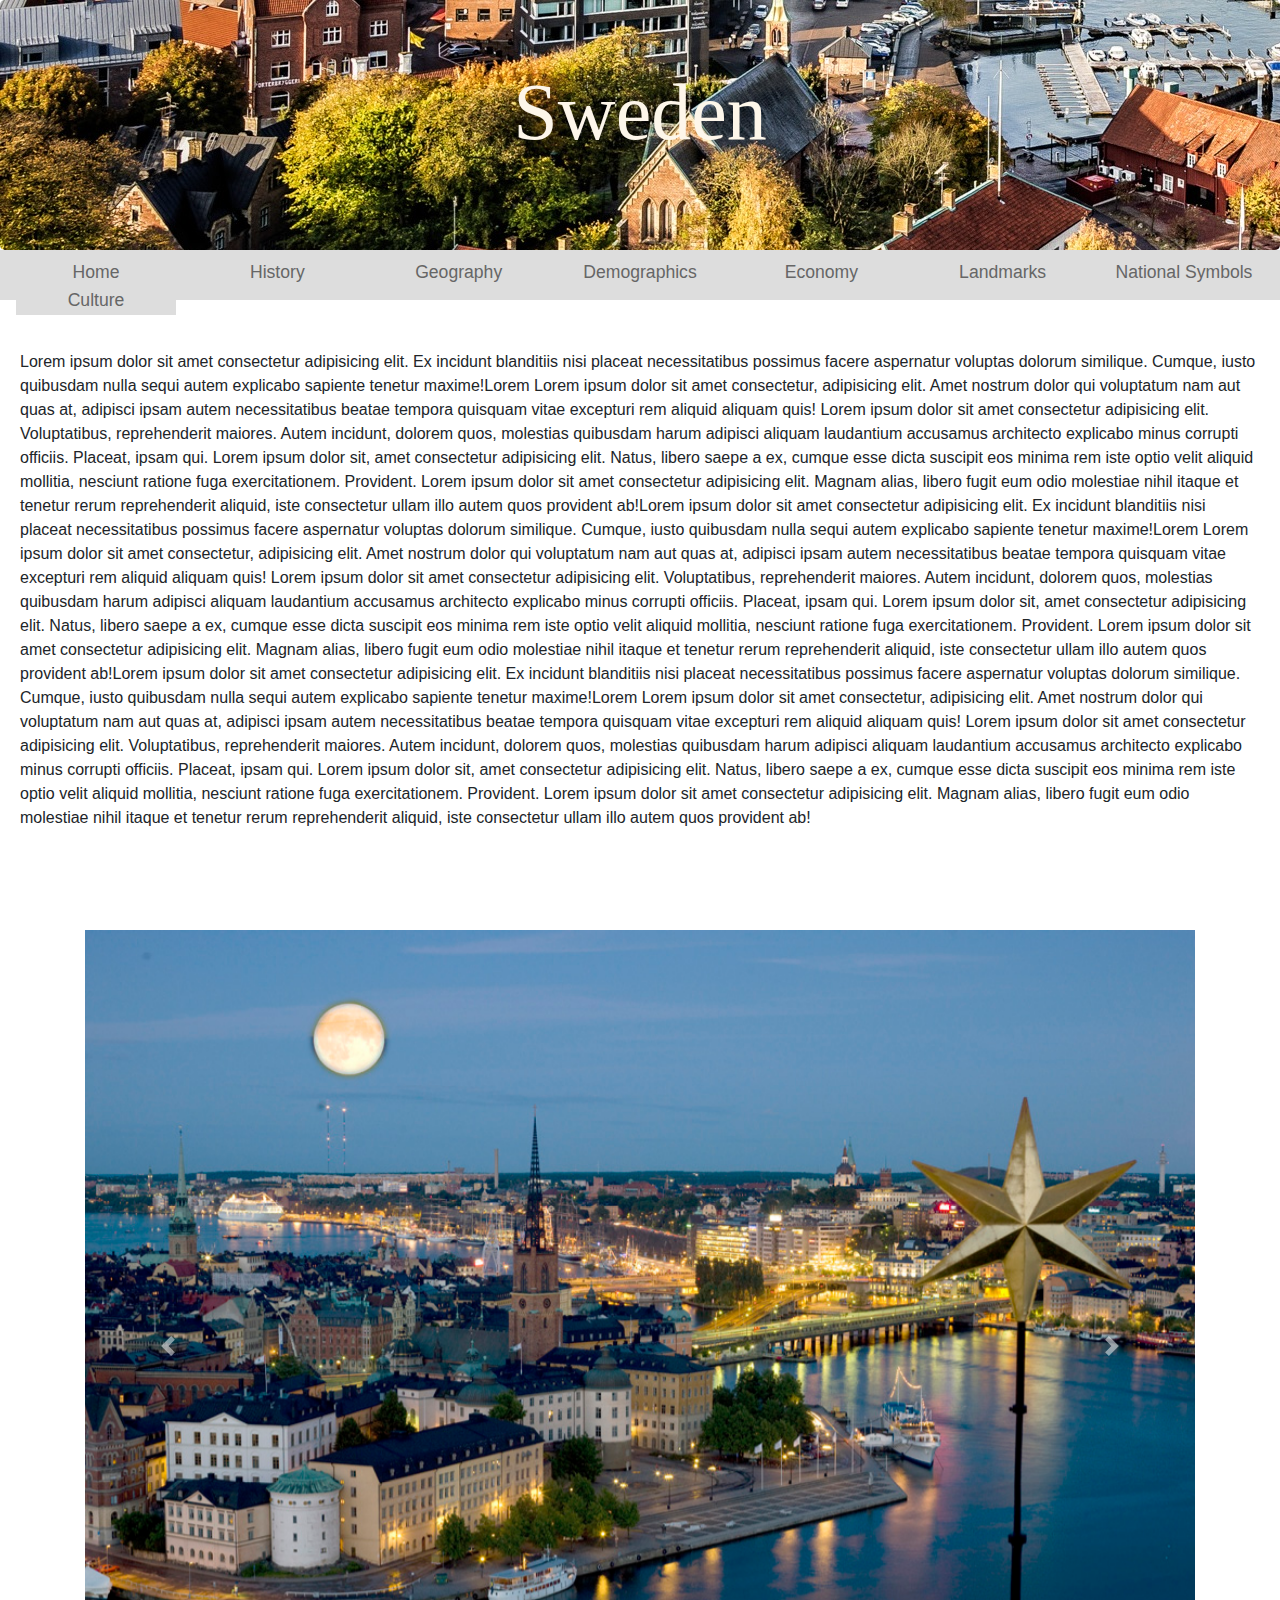
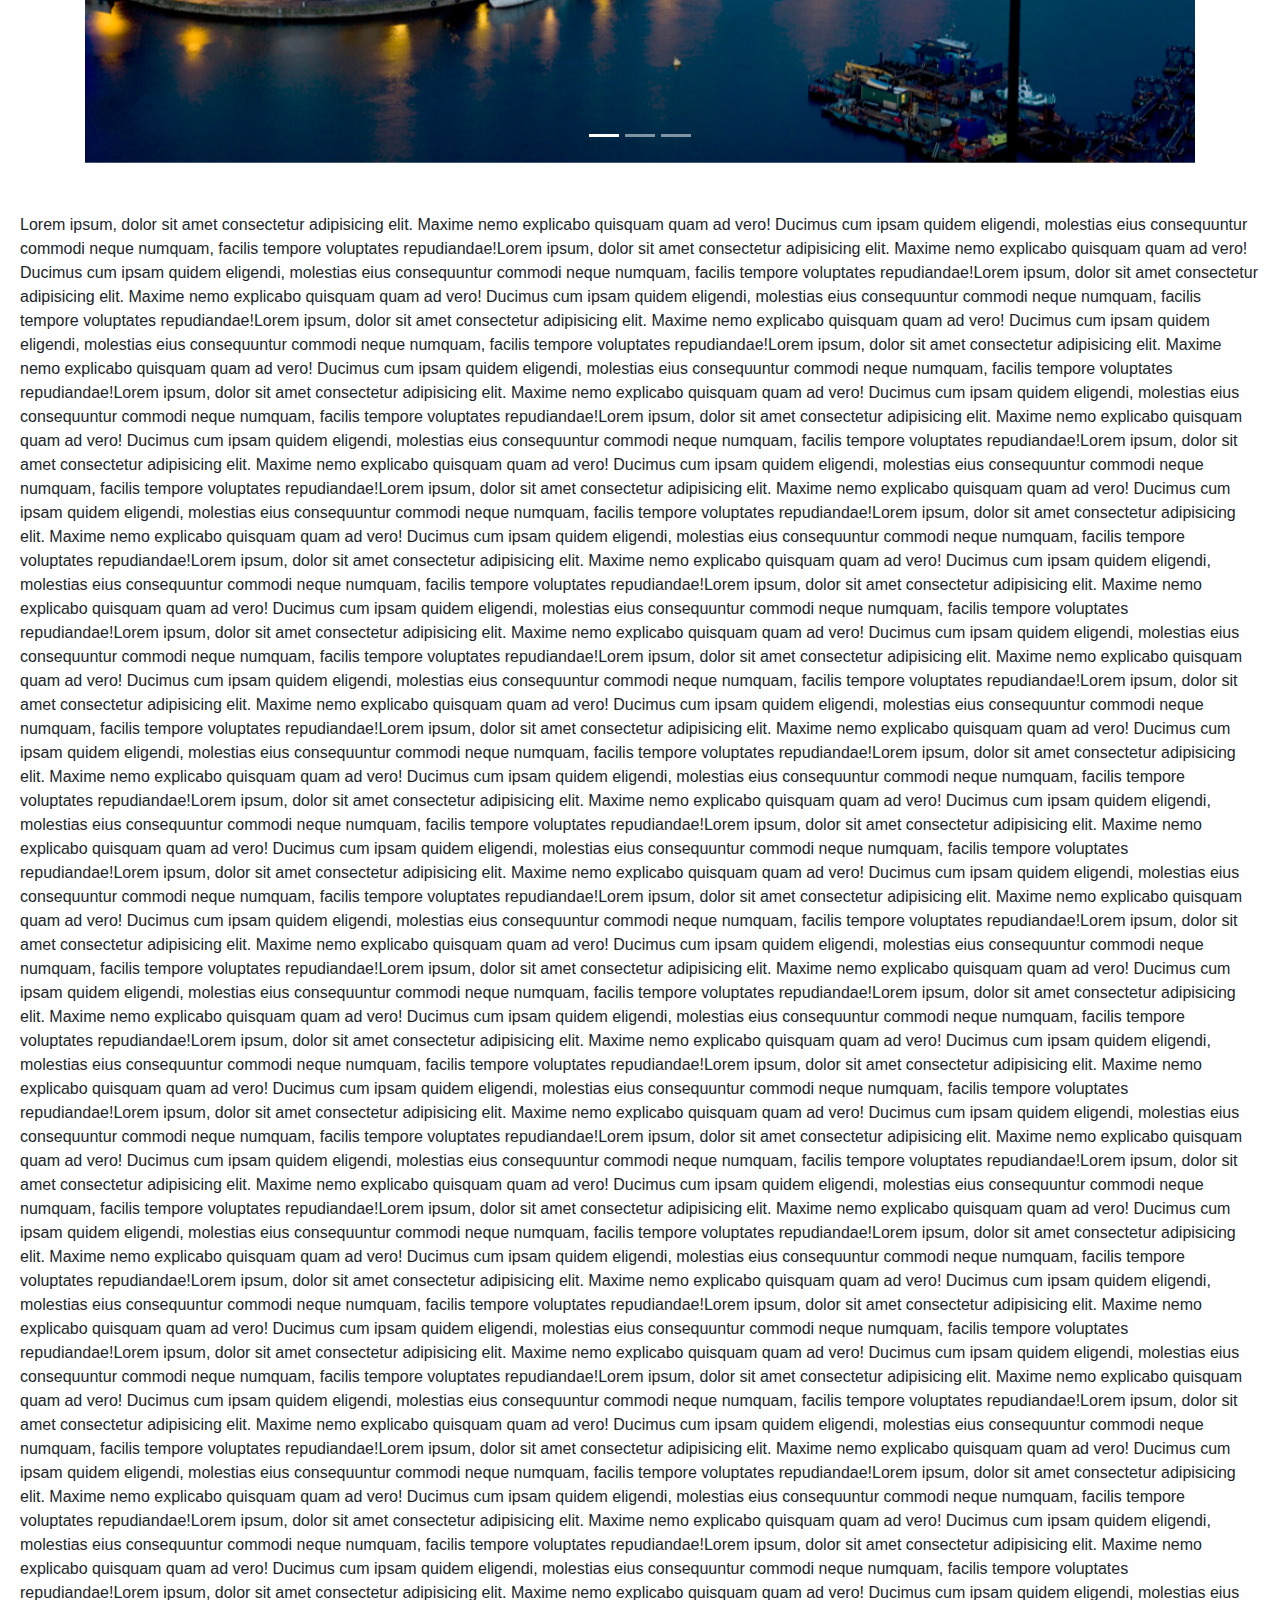
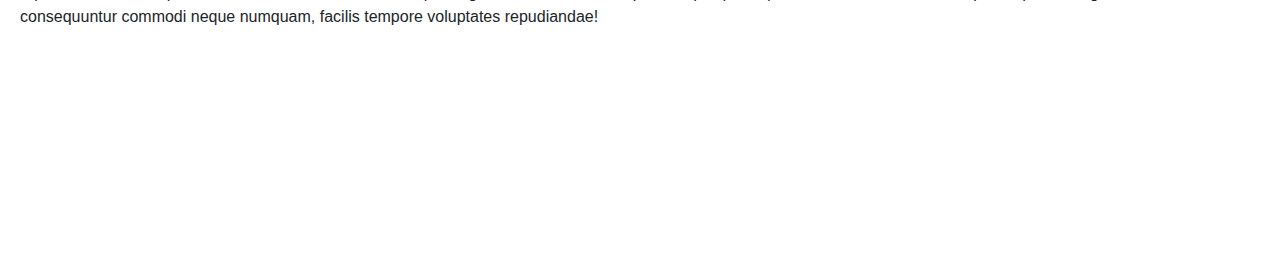
==== FinalProj/index.html @ 7529d602 "Add files via upload" ====
<!DOCTYPE html>
<html>

<head>
    <meta charset="utf-8">
    <title>Sweden - Moore & McCaughan</title>
    <meta name="viewport" content="width=device-width, initial-scale=1">
    <link rel="stylesheet" href="https://maxcdn.bootstrapcdn.com/bootstrap/4.2.1/css/bootstrap.min.css">
    <script src="https://ajax.googleapis.com/ajax/libs/jquery/3.3.1/jquery.min.js"></script>
    <script src="https://cdnjs.cloudflare.com/ajax/libs/popper.js/1.14.6/umd/popper.min.js"></script>
    <script src="https://maxcdn.bootstrapcdn.com/bootstrap/4.2.1/js/bootstrap.min.js"></script>
    <link rel="stylesheet" href="style.css">
</head>

<body>
    <!-- Header -->
    <div class="jumbotron text-center header">
        <h1>Sweden</h1>
    </div>
    <!-- Navbar -->
    <div class="navbar">
        <div class="dropdown">
            <a href="index.html">
                <button class="dropbtn">Home</button></a>
        </div>
        <div class="dropdown">
            <a href="history.html"><button class="dropbtn">History</button></a>
            <div class="dropdownItems">
                <a href="#">History1</a>
                <a href="#">History2</a>
                <a href="#">History3</a>
                <a href="#">History4</a>
            </div>
        </div>
        <div class="dropdown">
            <a href="geography.html"><button class="dropbtn">Geography</button></a>
            <div class="dropdownItems">
                <a href="#">Geography1</a>
                <a href="#">Geography2</a>
                <a href="#">Geography3</a>
                <a href="#">Geography4</a>
            </div>
        </div>
        <div class="dropdown">
            <a href="demographics.html"><button class="dropbtn">Demographics</button></a>
            <div class="dropdownItems">
                <a href="#">Demographics1</a>
                <a href="#">Demographics2</a>
                <a href="#">Demographics3</a>
                <a href="#">Demographics4</a>
            </div>
        </div>
        <div class="dropdown">
            <a href="economy.html"><button class="dropbtn">Economy</button></a>
            <div class="dropdownItems">
                <a href="#">Economy1</a>
                <a href="#">Economy2</a>
                <a href="#">Economy3</a>
                <a href="#">Economy4</a>
            </div>
        </div>
        <div class="dropdown">
            <a href="landmarks.html"><button class="dropbtn">Landmarks</button></a>
            <div class="dropdownItems">
                <a href="#">Landmarks1</a>
                <a href="#">Landmarks2</a>
                <a href="#">Landmarks3</a>
                <a href="#">Landmarks4</a>
            </div>
        </div>
        <div class="dropdown">
            <a href="natsymbols.html"><button class="dropbtn">National Symbols</button></a>
            <div class="dropdownItems">
                <a href="#">National Symbols1</a>
                <a href="#">National Symbols2</a>
                <a href="#">National Symbols3</a>
                <a href="#">National Symbols4</a>
            </div>
        </div>
        <div class="dropdown">
            <a href="culture.html"><button class="dropbtn">Culture</button></a>
            <div class="dropdownItems">
                <a href="#">Culture1</a>
                <a href="#">Culture2</a>
                <a href="#">Culture3</a>
                <a href="#">Culture4</a>
            </div>
        </div>
    </div>

<p>Lorem ipsum dolor sit amet consectetur adipisicing elit. Ex incidunt blanditiis nisi placeat necessitatibus possimus facere aspernatur voluptas dolorum similique. Cumque, iusto quibusdam nulla sequi autem explicabo sapiente tenetur maxime!Lorem Lorem ipsum dolor sit amet consectetur, adipisicing elit. Amet nostrum dolor qui voluptatum nam aut quas at, adipisci ipsam autem necessitatibus beatae tempora quisquam vitae excepturi rem aliquid aliquam quis! Lorem ipsum dolor sit amet consectetur adipisicing elit. Voluptatibus, reprehenderit maiores. Autem incidunt, dolorem quos, molestias quibusdam harum adipisci aliquam laudantium accusamus architecto explicabo minus corrupti officiis. Placeat, ipsam qui. Lorem ipsum dolor sit, amet consectetur adipisicing elit. Natus, libero saepe a ex, cumque esse dicta suscipit eos minima rem iste optio velit aliquid mollitia, nesciunt ratione fuga exercitationem. Provident. Lorem ipsum dolor sit amet consectetur adipisicing elit. Magnam alias, libero fugit eum odio molestiae nihil itaque et tenetur rerum reprehenderit aliquid, iste consectetur ullam illo autem quos provident ab!Lorem ipsum dolor sit amet consectetur adipisicing elit. Ex incidunt blanditiis nisi placeat necessitatibus possimus facere aspernatur voluptas dolorum similique. Cumque, iusto quibusdam nulla sequi autem explicabo sapiente tenetur maxime!Lorem Lorem ipsum dolor sit amet consectetur, adipisicing elit. Amet nostrum dolor qui voluptatum nam aut quas at, adipisci ipsam autem necessitatibus beatae tempora quisquam vitae excepturi rem aliquid aliquam quis! Lorem ipsum dolor sit amet consectetur adipisicing elit. Voluptatibus, reprehenderit maiores. Autem incidunt, dolorem quos, molestias quibusdam harum adipisci aliquam laudantium accusamus architecto explicabo minus corrupti officiis. Placeat, ipsam qui. Lorem ipsum dolor sit, amet consectetur adipisicing elit. Natus, libero saepe a ex, cumque esse dicta suscipit eos minima rem iste optio velit aliquid mollitia, nesciunt ratione fuga exercitationem. Provident. Lorem ipsum dolor sit amet consectetur adipisicing elit. Magnam alias, libero fugit eum odio molestiae nihil itaque et tenetur rerum reprehenderit aliquid, iste consectetur ullam illo autem quos provident ab!Lorem ipsum dolor sit amet consectetur adipisicing elit. Ex incidunt blanditiis nisi placeat necessitatibus possimus facere aspernatur voluptas dolorum similique. Cumque, iusto quibusdam nulla sequi autem explicabo sapiente tenetur maxime!Lorem Lorem ipsum dolor sit amet consectetur, adipisicing elit. Amet nostrum dolor qui voluptatum nam aut quas at, adipisci ipsam autem necessitatibus beatae tempora quisquam vitae excepturi rem aliquid aliquam quis! Lorem ipsum dolor sit amet consectetur adipisicing elit. Voluptatibus, reprehenderit maiores. Autem incidunt, dolorem quos, molestias quibusdam harum adipisci aliquam laudantium accusamus architecto explicabo minus corrupti officiis. Placeat, ipsam qui. Lorem ipsum dolor sit, amet consectetur adipisicing elit. Natus, libero saepe a ex, cumque esse dicta suscipit eos minima rem iste optio velit aliquid mollitia, nesciunt ratione fuga exercitationem. Provident. Lorem ipsum dolor sit amet consectetur adipisicing elit. Magnam alias, libero fugit eum odio molestiae nihil itaque et tenetur rerum reprehenderit aliquid, iste consectetur ullam illo autem quos provident ab!</p>

    <div class="container mt-3">

        <div id="myCarousel" class="carousel slide" data-ride="carousel">

            <!-- Indicators -->
            <ul class="carousel-indicators">
                <li data-target="#myCarousel" data-slide-to="0" class="active"></li>
                <li data-target="#myCarousel" data-slide-to="1"></li>
                <li data-target="#myCarousel" data-slide-to="2"></li>
            </ul>

            <!-- The slideshow -->
            <div class="carousel-inner">
                <div class="carousel-item active">
                    <img src="Images/Sweden1.jpg" alt="Los Angeles" width="1100" height="500">
                </div>
                <div class="carousel-item">
                    <img src="Images/Sweden2.jpg" alt="Chicago" width="1100" height="500">
                </div>
                <div class="carousel-item">
                    <img src="Images/stockholm-night-view-Sweden.jpg" alt="New York" width="1100" height="500">
                </div>
            </div>

            <!-- Left and right controls -->
            <a class="carousel-control-prev" href="#myCarousel" data-slide="prev">
                <span class="carousel-control-prev-icon"></span>
            </a>
            <a class="carousel-control-next" href="#myCarousel" data-slide="next">
                <span class="carousel-control-next-icon"></span>
            </a>
        </div>

    </div>
    <p>Lorem ipsum, dolor sit amet consectetur adipisicing elit. Maxime nemo explicabo quisquam quam ad
        vero! Ducimus
        cum ipsam quidem eligendi, molestias eius consequuntur commodi neque numquam, facilis tempore
        voluptates
        repudiandae!Lorem ipsum, dolor sit amet consectetur adipisicing elit. Maxime nemo explicabo
        quisquam quam ad
        vero! Ducimus cum ipsam quidem eligendi, molestias eius consequuntur commodi neque numquam,
        facilis tempore
        voluptates repudiandae!Lorem ipsum, dolor sit amet consectetur adipisicing elit. Maxime nemo
        explicabo quisquam
        quam ad vero! Ducimus cum ipsam quidem eligendi, molestias eius consequuntur commodi neque
        numquam, facilis
        tempore voluptates repudiandae!Lorem ipsum, dolor sit amet consectetur adipisicing elit. Maxime
        nemo explicabo
        quisquam quam ad vero! Ducimus cum ipsam quidem eligendi, molestias eius consequuntur commodi
        neque numquam,
        facilis tempore voluptates repudiandae!Lorem ipsum, dolor sit amet consectetur adipisicing
        elit. Maxime nemo
        explicabo quisquam quam ad vero! Ducimus cum ipsam quidem eligendi, molestias eius consequuntur
        commodi neque
        numquam, facilis tempore voluptates repudiandae!Lorem ipsum, dolor sit amet consectetur
        adipisicing elit.
        Maxime nemo explicabo quisquam quam ad vero! Ducimus cum ipsam quidem eligendi, molestias eius
        consequuntur
        commodi neque numquam, facilis tempore voluptates repudiandae!Lorem ipsum, dolor sit amet
        consectetur
        adipisicing elit. Maxime nemo explicabo quisquam quam ad vero! Ducimus cum ipsam quidem
        eligendi, molestias
        eius consequuntur commodi neque numquam, facilis tempore voluptates repudiandae!Lorem ipsum,
        dolor sit amet
        consectetur adipisicing elit. Maxime nemo explicabo quisquam quam ad vero! Ducimus cum ipsam
        quidem eligendi,
        molestias eius consequuntur commodi neque numquam, facilis tempore voluptates repudiandae!Lorem
        ipsum, dolor
        sit amet consectetur adipisicing elit. Maxime nemo explicabo quisquam quam ad vero! Ducimus cum
        ipsam quidem
        eligendi, molestias eius consequuntur commodi neque numquam, facilis tempore voluptates
        repudiandae!Lorem
        ipsum, dolor sit amet consectetur adipisicing elit. Maxime nemo explicabo quisquam quam ad
        vero! Ducimus cum
        ipsam quidem eligendi, molestias eius consequuntur commodi neque numquam, facilis tempore
        voluptates
        repudiandae!Lorem ipsum, dolor sit amet consectetur adipisicing elit. Maxime nemo explicabo
        quisquam quam ad
        vero! Ducimus cum ipsam quidem eligendi, molestias eius consequuntur commodi neque numquam,
        facilis tempore
        voluptates repudiandae!Lorem ipsum, dolor sit amet consectetur adipisicing elit. Maxime nemo
        explicabo quisquam
        quam ad vero! Ducimus cum ipsam quidem eligendi, molestias eius consequuntur commodi neque
        numquam, facilis
        tempore voluptates repudiandae!Lorem ipsum, dolor sit amet consectetur adipisicing elit. Maxime
        nemo explicabo
        quisquam quam ad vero! Ducimus cum ipsam quidem eligendi, molestias eius consequuntur commodi
        neque numquam,
        facilis tempore voluptates repudiandae!Lorem ipsum, dolor sit amet consectetur adipisicing
        elit. Maxime nemo
        explicabo quisquam quam ad vero! Ducimus cum ipsam quidem eligendi, molestias eius consequuntur
        commodi neque
        numquam, facilis tempore voluptates repudiandae!Lorem ipsum, dolor sit amet consectetur
        adipisicing elit.
        Maxime nemo explicabo quisquam quam ad vero! Ducimus cum ipsam quidem eligendi, molestias eius
        consequuntur
        commodi neque numquam, facilis tempore voluptates repudiandae!Lorem ipsum, dolor sit amet
        consectetur
        adipisicing elit. Maxime nemo explicabo quisquam quam ad vero! Ducimus cum ipsam quidem
        eligendi, molestias
        eius consequuntur commodi neque numquam, facilis tempore voluptates repudiandae!Lorem ipsum,
        dolor sit amet
        consectetur adipisicing elit. Maxime nemo explicabo quisquam quam ad vero! Ducimus cum ipsam
        quidem eligendi,
        molestias eius consequuntur commodi neque numquam, facilis tempore voluptates repudiandae!Lorem
        ipsum, dolor
        sit amet consectetur adipisicing elit. Maxime nemo explicabo quisquam quam ad vero! Ducimus cum
        ipsam quidem
        eligendi, molestias eius consequuntur commodi neque numquam, facilis tempore voluptates
        repudiandae!Lorem
        ipsum, dolor sit amet consectetur adipisicing elit. Maxime nemo explicabo quisquam quam ad
        vero! Ducimus cum
        ipsam quidem eligendi, molestias eius consequuntur commodi neque numquam, facilis tempore
        voluptates
        repudiandae!Lorem ipsum, dolor sit amet consectetur adipisicing elit. Maxime nemo explicabo
        quisquam quam ad
        vero! Ducimus cum ipsam quidem eligendi, molestias eius consequuntur commodi neque numquam,
        facilis tempore
        voluptates repudiandae!Lorem ipsum, dolor sit amet consectetur adipisicing elit. Maxime nemo
        explicabo quisquam
        quam ad vero! Ducimus cum ipsam quidem eligendi, molestias eius consequuntur commodi neque
        numquam, facilis
        tempore voluptates repudiandae!Lorem ipsum, dolor sit amet consectetur adipisicing elit. Maxime
        nemo explicabo
        quisquam quam ad vero! Ducimus cum ipsam quidem eligendi, molestias eius consequuntur commodi
        neque numquam,
        facilis tempore voluptates repudiandae!Lorem ipsum, dolor sit amet consectetur adipisicing
        elit. Maxime nemo
        explicabo quisquam quam ad vero! Ducimus cum ipsam quidem eligendi, molestias eius consequuntur
        commodi neque
        numquam, facilis tempore voluptates repudiandae!Lorem ipsum, dolor sit amet consectetur
        adipisicing elit.
        Maxime nemo explicabo quisquam quam ad vero! Ducimus cum ipsam quidem eligendi, molestias eius
        consequuntur
        commodi neque numquam, facilis tempore voluptates repudiandae!Lorem ipsum, dolor sit amet
        consectetur
        adipisicing elit. Maxime nemo explicabo quisquam quam ad vero! Ducimus cum ipsam quidem
        eligendi, molestias
        eius consequuntur commodi neque numquam, facilis tempore voluptates repudiandae!Lorem ipsum,
        dolor sit amet
        consectetur adipisicing elit. Maxime nemo explicabo quisquam quam ad vero! Ducimus cum ipsam
        quidem eligendi,
        molestias eius consequuntur commodi neque numquam, facilis tempore voluptates repudiandae!Lorem
        ipsum, dolor
        sit amet consectetur adipisicing elit. Maxime nemo explicabo quisquam quam ad vero! Ducimus cum
        ipsam quidem
        eligendi, molestias eius consequuntur commodi neque numquam, facilis tempore voluptates
        repudiandae!Lorem
        ipsum, dolor sit amet consectetur adipisicing elit. Maxime nemo explicabo quisquam quam ad
        vero! Ducimus cum
        ipsam quidem eligendi, molestias eius consequuntur commodi neque numquam, facilis tempore
        voluptates
        repudiandae!Lorem ipsum, dolor sit amet consectetur adipisicing elit. Maxime nemo explicabo
        quisquam quam ad
        vero! Ducimus cum ipsam quidem eligendi, molestias eius consequuntur commodi neque numquam,
        facilis tempore
        voluptates repudiandae!Lorem ipsum, dolor sit amet consectetur adipisicing elit. Maxime nemo
        explicabo quisquam
        quam ad vero! Ducimus cum ipsam quidem eligendi, molestias eius consequuntur commodi neque
        numquam, facilis
        tempore voluptates repudiandae!Lorem ipsum, dolor sit amet consectetur adipisicing elit. Maxime
        nemo explicabo
        quisquam quam ad vero! Ducimus cum ipsam quidem eligendi, molestias eius consequuntur commodi
        neque numquam,
        facilis tempore voluptates repudiandae!Lorem ipsum, dolor sit amet consectetur adipisicing
        elit. Maxime nemo
        explicabo quisquam quam ad vero! Ducimus cum ipsam quidem eligendi, molestias eius consequuntur
        commodi neque
        numquam, facilis tempore voluptates repudiandae!Lorem ipsum, dolor sit amet consectetur
        adipisicing elit.
        Maxime nemo explicabo quisquam quam ad vero! Ducimus cum ipsam quidem eligendi, molestias eius
        consequuntur
        commodi neque numquam, facilis tempore voluptates repudiandae!Lorem ipsum, dolor sit amet
        consectetur
        adipisicing elit. Maxime nemo explicabo quisquam quam ad vero! Ducimus cum ipsam quidem
        eligendi, molestias
        eius consequuntur commodi neque numquam, facilis tempore voluptates repudiandae!Lorem ipsum,
        dolor sit amet
        consectetur adipisicing elit. Maxime nemo explicabo quisquam quam ad vero! Ducimus cum ipsam
        quidem eligendi,
        molestias eius consequuntur commodi neque numquam, facilis tempore voluptates repudiandae!Lorem
        ipsum, dolor
        sit amet consectetur adipisicing elit. Maxime nemo explicabo quisquam quam ad vero! Ducimus cum
        ipsam quidem
        eligendi, molestias eius consequuntur commodi neque numquam, facilis tempore voluptates
        repudiandae!Lorem
        ipsum, dolor sit amet consectetur adipisicing elit. Maxime nemo explicabo quisquam quam ad
        vero! Ducimus cum
        ipsam quidem eligendi, molestias eius consequuntur commodi neque numquam, facilis tempore
        voluptates
        repudiandae!Lorem ipsum, dolor sit amet consectetur adipisicing elit. Maxime nemo explicabo
        quisquam quam ad
        vero! Ducimus cum ipsam quidem eligendi, molestias eius consequuntur commodi neque numquam,
        facilis tempore
        voluptates repudiandae!Lorem ipsum, dolor sit amet consectetur adipisicing elit. Maxime nemo
        explicabo quisquam
        quam ad vero! Ducimus cum ipsam quidem eligendi, molestias eius consequuntur commodi neque
        numquam, facilis
        tempore voluptates repudiandae!Lorem ipsum, dolor sit amet consectetur adipisicing elit. Maxime
        nemo explicabo
        quisquam quam ad vero! Ducimus cum ipsam quidem eligendi, molestias eius consequuntur commodi
        neque numquam,
        facilis tempore voluptates repudiandae!Lorem ipsum, dolor sit amet consectetur adipisicing
        elit. Maxime nemo
        explicabo quisquam quam ad vero! Ducimus cum ipsam quidem eligendi, molestias eius consequuntur
        commodi neque
        numquam, facilis tempore voluptates repudiandae!</p>
</body>

</html>
---- FinalProj/style.css ----
/* Global */
body,
html {
    margin: 0;
    padding-bottom: 100px;
}

/* Header */
.header {
    width: 100%;
    height: 250px;
    background-image: url("Images/Sweden-headercrop2.jpg");
}

.jumbotron {
    margin: 0;
}

h1 {
    margin: 0;
    color: #fdf6ea;
    font-size: 5em;
    font-family: Cambria, Cochin, Georgia, Times, 'Times New Roman', serif;
}

/* Navbar */
.dropbtn {
    background-color: #ddd;
    color: #666;
    font-size: 1.1em;
    border: none;
    cursor: pointer;
    width: 160px;
}

.dropdown {
    position: relative;
    float: left;
}

.dropdownItems {
    display: none;
    position: absolute;
    background-color: #ddd;
    min-width: 160px;
    padding-top: 12px;
}

.dropdownItems a {
    color: #666;
    padding: 12px 16px;
    text-decoration: none;
    display: block;
}

.dropdownItems a:hover {
    background-color: #57bbfd;
    color: #e7e7e7;
}

.dropdown:hover .dropdownItems {
    display: block;
}

.dropdown:hover .dropbtn {
    background-color: #ddd;
}

.navbar {
    background-color: #ddd;
    width: 100%;
    height: 50px;
    position: sticky;
    top: 0;
    margin-top: 0px;
}

/* Carousel */
.carousel-inner img {
    width: 100%;
    height: auto;
}

.carousel {
    margin-top: 100px;
}

/* Content */
p {
    margin: 50px 20px 50px 20px;
}
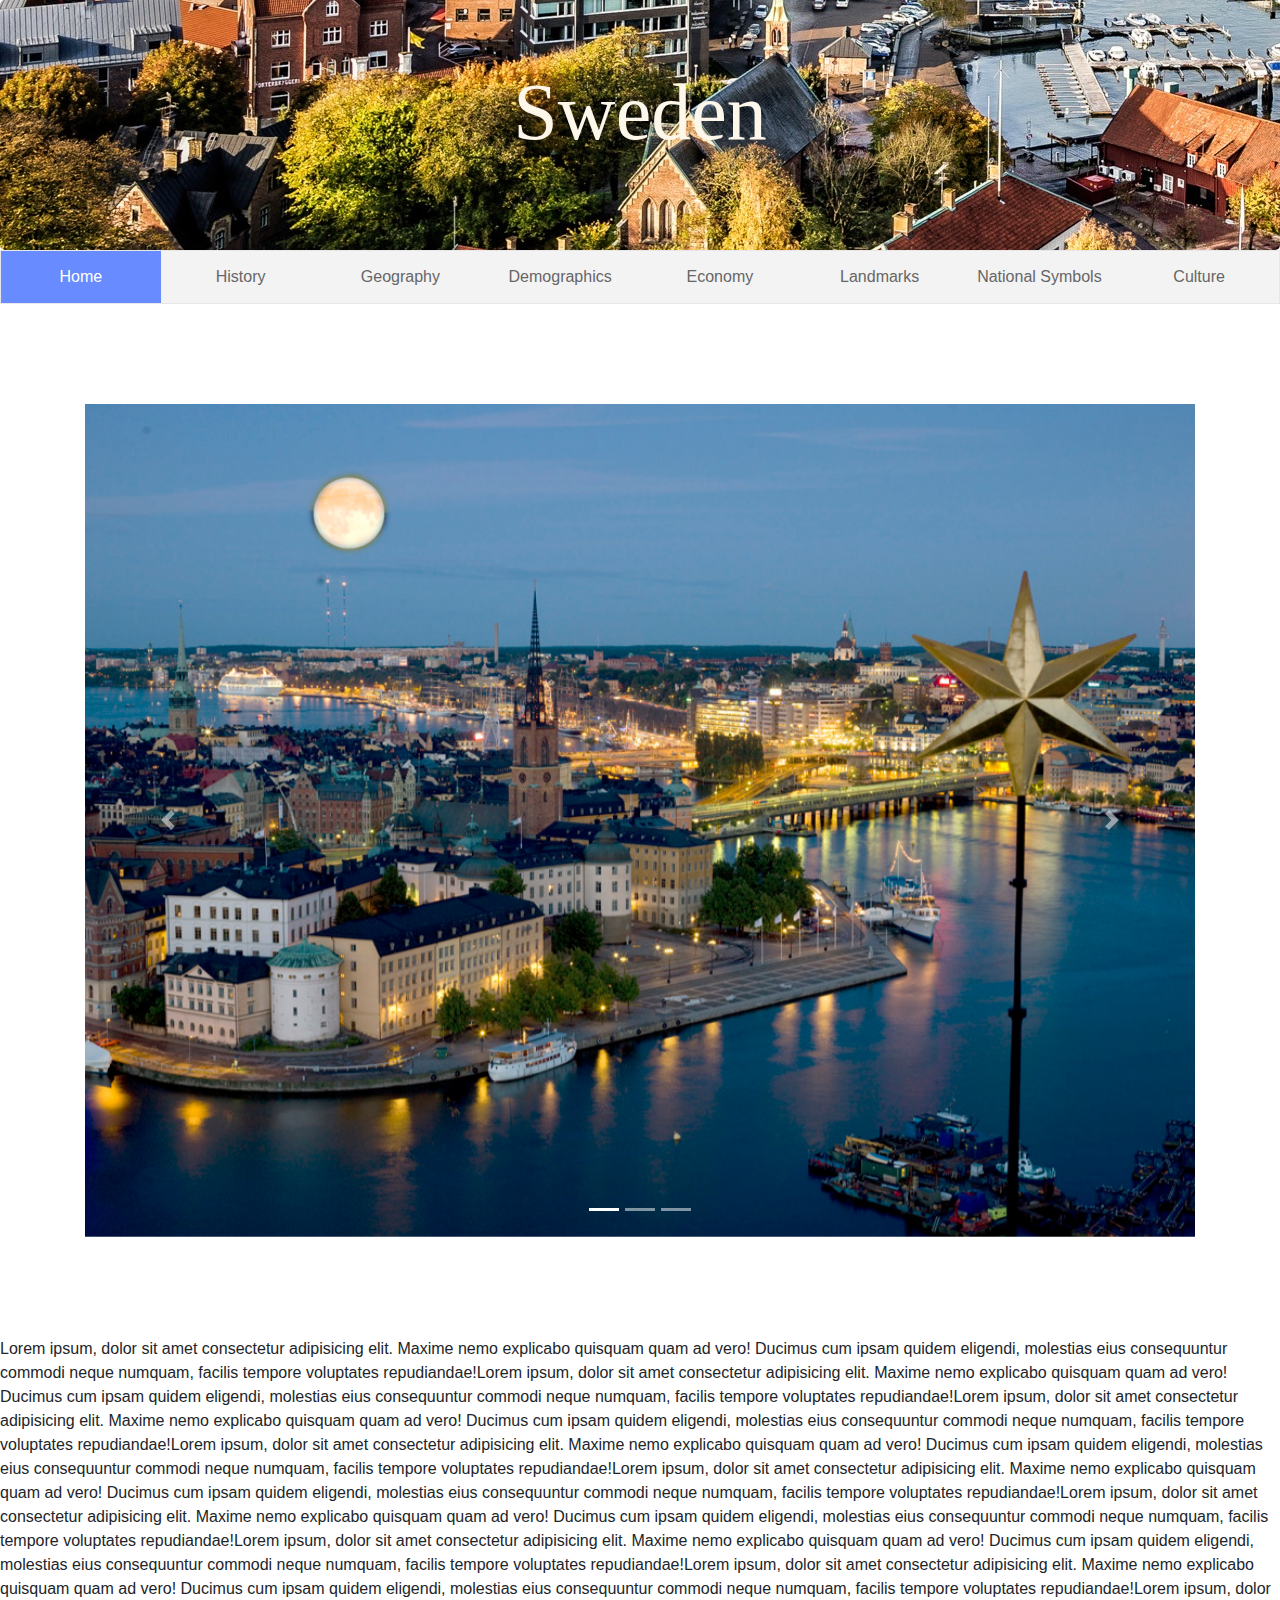
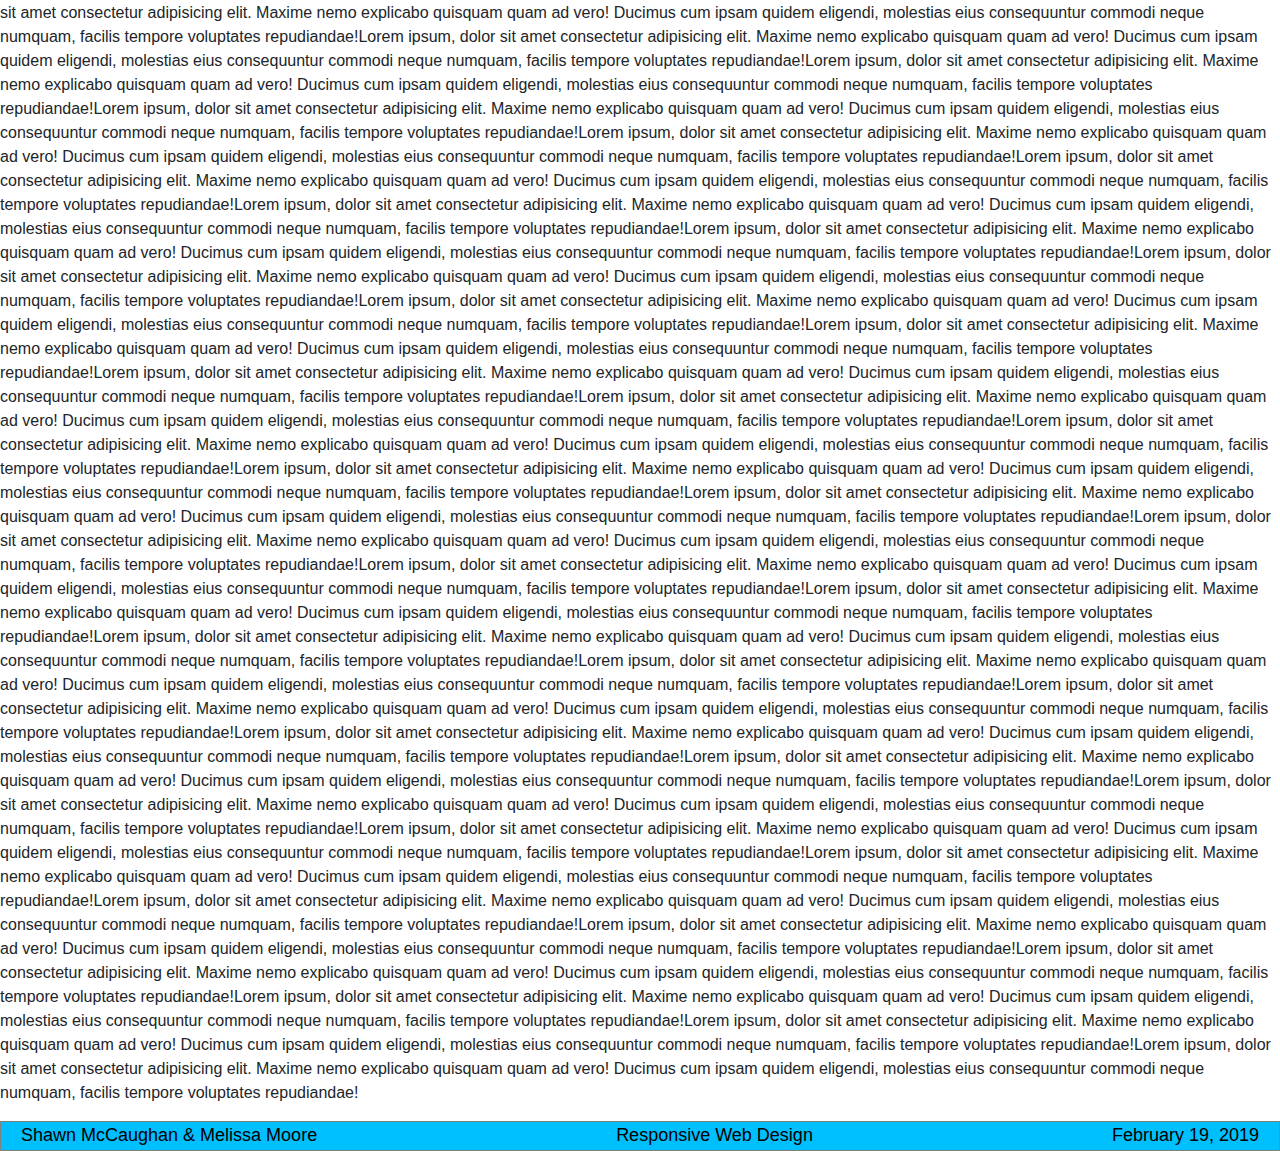
==== commit 0dd309a0: "Added footer" ====
--- a/FinalProj/index.html
+++ b/FinalProj/index.html
@@ -2,301 +2,74 @@
 <html>
 
 <head>
-    <meta charset="utf-8">
-    <title>Sweden - Moore & McCaughan</title>
-    <meta name="viewport" content="width=device-width, initial-scale=1">
-    <link rel="stylesheet" href="https://maxcdn.bootstrapcdn.com/bootstrap/4.2.1/css/bootstrap.min.css">
-    <script src="https://ajax.googleapis.com/ajax/libs/jquery/3.3.1/jquery.min.js"></script>
-    <script src="https://cdnjs.cloudflare.com/ajax/libs/popper.js/1.14.6/umd/popper.min.js"></script>
-    <script src="https://maxcdn.bootstrapcdn.com/bootstrap/4.2.1/js/bootstrap.min.js"></script>
-    <link rel="stylesheet" href="style.css">
+	<meta charset="utf-8">
+	<title>Sweden - Moore &amp; McCaughan</title>
+	<meta name="viewport" content="width=device-width, initial-scale=1">
+	<link rel="stylesheet" href="https://maxcdn.bootstrapcdn.com/bootstrap/4.2.1/css/bootstrap.min.css">
+	<script src="https://ajax.googleapis.com/ajax/libs/jquery/3.3.1/jquery.min.js"></script>
+	<script src="https://cdnjs.cloudflare.com/ajax/libs/popper.js/1.14.6/umd/popper.min.js"></script>
+	<script src="https://maxcdn.bootstrapcdn.com/bootstrap/4.2.1/js/bootstrap.min.js"></script>
+	<link rel="stylesheet" href="style.css">
 </head>
 
 <body>
-    <!-- Header -->
-    <div class="jumbotron text-center header">
-        <h1>Sweden</h1>
-    </div>
-    <!-- Navbar -->
-    <div class="navbar">
-        <div class="dropdown">
-            <a href="index.html">
-                <button class="dropbtn">Home</button></a>
-        </div>
-        <div class="dropdown">
-            <a href="history.html"><button class="dropbtn">History</button></a>
-            <div class="dropdownItems">
-                <a href="#">History1</a>
-                <a href="#">History2</a>
-                <a href="#">History3</a>
-                <a href="#">History4</a>
-            </div>
-        </div>
-        <div class="dropdown">
-            <a href="geography.html"><button class="dropbtn">Geography</button></a>
-            <div class="dropdownItems">
-                <a href="#">Geography1</a>
-                <a href="#">Geography2</a>
-                <a href="#">Geography3</a>
-                <a href="#">Geography4</a>
-            </div>
-        </div>
-        <div class="dropdown">
-            <a href="demographics.html"><button class="dropbtn">Demographics</button></a>
-            <div class="dropdownItems">
-                <a href="#">Demographics1</a>
-                <a href="#">Demographics2</a>
-                <a href="#">Demographics3</a>
-                <a href="#">Demographics4</a>
-            </div>
-        </div>
-        <div class="dropdown">
-            <a href="economy.html"><button class="dropbtn">Economy</button></a>
-            <div class="dropdownItems">
-                <a href="#">Economy1</a>
-                <a href="#">Economy2</a>
-                <a href="#">Economy3</a>
-                <a href="#">Economy4</a>
-            </div>
-        </div>
-        <div class="dropdown">
-            <a href="landmarks.html"><button class="dropbtn">Landmarks</button></a>
-            <div class="dropdownItems">
-                <a href="#">Landmarks1</a>
-                <a href="#">Landmarks2</a>
-                <a href="#">Landmarks3</a>
-                <a href="#">Landmarks4</a>
-            </div>
-        </div>
-        <div class="dropdown">
-            <a href="natsymbols.html"><button class="dropbtn">National Symbols</button></a>
-            <div class="dropdownItems">
-                <a href="#">National Symbols1</a>
-                <a href="#">National Symbols2</a>
-                <a href="#">National Symbols3</a>
-                <a href="#">National Symbols4</a>
-            </div>
-        </div>
-        <div class="dropdown">
-            <a href="culture.html"><button class="dropbtn">Culture</button></a>
-            <div class="dropdownItems">
-                <a href="#">Culture1</a>
-                <a href="#">Culture2</a>
-                <a href="#">Culture3</a>
-                <a href="#">Culture4</a>
-            </div>
-        </div>
-    </div>
+	<div class="jumbotron text-center header">
+		<h1>Sweden</h1>
+	</div>
+	<ul class="ul">
+		<div id="navbar">
+			<li class="li"><a href="#home" class="active">Home</a></li>
+			<li class="li"><a href="#history">History</a></li>
+			<li class="li"><a href="#geography">Geography</a></li>
+			<li class="li"><a href="#demographics">Demographics</a></li>
+			<li class="li"><a href="#economy">Economy</a></li>
+			<li class="li"><a href="#landmarks">Landmarks</a></li>
+			<li class="li"><a href="#natsymbols">National Symbols</a></li>
+			<li class="li"><a href="#culture">Culture</a></li>
+		</div>
+	</ul>
 
-<p>Lorem ipsum dolor sit amet consectetur adipisicing elit. Ex incidunt blanditiis nisi placeat necessitatibus possimus facere aspernatur voluptas dolorum similique. Cumque, iusto quibusdam nulla sequi autem explicabo sapiente tenetur maxime!Lorem Lorem ipsum dolor sit amet consectetur, adipisicing elit. Amet nostrum dolor qui voluptatum nam aut quas at, adipisci ipsam autem necessitatibus beatae tempora quisquam vitae excepturi rem aliquid aliquam quis! Lorem ipsum dolor sit amet consectetur adipisicing elit. Voluptatibus, reprehenderit maiores. Autem incidunt, dolorem quos, molestias quibusdam harum adipisci aliquam laudantium accusamus architecto explicabo minus corrupti officiis. Placeat, ipsam qui. Lorem ipsum dolor sit, amet consectetur adipisicing elit. Natus, libero saepe a ex, cumque esse dicta suscipit eos minima rem iste optio velit aliquid mollitia, nesciunt ratione fuga exercitationem. Provident. Lorem ipsum dolor sit amet consectetur adipisicing elit. Magnam alias, libero fugit eum odio molestiae nihil itaque et tenetur rerum reprehenderit aliquid, iste consectetur ullam illo autem quos provident ab!Lorem ipsum dolor sit amet consectetur adipisicing elit. Ex incidunt blanditiis nisi placeat necessitatibus possimus facere aspernatur voluptas dolorum similique. Cumque, iusto quibusdam nulla sequi autem explicabo sapiente tenetur maxime!Lorem Lorem ipsum dolor sit amet consectetur, adipisicing elit. Amet nostrum dolor qui voluptatum nam aut quas at, adipisci ipsam autem necessitatibus beatae tempora quisquam vitae excepturi rem aliquid aliquam quis! Lorem ipsum dolor sit amet consectetur adipisicing elit. Voluptatibus, reprehenderit maiores. Autem incidunt, dolorem quos, molestias quibusdam harum adipisci aliquam laudantium accusamus architecto explicabo minus corrupti officiis. Placeat, ipsam qui. Lorem ipsum dolor sit, amet consectetur adipisicing elit. Natus, libero saepe a ex, cumque esse dicta suscipit eos minima rem iste optio velit aliquid mollitia, nesciunt ratione fuga exercitationem. Provident. Lorem ipsum dolor sit amet consectetur adipisicing elit. Magnam alias, libero fugit eum odio molestiae nihil itaque et tenetur rerum reprehenderit aliquid, iste consectetur ullam illo autem quos provident ab!Lorem ipsum dolor sit amet consectetur adipisicing elit. Ex incidunt blanditiis nisi placeat necessitatibus possimus facere aspernatur voluptas dolorum similique. Cumque, iusto quibusdam nulla sequi autem explicabo sapiente tenetur maxime!Lorem Lorem ipsum dolor sit amet consectetur, adipisicing elit. Amet nostrum dolor qui voluptatum nam aut quas at, adipisci ipsam autem necessitatibus beatae tempora quisquam vitae excepturi rem aliquid aliquam quis! Lorem ipsum dolor sit amet consectetur adipisicing elit. Voluptatibus, reprehenderit maiores. Autem incidunt, dolorem quos, molestias quibusdam harum adipisci aliquam laudantium accusamus architecto explicabo minus corrupti officiis. Placeat, ipsam qui. Lorem ipsum dolor sit, amet consectetur adipisicing elit. Natus, libero saepe a ex, cumque esse dicta suscipit eos minima rem iste optio velit aliquid mollitia, nesciunt ratione fuga exercitationem. Provident. Lorem ipsum dolor sit amet consectetur adipisicing elit. Magnam alias, libero fugit eum odio molestiae nihil itaque et tenetur rerum reprehenderit aliquid, iste consectetur ullam illo autem quos provident ab!</p>
+	<div class="container mt-3">
 
-    <div class="container mt-3">
+		<div id="myCarousel" class="carousel slide" data-ride="carousel">
 
-        <div id="myCarousel" class="carousel slide" data-ride="carousel">
+			<!-- Indicators -->
+			<ul class="carousel-indicators">
+				<li data-target="#myCarousel" data-slide-to="0" class="active"></li>
+				<li data-target="#myCarousel" data-slide-to="1"></li>
+				<li data-target="#myCarousel" data-slide-to="2"></li>
+			</ul>
 
-            <!-- Indicators -->
-            <ul class="carousel-indicators">
-                <li data-target="#myCarousel" data-slide-to="0" class="active"></li>
-                <li data-target="#myCarousel" data-slide-to="1"></li>
-                <li data-target="#myCarousel" data-slide-to="2"></li>
-            </ul>
+			<!-- The slideshow -->
+			<div class="carousel-inner">
+				<div class="carousel-item active">
+					<img src="Images/Sweden1.jpg" alt="Los Angeles" width="1100" height="500">
+				</div>
+				<div class="carousel-item">
+					<img src="Images/Sweden2.jpg" alt="Chicago" width="1100" height="500">
+				</div>
+				<div class="carousel-item">
+					<img src="Images/stockholm-night-view-Sweden.jpg" alt="New York" width="1100" height="500">
+				</div>
+			</div>
 
-            <!-- The slideshow -->
-            <div class="carousel-inner">
-                <div class="carousel-item active">
-                    <img src="Images/Sweden1.jpg" alt="Los Angeles" width="1100" height="500">
-                </div>
-                <div class="carousel-item">
-                    <img src="Images/Sweden2.jpg" alt="Chicago" width="1100" height="500">
-                </div>
-                <div class="carousel-item">
-                    <img src="Images/stockholm-night-view-Sweden.jpg" alt="New York" width="1100" height="500">
-                </div>
-            </div>
+			<!-- Left and right controls -->
+			<a class="carousel-control-prev" href="#myCarousel" data-slide="prev">
+				<span class="carousel-control-prev-icon"></span>
+			</a>
+			<a class="carousel-control-next" href="#myCarousel" data-slide="next">
+				<span class="carousel-control-next-icon"></span>
+			</a>
+		</div>
 
-            <!-- Left and right controls -->
-            <a class="carousel-control-prev" href="#myCarousel" data-slide="prev">
-                <span class="carousel-control-prev-icon"></span>
-            </a>
-            <a class="carousel-control-next" href="#myCarousel" data-slide="next">
-                <span class="carousel-control-next-icon"></span>
-            </a>
-        </div>
+	</div>
+	<p>Lorem ipsum, dolor sit amet consectetur adipisicing elit. Maxime nemo explicabo quisquam quam ad vero! Ducimus cum ipsam quidem eligendi, molestias eius consequuntur commodi neque numquam, facilis tempore voluptates repudiandae!Lorem ipsum, dolor sit amet consectetur adipisicing elit. Maxime nemo explicabo quisquam quam ad vero! Ducimus cum ipsam quidem eligendi, molestias eius consequuntur commodi neque numquam, facilis tempore voluptates repudiandae!Lorem ipsum, dolor sit amet consectetur adipisicing elit. Maxime nemo explicabo quisquam quam ad vero! Ducimus cum ipsam quidem eligendi, molestias eius consequuntur commodi neque numquam, facilis tempore voluptates repudiandae!Lorem ipsum, dolor sit amet consectetur adipisicing elit. Maxime nemo explicabo quisquam quam ad vero! Ducimus cum ipsam quidem eligendi, molestias eius consequuntur commodi neque numquam, facilis tempore voluptates repudiandae!Lorem ipsum, dolor sit amet consectetur adipisicing elit. Maxime nemo explicabo quisquam quam ad vero! Ducimus cum ipsam quidem eligendi, molestias eius consequuntur commodi neque numquam, facilis tempore voluptates repudiandae!Lorem ipsum, dolor sit amet consectetur adipisicing elit. Maxime nemo explicabo quisquam quam ad vero! Ducimus cum ipsam quidem eligendi, molestias eius consequuntur commodi neque numquam, facilis tempore voluptates repudiandae!Lorem ipsum, dolor sit amet consectetur adipisicing elit. Maxime nemo explicabo quisquam quam ad vero! Ducimus cum ipsam quidem eligendi, molestias eius consequuntur commodi neque numquam, facilis tempore voluptates repudiandae!Lorem ipsum, dolor sit amet consectetur adipisicing elit. Maxime nemo explicabo quisquam quam ad vero! Ducimus cum ipsam quidem eligendi, molestias eius consequuntur commodi neque numquam, facilis tempore voluptates repudiandae!Lorem ipsum, dolor sit amet consectetur adipisicing elit. Maxime nemo explicabo quisquam quam ad vero! Ducimus cum ipsam quidem eligendi, molestias eius consequuntur commodi neque numquam, facilis tempore voluptates repudiandae!Lorem ipsum, dolor sit amet consectetur adipisicing elit. Maxime nemo explicabo quisquam quam ad vero! Ducimus cum ipsam quidem eligendi, molestias eius consequuntur commodi neque numquam, facilis tempore voluptates repudiandae!Lorem ipsum, dolor sit amet consectetur adipisicing elit. Maxime nemo explicabo quisquam quam ad vero! Ducimus cum ipsam quidem eligendi, molestias eius consequuntur commodi neque numquam, facilis tempore voluptates repudiandae!Lorem ipsum, dolor sit amet consectetur adipisicing elit. Maxime nemo explicabo quisquam quam ad vero! Ducimus cum ipsam quidem eligendi, molestias eius consequuntur commodi neque numquam, facilis tempore voluptates repudiandae!Lorem ipsum, dolor sit amet consectetur adipisicing elit. Maxime nemo explicabo quisquam quam ad vero! Ducimus cum ipsam quidem eligendi, molestias eius consequuntur commodi neque numquam, facilis tempore voluptates repudiandae!Lorem ipsum, dolor sit amet consectetur adipisicing elit. Maxime nemo explicabo quisquam quam ad vero! Ducimus cum ipsam quidem eligendi, molestias eius consequuntur commodi neque numquam, facilis tempore voluptates repudiandae!Lorem ipsum, dolor sit amet consectetur adipisicing elit. Maxime nemo explicabo quisquam quam ad vero! Ducimus cum ipsam quidem eligendi, molestias eius consequuntur commodi neque numquam, facilis tempore voluptates repudiandae!Lorem ipsum, dolor sit amet consectetur adipisicing elit. Maxime nemo explicabo quisquam quam ad vero! Ducimus cum ipsam quidem eligendi, molestias eius consequuntur commodi neque numquam, facilis tempore voluptates repudiandae!Lorem ipsum, dolor sit amet consectetur adipisicing elit. Maxime nemo explicabo quisquam quam ad vero! Ducimus cum ipsam quidem eligendi, molestias eius consequuntur commodi neque numquam, facilis tempore voluptates repudiandae!Lorem ipsum, dolor sit amet consectetur adipisicing elit. Maxime nemo explicabo quisquam quam ad vero! Ducimus cum ipsam quidem eligendi, molestias eius consequuntur commodi neque numquam, facilis tempore voluptates repudiandae!Lorem ipsum, dolor sit amet consectetur adipisicing elit. Maxime nemo explicabo quisquam quam ad vero! Ducimus cum ipsam quidem eligendi, molestias eius consequuntur commodi neque numquam, facilis tempore voluptates repudiandae!Lorem ipsum, dolor sit amet consectetur adipisicing elit. Maxime nemo explicabo quisquam quam ad vero! Ducimus cum ipsam quidem eligendi, molestias eius consequuntur commodi neque numquam, facilis tempore voluptates repudiandae!Lorem ipsum, dolor sit amet consectetur adipisicing elit. Maxime nemo explicabo quisquam quam ad vero! Ducimus cum ipsam quidem eligendi, molestias eius consequuntur commodi neque numquam, facilis tempore voluptates repudiandae!Lorem ipsum, dolor sit amet consectetur adipisicing elit. Maxime nemo explicabo quisquam quam ad vero! Ducimus cum ipsam quidem eligendi, molestias eius consequuntur commodi neque numquam, facilis tempore voluptates repudiandae!Lorem ipsum, dolor sit amet consectetur adipisicing elit. Maxime nemo explicabo quisquam quam ad vero! Ducimus cum ipsam quidem eligendi, molestias eius consequuntur commodi neque numquam, facilis tempore voluptates repudiandae!Lorem ipsum, dolor sit amet consectetur adipisicing elit. Maxime nemo explicabo quisquam quam ad vero! Ducimus cum ipsam quidem eligendi, molestias eius consequuntur commodi neque numquam, facilis tempore voluptates repudiandae!Lorem ipsum, dolor sit amet consectetur adipisicing elit. Maxime nemo explicabo quisquam quam ad vero! Ducimus cum ipsam quidem eligendi, molestias eius consequuntur commodi neque numquam, facilis tempore voluptates repudiandae!Lorem ipsum, dolor sit amet consectetur adipisicing elit. Maxime nemo explicabo quisquam quam ad vero! Ducimus cum ipsam quidem eligendi, molestias eius consequuntur commodi neque numquam, facilis tempore voluptates repudiandae!Lorem ipsum, dolor sit amet consectetur adipisicing elit. Maxime nemo explicabo quisquam quam ad vero! Ducimus cum ipsam quidem eligendi, molestias eius consequuntur commodi neque numquam, facilis tempore voluptates repudiandae!Lorem ipsum, dolor sit amet consectetur adipisicing elit. Maxime nemo explicabo quisquam quam ad vero! Ducimus cum ipsam quidem eligendi, molestias eius consequuntur commodi neque numquam, facilis tempore voluptates repudiandae!Lorem ipsum, dolor sit amet consectetur adipisicing elit. Maxime nemo explicabo quisquam quam ad vero! Ducimus cum ipsam quidem eligendi, molestias eius consequuntur commodi neque numquam, facilis tempore voluptates repudiandae!Lorem ipsum, dolor sit amet consectetur adipisicing elit. Maxime nemo explicabo quisquam quam ad vero! Ducimus cum ipsam quidem eligendi, molestias eius consequuntur commodi neque numquam, facilis tempore voluptates repudiandae!Lorem ipsum, dolor sit amet consectetur adipisicing elit. Maxime nemo explicabo quisquam quam ad vero! Ducimus cum ipsam quidem eligendi, molestias eius consequuntur commodi neque numquam, facilis tempore voluptates repudiandae!Lorem ipsum, dolor sit amet consectetur adipisicing elit. Maxime nemo explicabo quisquam quam ad vero! Ducimus cum ipsam quidem eligendi, molestias eius consequuntur commodi neque numquam, facilis tempore voluptates repudiandae!Lorem ipsum, dolor sit amet consectetur adipisicing elit. Maxime nemo explicabo quisquam quam ad vero! Ducimus cum ipsam quidem eligendi, molestias eius consequuntur commodi neque numquam, facilis tempore voluptates repudiandae!Lorem ipsum, dolor sit amet consectetur adipisicing elit. Maxime nemo explicabo quisquam quam ad vero! Ducimus cum ipsam quidem eligendi, molestias eius consequuntur commodi neque numquam, facilis tempore voluptates repudiandae!Lorem ipsum, dolor sit amet consectetur adipisicing elit. Maxime nemo explicabo quisquam quam ad vero! Ducimus cum ipsam quidem eligendi, molestias eius consequuntur commodi neque numquam, facilis tempore voluptates repudiandae!Lorem ipsum, dolor sit amet consectetur adipisicing elit. Maxime nemo explicabo quisquam quam ad vero! Ducimus cum ipsam quidem eligendi, molestias eius consequuntur commodi neque numquam, facilis tempore voluptates repudiandae!Lorem ipsum, dolor sit amet consectetur adipisicing elit. Maxime nemo explicabo quisquam quam ad vero! Ducimus cum ipsam quidem eligendi, molestias eius consequuntur commodi neque numquam, facilis tempore voluptates repudiandae!Lorem ipsum, dolor sit amet consectetur adipisicing elit. Maxime nemo explicabo quisquam quam ad vero! Ducimus cum ipsam quidem eligendi, molestias eius consequuntur commodi neque numquam, facilis tempore voluptates repudiandae!Lorem ipsum, dolor sit amet consectetur adipisicing elit. Maxime nemo explicabo quisquam quam ad vero! Ducimus cum ipsam quidem eligendi, molestias eius consequuntur commodi neque numquam, facilis tempore voluptates repudiandae!Lorem ipsum, dolor sit amet consectetur adipisicing elit. Maxime nemo explicabo quisquam quam ad vero! Ducimus cum ipsam quidem eligendi, molestias eius consequuntur commodi neque numquam, facilis tempore voluptates repudiandae!Lorem ipsum, dolor sit amet consectetur adipisicing elit. Maxime nemo explicabo quisquam quam ad vero! Ducimus cum ipsam quidem eligendi, molestias eius consequuntur commodi neque numquam, facilis tempore voluptates repudiandae!</p>
 
-    </div>
-    <p>Lorem ipsum, dolor sit amet consectetur adipisicing elit. Maxime nemo explicabo quisquam quam ad
-        vero! Ducimus
-        cum ipsam quidem eligendi, molestias eius consequuntur commodi neque numquam, facilis tempore
-        voluptates
-        repudiandae!Lorem ipsum, dolor sit amet consectetur adipisicing elit. Maxime nemo explicabo
-        quisquam quam ad
-        vero! Ducimus cum ipsam quidem eligendi, molestias eius consequuntur commodi neque numquam,
-        facilis tempore
-        voluptates repudiandae!Lorem ipsum, dolor sit amet consectetur adipisicing elit. Maxime nemo
-        explicabo quisquam
-        quam ad vero! Ducimus cum ipsam quidem eligendi, molestias eius consequuntur commodi neque
-        numquam, facilis
-        tempore voluptates repudiandae!Lorem ipsum, dolor sit amet consectetur adipisicing elit. Maxime
-        nemo explicabo
-        quisquam quam ad vero! Ducimus cum ipsam quidem eligendi, molestias eius consequuntur commodi
-        neque numquam,
-        facilis tempore voluptates repudiandae!Lorem ipsum, dolor sit amet consectetur adipisicing
-        elit. Maxime nemo
-        explicabo quisquam quam ad vero! Ducimus cum ipsam quidem eligendi, molestias eius consequuntur
-        commodi neque
-        numquam, facilis tempore voluptates repudiandae!Lorem ipsum, dolor sit amet consectetur
-        adipisicing elit.
-        Maxime nemo explicabo quisquam quam ad vero! Ducimus cum ipsam quidem eligendi, molestias eius
-        consequuntur
-        commodi neque numquam, facilis tempore voluptates repudiandae!Lorem ipsum, dolor sit amet
-        consectetur
-        adipisicing elit. Maxime nemo explicabo quisquam quam ad vero! Ducimus cum ipsam quidem
-        eligendi, molestias
-        eius consequuntur commodi neque numquam, facilis tempore voluptates repudiandae!Lorem ipsum,
-        dolor sit amet
-        consectetur adipisicing elit. Maxime nemo explicabo quisquam quam ad vero! Ducimus cum ipsam
-        quidem eligendi,
-        molestias eius consequuntur commodi neque numquam, facilis tempore voluptates repudiandae!Lorem
-        ipsum, dolor
-        sit amet consectetur adipisicing elit. Maxime nemo explicabo quisquam quam ad vero! Ducimus cum
-        ipsam quidem
-        eligendi, molestias eius consequuntur commodi neque numquam, facilis tempore voluptates
-        repudiandae!Lorem
-        ipsum, dolor sit amet consectetur adipisicing elit. Maxime nemo explicabo quisquam quam ad
-        vero! Ducimus cum
-        ipsam quidem eligendi, molestias eius consequuntur commodi neque numquam, facilis tempore
-        voluptates
-        repudiandae!Lorem ipsum, dolor sit amet consectetur adipisicing elit. Maxime nemo explicabo
-        quisquam quam ad
-        vero! Ducimus cum ipsam quidem eligendi, molestias eius consequuntur commodi neque numquam,
-        facilis tempore
-        voluptates repudiandae!Lorem ipsum, dolor sit amet consectetur adipisicing elit. Maxime nemo
-        explicabo quisquam
-        quam ad vero! Ducimus cum ipsam quidem eligendi, molestias eius consequuntur commodi neque
-        numquam, facilis
-        tempore voluptates repudiandae!Lorem ipsum, dolor sit amet consectetur adipisicing elit. Maxime
-        nemo explicabo
-        quisquam quam ad vero! Ducimus cum ipsam quidem eligendi, molestias eius consequuntur commodi
-        neque numquam,
-        facilis tempore voluptates repudiandae!Lorem ipsum, dolor sit amet consectetur adipisicing
-        elit. Maxime nemo
-        explicabo quisquam quam ad vero! Ducimus cum ipsam quidem eligendi, molestias eius consequuntur
-        commodi neque
-        numquam, facilis tempore voluptates repudiandae!Lorem ipsum, dolor sit amet consectetur
-        adipisicing elit.
-        Maxime nemo explicabo quisquam quam ad vero! Ducimus cum ipsam quidem eligendi, molestias eius
-        consequuntur
-        commodi neque numquam, facilis tempore voluptates repudiandae!Lorem ipsum, dolor sit amet
-        consectetur
-        adipisicing elit. Maxime nemo explicabo quisquam quam ad vero! Ducimus cum ipsam quidem
-        eligendi, molestias
-        eius consequuntur commodi neque numquam, facilis tempore voluptates repudiandae!Lorem ipsum,
-        dolor sit amet
-        consectetur adipisicing elit. Maxime nemo explicabo quisquam quam ad vero! Ducimus cum ipsam
-        quidem eligendi,
-        molestias eius consequuntur commodi neque numquam, facilis tempore voluptates repudiandae!Lorem
-        ipsum, dolor
-        sit amet consectetur adipisicing elit. Maxime nemo explicabo quisquam quam ad vero! Ducimus cum
-        ipsam quidem
-        eligendi, molestias eius consequuntur commodi neque numquam, facilis tempore voluptates
-        repudiandae!Lorem
-        ipsum, dolor sit amet consectetur adipisicing elit. Maxime nemo explicabo quisquam quam ad
-        vero! Ducimus cum
-        ipsam quidem eligendi, molestias eius consequuntur commodi neque numquam, facilis tempore
-        voluptates
-        repudiandae!Lorem ipsum, dolor sit amet consectetur adipisicing elit. Maxime nemo explicabo
-        quisquam quam ad
-        vero! Ducimus cum ipsam quidem eligendi, molestias eius consequuntur commodi neque numquam,
-        facilis tempore
-        voluptates repudiandae!Lorem ipsum, dolor sit amet consectetur adipisicing elit. Maxime nemo
-        explicabo quisquam
-        quam ad vero! Ducimus cum ipsam quidem eligendi, molestias eius consequuntur commodi neque
-        numquam, facilis
-        tempore voluptates repudiandae!Lorem ipsum, dolor sit amet consectetur adipisicing elit. Maxime
-        nemo explicabo
-        quisquam quam ad vero! Ducimus cum ipsam quidem eligendi, molestias eius consequuntur commodi
-        neque numquam,
-        facilis tempore voluptates repudiandae!Lorem ipsum, dolor sit amet consectetur adipisicing
-        elit. Maxime nemo
-        explicabo quisquam quam ad vero! Ducimus cum ipsam quidem eligendi, molestias eius consequuntur
-        commodi neque
-        numquam, facilis tempore voluptates repudiandae!Lorem ipsum, dolor sit amet consectetur
-        adipisicing elit.
-        Maxime nemo explicabo quisquam quam ad vero! Ducimus cum ipsam quidem eligendi, molestias eius
-        consequuntur
-        commodi neque numquam, facilis tempore voluptates repudiandae!Lorem ipsum, dolor sit amet
-        consectetur
-        adipisicing elit. Maxime nemo explicabo quisquam quam ad vero! Ducimus cum ipsam quidem
-        eligendi, molestias
-        eius consequuntur commodi neque numquam, facilis tempore voluptates repudiandae!Lorem ipsum,
-        dolor sit amet
-        consectetur adipisicing elit. Maxime nemo explicabo quisquam quam ad vero! Ducimus cum ipsam
-        quidem eligendi,
-        molestias eius consequuntur commodi neque numquam, facilis tempore voluptates repudiandae!Lorem
-        ipsum, dolor
-        sit amet consectetur adipisicing elit. Maxime nemo explicabo quisquam quam ad vero! Ducimus cum
-        ipsam quidem
-        eligendi, molestias eius consequuntur commodi neque numquam, facilis tempore voluptates
-        repudiandae!Lorem
-        ipsum, dolor sit amet consectetur adipisicing elit. Maxime nemo explicabo quisquam quam ad
-        vero! Ducimus cum
-        ipsam quidem eligendi, molestias eius consequuntur commodi neque numquam, facilis tempore
-        voluptates
-        repudiandae!Lorem ipsum, dolor sit amet consectetur adipisicing elit. Maxime nemo explicabo
-        quisquam quam ad
-        vero! Ducimus cum ipsam quidem eligendi, molestias eius consequuntur commodi neque numquam,
-        facilis tempore
-        voluptates repudiandae!Lorem ipsum, dolor sit amet consectetur adipisicing elit. Maxime nemo
-        explicabo quisquam
-        quam ad vero! Ducimus cum ipsam quidem eligendi, molestias eius consequuntur commodi neque
-        numquam, facilis
-        tempore voluptates repudiandae!Lorem ipsum, dolor sit amet consectetur adipisicing elit. Maxime
-        nemo explicabo
-        quisquam quam ad vero! Ducimus cum ipsam quidem eligendi, molestias eius consequuntur commodi
-        neque numquam,
-        facilis tempore voluptates repudiandae!Lorem ipsum, dolor sit amet consectetur adipisicing
-        elit. Maxime nemo
-        explicabo quisquam quam ad vero! Ducimus cum ipsam quidem eligendi, molestias eius consequuntur
-        commodi neque
-        numquam, facilis tempore voluptates repudiandae!Lorem ipsum, dolor sit amet consectetur
-        adipisicing elit.
-        Maxime nemo explicabo quisquam quam ad vero! Ducimus cum ipsam quidem eligendi, molestias eius
-        consequuntur
-        commodi neque numquam, facilis tempore voluptates repudiandae!Lorem ipsum, dolor sit amet
-        consectetur
-        adipisicing elit. Maxime nemo explicabo quisquam quam ad vero! Ducimus cum ipsam quidem
-        eligendi, molestias
-        eius consequuntur commodi neque numquam, facilis tempore voluptates repudiandae!Lorem ipsum,
-        dolor sit amet
-        consectetur adipisicing elit. Maxime nemo explicabo quisquam quam ad vero! Ducimus cum ipsam
-        quidem eligendi,
-        molestias eius consequuntur commodi neque numquam, facilis tempore voluptates repudiandae!Lorem
-        ipsum, dolor
-        sit amet consectetur adipisicing elit. Maxime nemo explicabo quisquam quam ad vero! Ducimus cum
-        ipsam quidem
-        eligendi, molestias eius consequuntur commodi neque numquam, facilis tempore voluptates
-        repudiandae!Lorem
-        ipsum, dolor sit amet consectetur adipisicing elit. Maxime nemo explicabo quisquam quam ad
-        vero! Ducimus cum
-        ipsam quidem eligendi, molestias eius consequuntur commodi neque numquam, facilis tempore
-        voluptates
-        repudiandae!Lorem ipsum, dolor sit amet consectetur adipisicing elit. Maxime nemo explicabo
-        quisquam quam ad
-        vero! Ducimus cum ipsam quidem eligendi, molestias eius consequuntur commodi neque numquam,
-        facilis tempore
-        voluptates repudiandae!Lorem ipsum, dolor sit amet consectetur adipisicing elit. Maxime nemo
-        explicabo quisquam
-        quam ad vero! Ducimus cum ipsam quidem eligendi, molestias eius consequuntur commodi neque
-        numquam, facilis
-        tempore voluptates repudiandae!Lorem ipsum, dolor sit amet consectetur adipisicing elit. Maxime
-        nemo explicabo
-        quisquam quam ad vero! Ducimus cum ipsam quidem eligendi, molestias eius consequuntur commodi
-        neque numquam,
-        facilis tempore voluptates repudiandae!Lorem ipsum, dolor sit amet consectetur adipisicing
-        elit. Maxime nemo
-        explicabo quisquam quam ad vero! Ducimus cum ipsam quidem eligendi, molestias eius consequuntur
-        commodi neque
-        numquam, facilis tempore voluptates repudiandae!</p>
+	<footer>
+		<div id="names">Shawn McCaughan &amp; Melissa Moore</div>
+		<div id="date">February 19, 2019</div>
+		<div id="course">Responsive Web Design</div>
+	</footer>
 </body>
 
-</html>+</html>
--- a/FinalProj/style.css
+++ b/FinalProj/style.css
@@ -1,6 +1,7 @@
 /* Global */
 body,
 html {
+	height: 100%;
     margin: 0;
     padding-bottom: 100px;
 }
@@ -24,58 +25,54 @@
 }
 
 /* Navbar */
-.dropbtn {
-    background-color: #ddd;
-    color: #666;
-    font-size: 1.1em;
-    border: none;
-    cursor: pointer;
-    width: 160px;
+#navbar {
+    padding: 0;
+    text-decoration: none;
 }
 
-.dropdown {
-    position: relative;
-    float: left;
+.ul {
+    margin-bottom: 100px;
+    list-style-type: none;
+    margin: 0;
+    padding: 0;
+    overflow: hidden;
+    border: 1px solid #e7e7e7;
+    background-color: #f3f3f3;
+    position: sticky;
+    top: 0;
 }
 
-.dropdownItems {
-    display: none;
-    position: absolute;
-    background-color: #ddd;
-    min-width: 160px;
-    padding-top: 12px;
+.li {
+    float: left;
+    width: 12.5%;
+    /*border-right: 1px solid rgb(153, 153, 153);
+    box-sizing: border-box;*/
 }
 
-.dropdownItems a {
+.li a {
+    display: block;
     color: #666;
-    padding: 12px 16px;
+    text-align: center;
+    padding: 14px 16px;
     text-decoration: none;
-    display: block;
 }
 
-.dropdownItems a:hover {
-    background-color: #57bbfd;
-    color: #e7e7e7;
+.li a:hover:not(.active) {
+    background-color: #ddd;
+    text-decoration: none;
+    color: #666;
 }
 
-.dropdown:hover .dropdownItems {
-    display: block;
+.li a.active {
+    color: white;
+    text-decoration: none;
+    /*background-color: #4c7aaf;*/
 }
 
-.dropdown:hover .dropbtn {
-    background-color: #ddd;
+.active {
+    background-color: #688bff
 }
 
-.navbar {
-    background-color: #ddd;
-    width: 100%;
-    height: 50px;
-    position: sticky;
-    top: 0;
-    margin-top: 0px;
-}
-
-/* Carousel */
 .carousel-inner img {
     width: 100%;
     height: auto;
@@ -83,9 +80,29 @@
 
 .carousel {
     margin-top: 100px;
+    margin-bottom: 100px;
 }
 
-/* Content */
-p {
-    margin: 50px 20px 50px 20px;
+footer {
+	border: solid thin gray;
+	background-color: deepskyblue;
+	width: 100%;
+	height: 30px;
+	color: black;
+	font-size: 18px;
+	box-sizing: border-box;
+}
+
+#names {
+	float: left;
+	margin-left: 20px
+}
+
+#course {
+	text-align: center;
+}
+
+#date {
+	float: right;
+	margin-right: 20px;
 }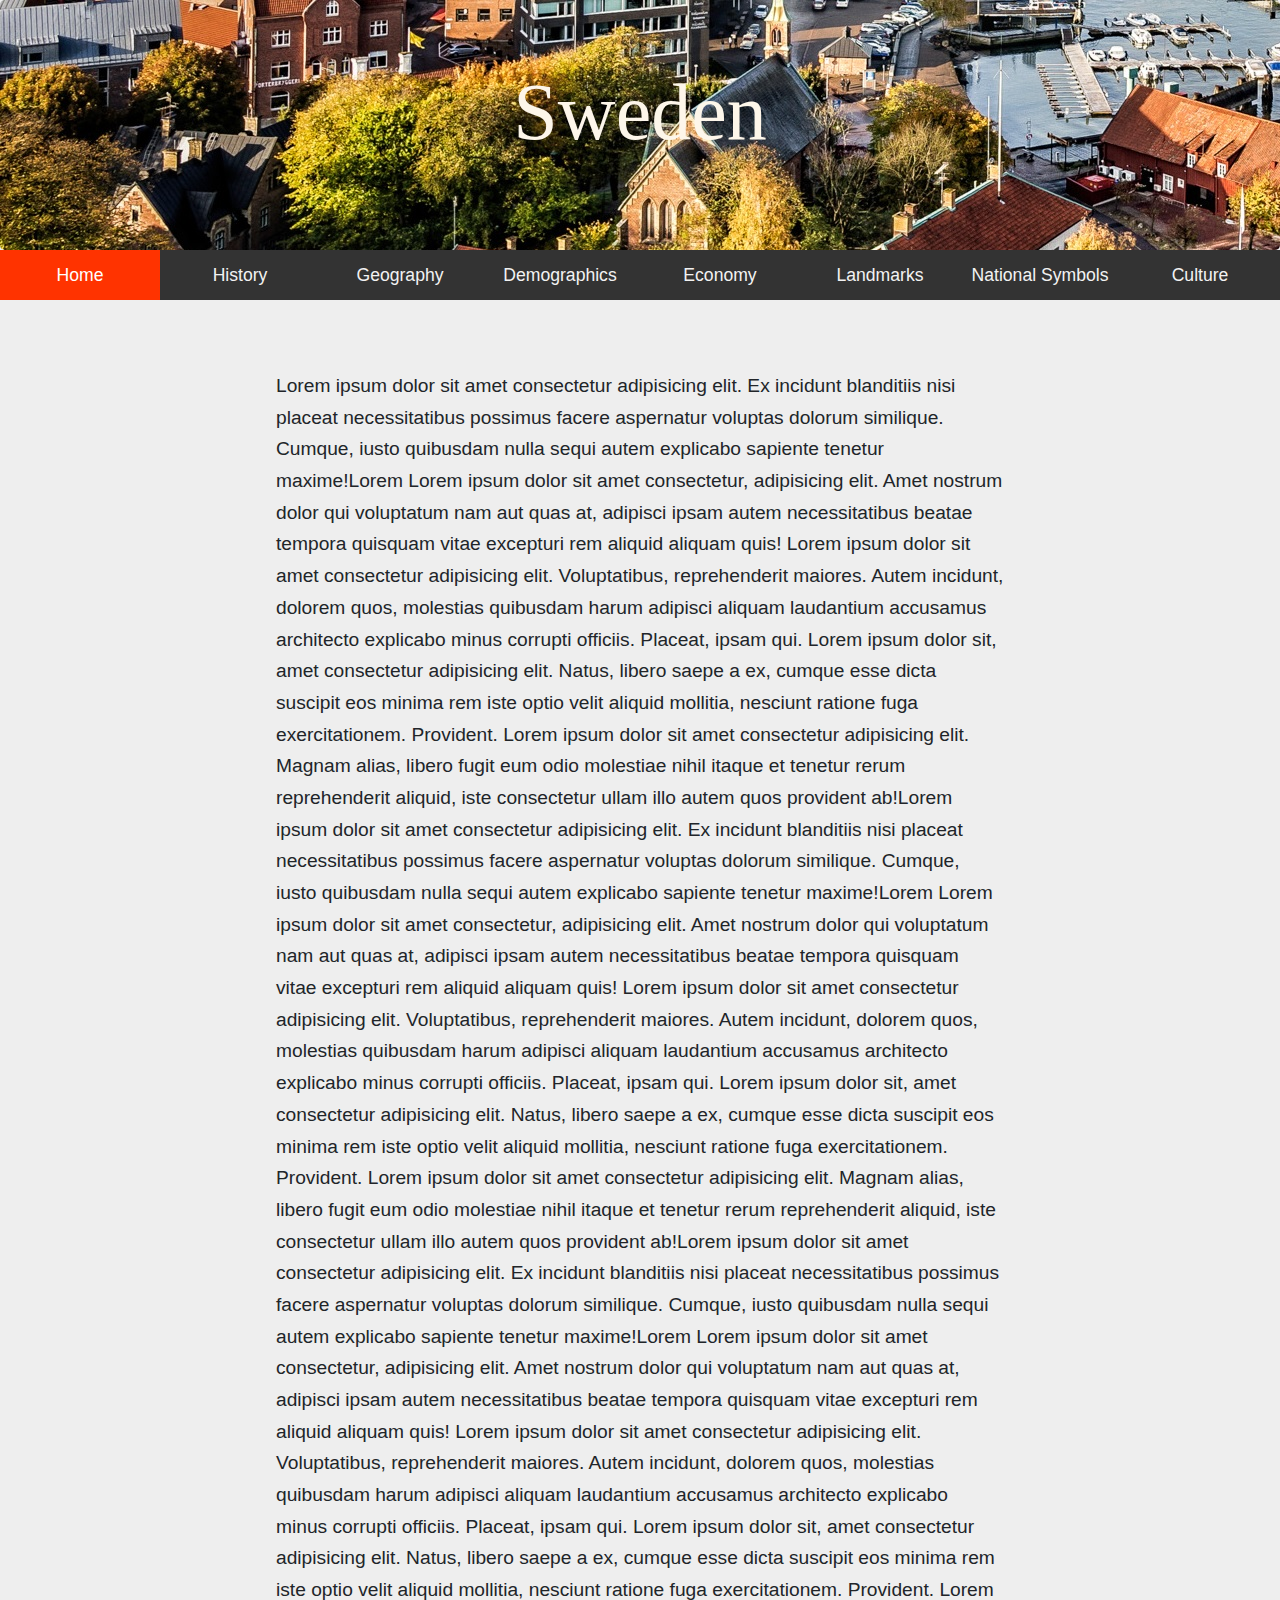
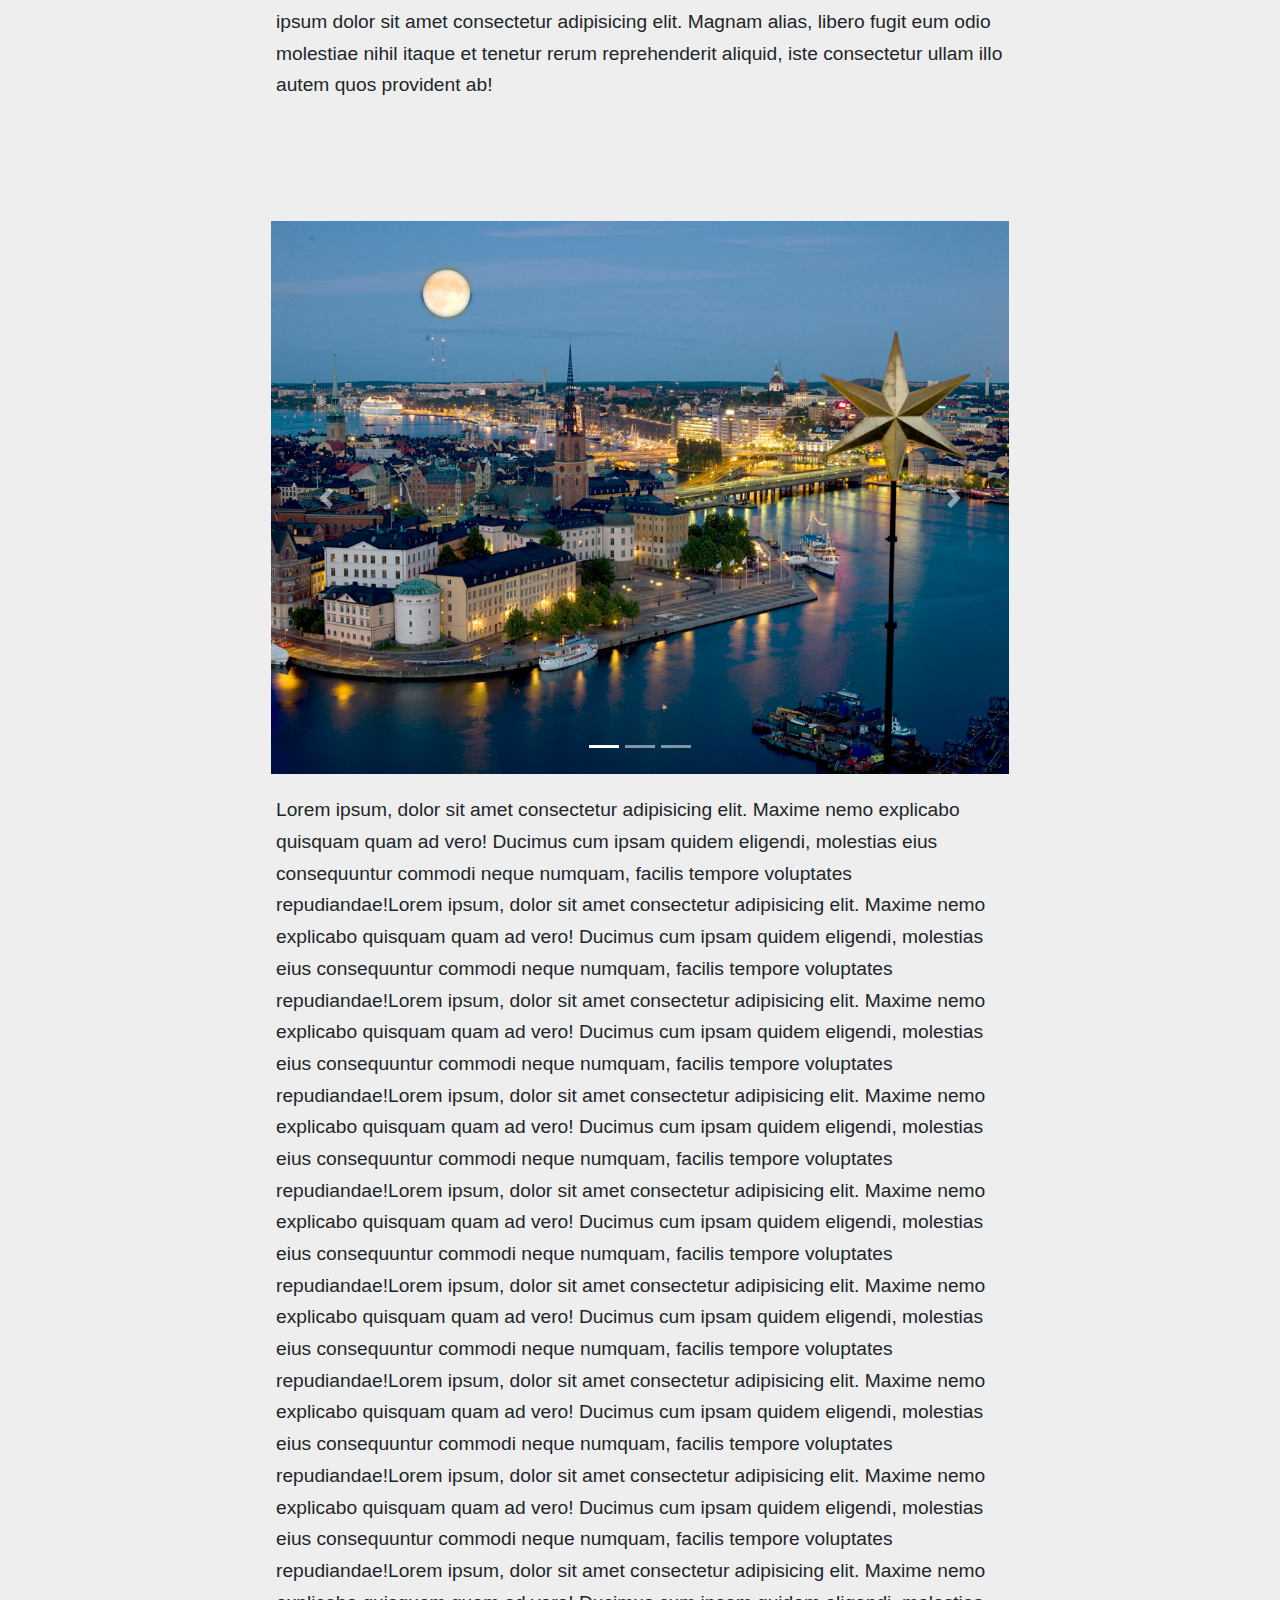
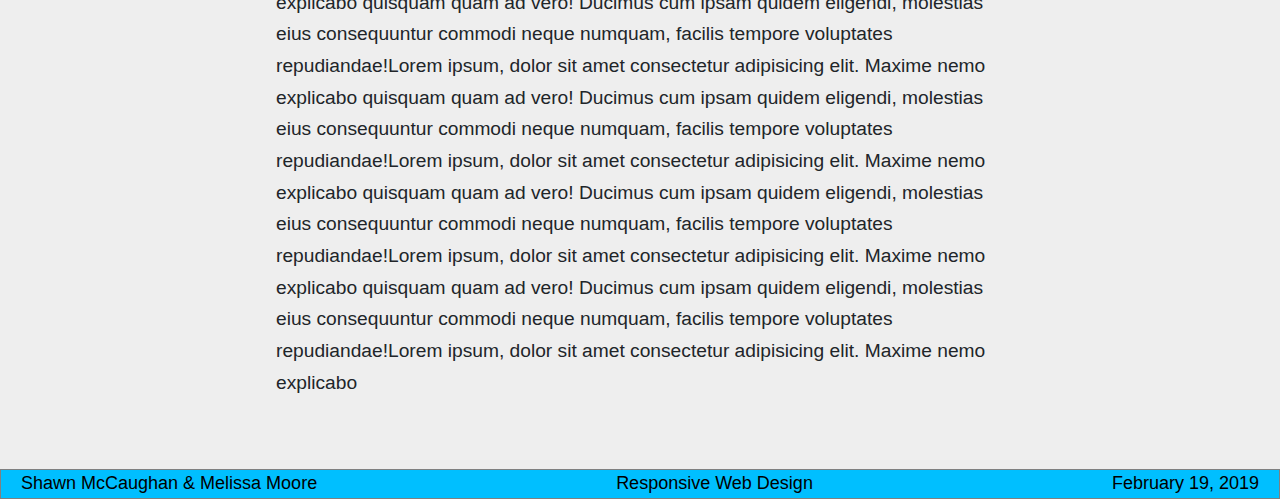
==== commit 82b89773: "Add files via upload" ====
--- a/FinalProj/index.html
+++ b/FinalProj/index.html
@@ -2,74 +2,271 @@
 <html>
 
 <head>
-	<meta charset="utf-8">
-	<title>Sweden - Moore &amp; McCaughan</title>
-	<meta name="viewport" content="width=device-width, initial-scale=1">
-	<link rel="stylesheet" href="https://maxcdn.bootstrapcdn.com/bootstrap/4.2.1/css/bootstrap.min.css">
-	<script src="https://ajax.googleapis.com/ajax/libs/jquery/3.3.1/jquery.min.js"></script>
-	<script src="https://cdnjs.cloudflare.com/ajax/libs/popper.js/1.14.6/umd/popper.min.js"></script>
-	<script src="https://maxcdn.bootstrapcdn.com/bootstrap/4.2.1/js/bootstrap.min.js"></script>
-	<link rel="stylesheet" href="style.css">
+    <meta charset="utf-8">
+    <title>Sweden - Moore & McCaughan</title>
+    <meta name="viewport" content="width=device-width, initial-scale=1">
+    <link rel="stylesheet" href="https://maxcdn.bootstrapcdn.com/bootstrap/4.2.1/css/bootstrap.min.css">
+    <script src="https://ajax.googleapis.com/ajax/libs/jquery/3.3.1/jquery.min.js"></script>
+    <script src="https://cdnjs.cloudflare.com/ajax/libs/popper.js/1.14.6/umd/popper.min.js"></script>
+    <script src="https://maxcdn.bootstrapcdn.com/bootstrap/4.2.1/js/bootstrap.min.js"></script>
+    <link rel="stylesheet" href="https://cdnjs.cloudflare.com/ajax/libs/font-awesome/4.7.0/css/font-awesome.min.css">
+    <link rel="stylesheet" href="style.css">
 </head>
 
 <body>
-	<div class="jumbotron text-center header">
-		<h1>Sweden</h1>
-	</div>
-	<ul class="ul">
-		<div id="navbar">
-			<li class="li"><a href="#home" class="active">Home</a></li>
-			<li class="li"><a href="#history">History</a></li>
-			<li class="li"><a href="#geography">Geography</a></li>
-			<li class="li"><a href="#demographics">Demographics</a></li>
-			<li class="li"><a href="#economy">Economy</a></li>
-			<li class="li"><a href="#landmarks">Landmarks</a></li>
-			<li class="li"><a href="#natsymbols">National Symbols</a></li>
-			<li class="li"><a href="#culture">Culture</a></li>
-		</div>
-	</ul>
-
-	<div class="container mt-3">
-
-		<div id="myCarousel" class="carousel slide" data-ride="carousel">
-
-			<!-- Indicators -->
-			<ul class="carousel-indicators">
-				<li data-target="#myCarousel" data-slide-to="0" class="active"></li>
-				<li data-target="#myCarousel" data-slide-to="1"></li>
-				<li data-target="#myCarousel" data-slide-to="2"></li>
-			</ul>
-
-			<!-- The slideshow -->
-			<div class="carousel-inner">
-				<div class="carousel-item active">
-					<img src="Images/Sweden1.jpg" alt="Los Angeles" width="1100" height="500">
-				</div>
-				<div class="carousel-item">
-					<img src="Images/Sweden2.jpg" alt="Chicago" width="1100" height="500">
-				</div>
-				<div class="carousel-item">
-					<img src="Images/stockholm-night-view-Sweden.jpg" alt="New York" width="1100" height="500">
-				</div>
-			</div>
-
-			<!-- Left and right controls -->
-			<a class="carousel-control-prev" href="#myCarousel" data-slide="prev">
-				<span class="carousel-control-prev-icon"></span>
-			</a>
-			<a class="carousel-control-next" href="#myCarousel" data-slide="next">
-				<span class="carousel-control-next-icon"></span>
-			</a>
-		</div>
-
-	</div>
-	<p>Lorem ipsum, dolor sit amet consectetur adipisicing elit. Maxime nemo explicabo quisquam quam ad vero! Ducimus cum ipsam quidem eligendi, molestias eius consequuntur commodi neque numquam, facilis tempore voluptates repudiandae!Lorem ipsum, dolor sit amet consectetur adipisicing elit. Maxime nemo explicabo quisquam quam ad vero! Ducimus cum ipsam quidem eligendi, molestias eius consequuntur commodi neque numquam, facilis tempore voluptates repudiandae!Lorem ipsum, dolor sit amet consectetur adipisicing elit. Maxime nemo explicabo quisquam quam ad vero! Ducimus cum ipsam quidem eligendi, molestias eius consequuntur commodi neque numquam, facilis tempore voluptates repudiandae!Lorem ipsum, dolor sit amet consectetur adipisicing elit. Maxime nemo explicabo quisquam quam ad vero! Ducimus cum ipsam quidem eligendi, molestias eius consequuntur commodi neque numquam, facilis tempore voluptates repudiandae!Lorem ipsum, dolor sit amet consectetur adipisicing elit. Maxime nemo explicabo quisquam quam ad vero! Ducimus cum ipsam quidem eligendi, molestias eius consequuntur commodi neque numquam, facilis tempore voluptates repudiandae!Lorem ipsum, dolor sit amet consectetur adipisicing elit. Maxime nemo explicabo quisquam quam ad vero! Ducimus cum ipsam quidem eligendi, molestias eius consequuntur commodi neque numquam, facilis tempore voluptates repudiandae!Lorem ipsum, dolor sit amet consectetur adipisicing elit. Maxime nemo explicabo quisquam quam ad vero! Ducimus cum ipsam quidem eligendi, molestias eius consequuntur commodi neque numquam, facilis tempore voluptates repudiandae!Lorem ipsum, dolor sit amet consectetur adipisicing elit. Maxime nemo explicabo quisquam quam ad vero! Ducimus cum ipsam quidem eligendi, molestias eius consequuntur commodi neque numquam, facilis tempore voluptates repudiandae!Lorem ipsum, dolor sit amet consectetur adipisicing elit. Maxime nemo explicabo quisquam quam ad vero! Ducimus cum ipsam quidem eligendi, molestias eius consequuntur commodi neque numquam, facilis tempore voluptates repudiandae!Lorem ipsum, dolor sit amet consectetur adipisicing elit. Maxime nemo explicabo quisquam quam ad vero! Ducimus cum ipsam quidem eligendi, molestias eius consequuntur commodi neque numquam, facilis tempore voluptates repudiandae!Lorem ipsum, dolor sit amet consectetur adipisicing elit. Maxime nemo explicabo quisquam quam ad vero! Ducimus cum ipsam quidem eligendi, molestias eius consequuntur commodi neque numquam, facilis tempore voluptates repudiandae!Lorem ipsum, dolor sit amet consectetur adipisicing elit. Maxime nemo explicabo quisquam quam ad vero! Ducimus cum ipsam quidem eligendi, molestias eius consequuntur commodi neque numquam, facilis tempore voluptates repudiandae!Lorem ipsum, dolor sit amet consectetur adipisicing elit. Maxime nemo explicabo quisquam quam ad vero! Ducimus cum ipsam quidem eligendi, molestias eius consequuntur commodi neque numquam, facilis tempore voluptates repudiandae!Lorem ipsum, dolor sit amet consectetur adipisicing elit. Maxime nemo explicabo quisquam quam ad vero! Ducimus cum ipsam quidem eligendi, molestias eius consequuntur commodi neque numquam, facilis tempore voluptates repudiandae!Lorem ipsum, dolor sit amet consectetur adipisicing elit. Maxime nemo explicabo quisquam quam ad vero! Ducimus cum ipsam quidem eligendi, molestias eius consequuntur commodi neque numquam, facilis tempore voluptates repudiandae!Lorem ipsum, dolor sit amet consectetur adipisicing elit. Maxime nemo explicabo quisquam quam ad vero! Ducimus cum ipsam quidem eligendi, molestias eius consequuntur commodi neque numquam, facilis tempore voluptates repudiandae!Lorem ipsum, dolor sit amet consectetur adipisicing elit. Maxime nemo explicabo quisquam quam ad vero! Ducimus cum ipsam quidem eligendi, molestias eius consequuntur commodi neque numquam, facilis tempore voluptates repudiandae!Lorem ipsum, dolor sit amet consectetur adipisicing elit. Maxime nemo explicabo quisquam quam ad vero! Ducimus cum ipsam quidem eligendi, molestias eius consequuntur commodi neque numquam, facilis tempore voluptates repudiandae!Lorem ipsum, dolor sit amet consectetur adipisicing elit. Maxime nemo explicabo quisquam quam ad vero! Ducimus cum ipsam quidem eligendi, molestias eius consequuntur commodi neque numquam, facilis tempore voluptates repudiandae!Lorem ipsum, dolor sit amet consectetur adipisicing elit. Maxime nemo explicabo quisquam quam ad vero! Ducimus cum ipsam quidem eligendi, molestias eius consequuntur commodi neque numquam, facilis tempore voluptates repudiandae!Lorem ipsum, dolor sit amet consectetur adipisicing elit. Maxime nemo explicabo quisquam quam ad vero! Ducimus cum ipsam quidem eligendi, molestias eius consequuntur commodi neque numquam, facilis tempore voluptates repudiandae!Lorem ipsum, dolor sit amet consectetur adipisicing elit. Maxime nemo explicabo quisquam quam ad vero! Ducimus cum ipsam quidem eligendi, molestias eius consequuntur commodi neque numquam, facilis tempore voluptates repudiandae!Lorem ipsum, dolor sit amet consectetur adipisicing elit. Maxime nemo explicabo quisquam quam ad vero! Ducimus cum ipsam quidem eligendi, molestias eius consequuntur commodi neque numquam, facilis tempore voluptates repudiandae!Lorem ipsum, dolor sit amet consectetur adipisicing elit. Maxime nemo explicabo quisquam quam ad vero! Ducimus cum ipsam quidem eligendi, molestias eius consequuntur commodi neque numquam, facilis tempore voluptates repudiandae!Lorem ipsum, dolor sit amet consectetur adipisicing elit. Maxime nemo explicabo quisquam quam ad vero! Ducimus cum ipsam quidem eligendi, molestias eius consequuntur commodi neque numquam, facilis tempore voluptates repudiandae!Lorem ipsum, dolor sit amet consectetur adipisicing elit. Maxime nemo explicabo quisquam quam ad vero! Ducimus cum ipsam quidem eligendi, molestias eius consequuntur commodi neque numquam, facilis tempore voluptates repudiandae!Lorem ipsum, dolor sit amet consectetur adipisicing elit. Maxime nemo explicabo quisquam quam ad vero! Ducimus cum ipsam quidem eligendi, molestias eius consequuntur commodi neque numquam, facilis tempore voluptates repudiandae!Lorem ipsum, dolor sit amet consectetur adipisicing elit. Maxime nemo explicabo quisquam quam ad vero! Ducimus cum ipsam quidem eligendi, molestias eius consequuntur commodi neque numquam, facilis tempore voluptates repudiandae!Lorem ipsum, dolor sit amet consectetur adipisicing elit. Maxime nemo explicabo quisquam quam ad vero! Ducimus cum ipsam quidem eligendi, molestias eius consequuntur commodi neque numquam, facilis tempore voluptates repudiandae!Lorem ipsum, dolor sit amet consectetur adipisicing elit. Maxime nemo explicabo quisquam quam ad vero! Ducimus cum ipsam quidem eligendi, molestias eius consequuntur commodi neque numquam, facilis tempore voluptates repudiandae!Lorem ipsum, dolor sit amet consectetur adipisicing elit. Maxime nemo explicabo quisquam quam ad vero! Ducimus cum ipsam quidem eligendi, molestias eius consequuntur commodi neque numquam, facilis tempore voluptates repudiandae!Lorem ipsum, dolor sit amet consectetur adipisicing elit. Maxime nemo explicabo quisquam quam ad vero! Ducimus cum ipsam quidem eligendi, molestias eius consequuntur commodi neque numquam, facilis tempore voluptates repudiandae!Lorem ipsum, dolor sit amet consectetur adipisicing elit. Maxime nemo explicabo quisquam quam ad vero! Ducimus cum ipsam quidem eligendi, molestias eius consequuntur commodi neque numquam, facilis tempore voluptates repudiandae!Lorem ipsum, dolor sit amet consectetur adipisicing elit. Maxime nemo explicabo quisquam quam ad vero! Ducimus cum ipsam quidem eligendi, molestias eius consequuntur commodi neque numquam, facilis tempore voluptates repudiandae!Lorem ipsum, dolor sit amet consectetur adipisicing elit. Maxime nemo explicabo quisquam quam ad vero! Ducimus cum ipsam quidem eligendi, molestias eius consequuntur commodi neque numquam, facilis tempore voluptates repudiandae!Lorem ipsum, dolor sit amet consectetur adipisicing elit. Maxime nemo explicabo quisquam quam ad vero! Ducimus cum ipsam quidem eligendi, molestias eius consequuntur commodi neque numquam, facilis tempore voluptates repudiandae!Lorem ipsum, dolor sit amet consectetur adipisicing elit. Maxime nemo explicabo quisquam quam ad vero! Ducimus cum ipsam quidem eligendi, molestias eius consequuntur commodi neque numquam, facilis tempore voluptates repudiandae!Lorem ipsum, dolor sit amet consectetur adipisicing elit. Maxime nemo explicabo quisquam quam ad vero! Ducimus cum ipsam quidem eligendi, molestias eius consequuntur commodi neque numquam, facilis tempore voluptates repudiandae!Lorem ipsum, dolor sit amet consectetur adipisicing elit. Maxime nemo explicabo quisquam quam ad vero! Ducimus cum ipsam quidem eligendi, molestias eius consequuntur commodi neque numquam, facilis tempore voluptates repudiandae!Lorem ipsum, dolor sit amet consectetur adipisicing elit. Maxime nemo explicabo quisquam quam ad vero! Ducimus cum ipsam quidem eligendi, molestias eius consequuntur commodi neque numquam, facilis tempore voluptates repudiandae!Lorem ipsum, dolor sit amet consectetur adipisicing elit. Maxime nemo explicabo quisquam quam ad vero! Ducimus cum ipsam quidem eligendi, molestias eius consequuntur commodi neque numquam, facilis tempore voluptates repudiandae!</p>
-
-	<footer>
-		<div id="names">Shawn McCaughan &amp; Melissa Moore</div>
-		<div id="date">February 19, 2019</div>
-		<div id="course">Responsive Web Design</div>
-	</footer>
+    <!-- Header -->
+    <div class="jumbotron text-center header">
+        <h1>Sweden</h1>
+    </div>
+    <!-- Navbar -->
+    <div class="navbar navbarDesktop">
+        <div class="dropdown">
+            <a href="index.html">
+                <button class="dropbtn active">Home</button></a>
+        </div>
+        <div class="dropdown">
+            <a href="Pages/history.html"><button class="dropbtn">History</button></a>
+            <div class="dropdownItems">
+                <a href="history.html#prehistory">Prehistory</a>
+                <a href="#">History2</a>
+                <a href="#">History3</a>
+                <a href="#">History4</a>
+            </div>
+        </div>
+        <div class="dropdown">
+            <a href="Pages/geography.html"><button class="dropbtn">Geography</button></a>
+            <div class="dropdownItems">
+                <a href="#">Geography1</a>
+                <a href="#">Geography2</a>
+                <a href="#">Geography3</a>
+                <a href="#">Geography4</a>
+            </div>
+        </div>
+        <div class="dropdown">
+            <a href="Pages/demographics.html"><button class="dropbtn">Demographics</button></a>
+            <div class="dropdownItems">
+                <a href="#">Demographics1</a>
+                <a href="#">Demographics2</a>
+                <a href="#">Demographics3</a>
+                <a href="#">Demographics4</a>
+            </div>
+        </div>
+        <div class="dropdown">
+            <a href="Pages/economy.html"><button class="dropbtn">Economy</button></a>
+            <div class="dropdownItems">
+                <a href="#">Economy1</a>
+                <a href="#">Economy2</a>
+                <a href="#">Economy3</a>
+                <a href="#">Economy4</a>
+            </div>
+        </div>
+        <div class="dropdown">
+            <a href="Pages/landmarks.html"><button class="dropbtn">Landmarks</button></a>
+            <div class="dropdownItems">
+                <a href="#">Landmarks1</a>
+                <a href="#">Landmarks2</a>
+                <a href="#">Landmarks3</a>
+                <a href="#">Landmarks4</a>
+            </div>
+        </div>
+        <div class="dropdown">
+            <a href="Pages/natsymbols.html"><button class="dropbtn">National Symbols</button></a>
+            <div class="dropdownItems">
+                <a href="#">National Symbols1</a>
+                <a href="#">National Symbols2</a>
+                <a href="#">National Symbols3</a>
+                <a href="#">National Symbols4</a>
+            </div>
+        </div>
+        <div class="dropdown">
+            <a href="Pages/culture.html"><button class="dropbtn">Culture</button></a>
+            <div class="dropdownItems">
+                <a href="#">Culture1</a>
+                <a href="#">Culture2</a>
+                <a href="#">Culture3</a>
+                <a href="#">Culture4</a>
+            </div>
+        </div>
+    </div>
+
+    <!-- Mobile navbar -->
+    <div class="topnav" id="myTopnav">
+        <a href="index.html" class="active">Home</a>
+        <a href="Pages/history.html">History</a>
+        <a href="Pages/geography.html">Geography</a>
+        <a href="Pages/demographics.html">Demographics</a>
+        <a href="Pages/economy.html">Economy</a>
+        <a href="Pages/landmarks.html">Landmarks</a>
+        <a href="Pages/natsymbols.html">National Symbols</a>
+        <a href="Pages/culture.html">Culture</a>
+        <a href="javascript:void(0);" class="icon" onclick="myFunction()">
+            <i class="fa fa-bars"></i>
+        </a>
+    </div>
+
+    <!-- Tablet navbar -->
+    <div id="sideMenu">
+        <div class="sideMenu-country-name"><a href="index.html">Home</a></div>
+        <div class="sideMenu-country-name"><a href="Pages/history.html">History</a></div>
+        <div class="sideMenu-country-name"><a href="Pages/geography.html">Geography</a></div>
+        <div class="sideMenu-country-name"><a href="Pages/demographic.html">Demographic</a></div>
+        <div class="sideMenu-country-name"><a href="Pages/economy.html">Economy</a></div>
+        <div class="sideMenu-country-name"><a href="Pages/landmarks.html">Landmarks</a></div>
+        <div class="sideMenu-country-name"><a href="Pages/natsymbols.html">National Symbol</a></div>
+        <div class="sideMenu-country-name"><a href="Pages/culture.html">Culture</a></div>
+    </div>
+
+    <div id="content">
+        <p>Lorem ipsum dolor sit amet consectetur adipisicing elit. Ex incidunt blanditiis nisi placeat necessitatibus
+            possimus facere aspernatur voluptas dolorum similique. Cumque, iusto quibusdam nulla sequi autem explicabo
+            sapiente tenetur maxime!Lorem Lorem ipsum dolor sit amet consectetur, adipisicing elit. Amet nostrum dolor
+            qui
+            voluptatum nam aut quas at, adipisci ipsam autem necessitatibus beatae tempora quisquam vitae excepturi rem
+            aliquid aliquam quis! Lorem ipsum dolor sit amet consectetur adipisicing elit. Voluptatibus, reprehenderit
+            maiores. Autem incidunt, dolorem quos, molestias quibusdam harum adipisci aliquam laudantium accusamus
+            architecto explicabo minus corrupti officiis. Placeat, ipsam qui. Lorem ipsum dolor sit, amet consectetur
+            adipisicing elit. Natus, libero saepe a ex, cumque esse dicta suscipit eos minima rem iste optio velit
+            aliquid
+            mollitia, nesciunt ratione fuga exercitationem. Provident. Lorem ipsum dolor sit amet consectetur
+            adipisicing
+            elit. Magnam alias, libero fugit eum odio molestiae nihil itaque et tenetur rerum reprehenderit aliquid,
+            iste
+            consectetur ullam illo autem quos provident ab!Lorem ipsum dolor sit amet consectetur adipisicing elit. Ex
+            incidunt blanditiis nisi placeat necessitatibus possimus facere aspernatur voluptas dolorum similique.
+            Cumque,
+            iusto quibusdam nulla sequi autem explicabo sapiente tenetur maxime!Lorem Lorem ipsum dolor sit amet
+            consectetur, adipisicing elit. Amet nostrum dolor qui voluptatum nam aut quas at, adipisci ipsam autem
+            necessitatibus beatae tempora quisquam vitae excepturi rem aliquid aliquam quis! Lorem ipsum dolor sit amet
+            consectetur adipisicing elit. Voluptatibus, reprehenderit maiores. Autem incidunt, dolorem quos, molestias
+            quibusdam harum adipisci aliquam laudantium accusamus architecto explicabo minus corrupti officiis.
+            Placeat,
+            ipsam qui. Lorem ipsum dolor sit, amet consectetur adipisicing elit. Natus, libero saepe a ex, cumque esse
+            dicta suscipit eos minima rem iste optio velit aliquid mollitia, nesciunt ratione fuga exercitationem.
+            Provident. Lorem ipsum dolor sit amet consectetur adipisicing elit. Magnam alias, libero fugit eum odio
+            molestiae nihil itaque et tenetur rerum reprehenderit aliquid, iste consectetur ullam illo autem quos
+            provident
+            ab!Lorem ipsum dolor sit amet consectetur adipisicing elit. Ex incidunt blanditiis nisi placeat
+            necessitatibus
+            possimus facere aspernatur voluptas dolorum similique. Cumque, iusto quibusdam nulla sequi autem explicabo
+            sapiente tenetur maxime!Lorem Lorem ipsum dolor sit amet consectetur, adipisicing elit. Amet nostrum dolor
+            qui
+            voluptatum nam aut quas at, adipisci ipsam autem necessitatibus beatae tempora quisquam vitae excepturi rem
+            aliquid aliquam quis! Lorem ipsum dolor sit amet consectetur adipisicing elit. Voluptatibus, reprehenderit
+            maiores. Autem incidunt, dolorem quos, molestias quibusdam harum adipisci aliquam laudantium accusamus
+            architecto explicabo minus corrupti officiis. Placeat, ipsam qui. Lorem ipsum dolor sit, amet consectetur
+            adipisicing elit. Natus, libero saepe a ex, cumque esse dicta suscipit eos minima rem iste optio velit
+            aliquid
+            mollitia, nesciunt ratione fuga exercitationem. Provident. Lorem ipsum dolor sit amet consectetur
+            adipisicing
+            elit. Magnam alias, libero fugit eum odio molestiae nihil itaque et tenetur rerum reprehenderit aliquid,
+            iste
+            consectetur ullam illo autem quos provident ab!</p>
+
+        <div class="container mt-3">
+
+            <div id="myCarousel" class="carousel slide" data-ride="carousel">
+
+                <!-- Indicators -->
+                <ul class="carousel-indicators">
+                    <li data-target="#myCarousel" data-slide-to="0" class="active"></li>
+                    <li data-target="#myCarousel" data-slide-to="1"></li>
+                    <li data-target="#myCarousel" data-slide-to="2"></li>
+                </ul>
+
+                <!-- The slideshow -->
+                <div class="carousel-inner">
+                    <div class="carousel-item active">
+                        <img src="Images/Sweden1.jpg" alt="Sweden" width="1100" height="500">
+                    </div>
+                    <div class="carousel-item">
+                        <img src="Images/Sweden2.jpg" alt="Sweden" width="1100" height="500">
+                    </div>
+                    <div class="carousel-item">
+                        <img src="Images/Sweden3.jpg" alt="Sweden" width="1100" height="500">
+                    </div>
+                </div>
+
+                <!-- Left and right controls -->
+                <a class="carousel-control-prev" href="#myCarousel" data-slide="prev">
+                    <span class="carousel-control-prev-icon"></span>
+                </a>
+                <a class="carousel-control-next" href="#myCarousel" data-slide="next">
+                    <span class="carousel-control-next-icon"></span>
+                </a>
+            </div>
+
+        </div>
+        <p>Lorem ipsum, dolor sit amet consectetur adipisicing elit. Maxime nemo explicabo quisquam quam ad
+            vero! Ducimus
+            cum ipsam quidem eligendi, molestias eius consequuntur commodi neque numquam, facilis tempore
+            voluptates
+            repudiandae!Lorem ipsum, dolor sit amet consectetur adipisicing elit. Maxime nemo explicabo
+            quisquam quam ad
+            vero! Ducimus cum ipsam quidem eligendi, molestias eius consequuntur commodi neque numquam,
+            facilis tempore
+            voluptates repudiandae!Lorem ipsum, dolor sit amet consectetur adipisicing elit. Maxime nemo
+            explicabo quisquam
+            quam ad vero! Ducimus cum ipsam quidem eligendi, molestias eius consequuntur commodi neque
+            numquam, facilis
+            tempore voluptates repudiandae!Lorem ipsum, dolor sit amet consectetur adipisicing elit. Maxime
+            nemo explicabo
+            quisquam quam ad vero! Ducimus cum ipsam quidem eligendi, molestias eius consequuntur commodi
+            neque numquam,
+            facilis tempore voluptates repudiandae!Lorem ipsum, dolor sit amet consectetur adipisicing
+            elit. Maxime nemo
+            explicabo quisquam quam ad vero! Ducimus cum ipsam quidem eligendi, molestias eius consequuntur
+            commodi neque
+            numquam, facilis tempore voluptates repudiandae!Lorem ipsum, dolor sit amet consectetur
+            adipisicing elit.
+            Maxime nemo explicabo quisquam quam ad vero! Ducimus cum ipsam quidem eligendi, molestias eius
+            consequuntur
+            commodi neque numquam, facilis tempore voluptates repudiandae!Lorem ipsum, dolor sit amet
+            consectetur
+            adipisicing elit. Maxime nemo explicabo quisquam quam ad vero! Ducimus cum ipsam quidem
+            eligendi, molestias
+            eius consequuntur commodi neque numquam, facilis tempore voluptates repudiandae!Lorem ipsum,
+            dolor sit amet
+            consectetur adipisicing elit. Maxime nemo explicabo quisquam quam ad vero! Ducimus cum ipsam
+            quidem eligendi,
+            molestias eius consequuntur commodi neque numquam, facilis tempore voluptates repudiandae!Lorem
+            ipsum, dolor
+            sit amet consectetur adipisicing elit. Maxime nemo explicabo quisquam quam ad vero! Ducimus cum
+            ipsam quidem
+            eligendi, molestias eius consequuntur commodi neque numquam, facilis tempore voluptates
+            repudiandae!Lorem
+            ipsum, dolor sit amet consectetur adipisicing elit. Maxime nemo explicabo quisquam quam ad
+            vero! Ducimus cum
+            ipsam quidem eligendi, molestias eius consequuntur commodi neque numquam, facilis tempore
+            voluptates
+            repudiandae!Lorem ipsum, dolor sit amet consectetur adipisicing elit. Maxime nemo explicabo
+            quisquam quam ad
+            vero! Ducimus cum ipsam quidem eligendi, molestias eius consequuntur commodi neque numquam,
+            facilis tempore
+            voluptates repudiandae!Lorem ipsum, dolor sit amet consectetur adipisicing elit. Maxime nemo
+            explicabo quisquam
+            quam ad vero! Ducimus cum ipsam quidem eligendi, molestias eius consequuntur commodi neque
+            numquam, facilis
+            tempore voluptates repudiandae!Lorem ipsum, dolor sit amet consectetur adipisicing elit. Maxime
+            nemo explicabo</p>
+    </div>
+
+    <!-- Footer -->
+    <footer>
+        <div id="names">Shawn McCaughan &amp; Melissa Moore</div>
+        <div id="date">February 19, 2019</div>
+        <div id="course">Responsive Web Design</div>
+    </footer>
+
+    <script>
+        function myFunction() {
+            var x = document.getElementById("myTopnav");
+            if (x.className === "topnav") {
+                x.className += " responsive";
+            } else {
+                x.className = "topnav";
+            }
+        }
+    </script>
 </body>
 
-</html>
+</html>--- a/FinalProj/style.css
+++ b/FinalProj/style.css
@@ -1,9 +1,10 @@
 /* Global */
 body,
 html {
-	height: 100%;
+    height: 100%;
     margin: 0;
     padding-bottom: 100px;
+    background-color: #eeeeee;
 }
 
 /* Header */
@@ -24,85 +25,230 @@
     font-family: Cambria, Cochin, Georgia, Times, 'Times New Roman', serif;
 }
 
-/* Navbar */
-#navbar {
-    padding: 0;
-    text-decoration: none;
-}
-
-.ul {
-    margin-bottom: 100px;
-    list-style-type: none;
-    margin: 0;
-    padding: 0;
-    overflow: hidden;
-    border: 1px solid #e7e7e7;
-    background-color: #f3f3f3;
-    position: sticky;
-    top: 0;
-}
-
-.li {
+/* Footer */
+footer {
+    position: initial;
+    bottom: 0;
+    border: solid thin gray;
+    background-color: deepskyblue;
+    width: 100%;
+    height: 30px;
+    color: black;
+    font-size: 18px;
+    box-sizing: border-box;
+}
+
+#names {
     float: left;
-    width: 12.5%;
-    /*border-right: 1px solid rgb(153, 153, 153);
-    box-sizing: border-box;*/
-}
-
-.li a {
-    display: block;
-    color: #666;
+    margin-left: 20px
+}
+
+#course {
     text-align: center;
-    padding: 14px 16px;
-    text-decoration: none;
-}
-
-.li a:hover:not(.active) {
-    background-color: #ddd;
-    text-decoration: none;
-    color: #666;
-}
-
-.li a.active {
-    color: white;
-    text-decoration: none;
-    /*background-color: #4c7aaf;*/
-}
-
-.active {
-    background-color: #688bff
-}
-
-.carousel-inner img {
-    width: 100%;
-    height: auto;
-}
-
-.carousel {
-    margin-top: 100px;
-    margin-bottom: 100px;
-}
-
-footer {
-	border: solid thin gray;
-	background-color: deepskyblue;
-	width: 100%;
-	height: 30px;
-	color: black;
-	font-size: 18px;
-	box-sizing: border-box;
-}
-
-#names {
-	float: left;
-	margin-left: 20px
-}
-
-#course {
-	text-align: center;
 }
 
 #date {
-	float: right;
-	margin-right: 20px;
+    float: right;
+    margin-right: 20px;
+}
+
+/* Spans */
+.startFont {
+    font-size: 1.5em;
+    font-weight: bold;
+}
+
+/* Desktop */
+@media screen and (min-width: 1200px) {
+
+    /* Navbar */
+    .topnav,
+    #sideMenu {
+        display: none;
+    }
+
+    .dropbtn {
+        background-color: #333;
+        color: #f2f2f2;
+        font-size: 1.1em;
+        border: none;
+        cursor: pointer;
+        width: 160px;
+        height: 50px;
+    }
+
+    .dropdown {
+        position: relative;
+        float: left;
+    }
+
+    .dropdownItems {
+        display: none;
+        position: absolute;
+        background-color: #333;
+        min-width: 160px;
+        padding-top: 12px;
+    }
+
+    .dropdownItems a {
+        color: #f2f2f2;
+        padding: 12px 16px;
+        text-decoration: none;
+        display: block;
+    }
+
+    .dropdownItems a:hover {
+        background-color: #ff6d48;
+        color: #333;
+    }
+
+    .dropdown:hover .dropdownItems {
+        display: block;
+    }
+
+    .dropdown:hover .dropbtn {
+        background-color: #333;
+    }
+
+    .navbarDesktop {
+        background-color: #333;
+        width: 100%;
+        height: 50px;
+        position: sticky;
+        top: 0;
+        margin-top: 0px;
+        padding: 0;
+    }
+
+    .active {
+        background-color: #ff3300;
+        color: white;
+    }
+
+    /* Carousel */
+    .carousel-inner img {
+        width: 100%;
+        height: auto;
+    }
+
+    .carousel {
+        margin-top: 100px;
+    }
+
+    /* Content */
+    #content {
+        margin: 50px 20% 50px 20%;
+        line-height: 165%;
+        font-size: 1.2em;
+    }
+
+    p {
+        padding: 20px;
+    }
+}
+
+/* Tablet */
+@media screen and (min-width: 600px) and (max-width:1200px) {
+
+    .navbarDesktop,
+    .topnav {
+        display: none;
+    }
+
+    #sideMenu {
+        list-style-type: none;
+        font-size: 1.5em;
+        margin: 0;
+        padding: 0;
+        width: 150px;
+        height: 100%;
+        position: absolute;
+        display: block;
+        text-decoration: none;
+        clear: both;
+        text-align: center;
+        cursor: default;
+        color: #333;
+    }
+
+    .sideMenu-country-name:hover {
+        background-color: #ff6d48;
+    }
+
+    .sideMenu-country-name {
+        padding: 5px;
+        border-bottom: 1px black solid;
+        border-right: 1px black solid;
+    }
+
+    #content {
+        margin-left: 175px;
+    }
+}
+
+/* Mobile */
+@media screen and (max-width: 600px) {
+
+    .navbarDesktop,
+    #sideMenu {
+        display: none;
+    }
+
+    .topnav a:not(:first-child) {
+        display: none;
+    }
+
+    .topnav a.icon {
+        float: right;
+        display: block;
+    }
+
+    .topnav.responsive {
+        position: relative;
+    }
+
+    .topnav.responsive .icon {
+        position: absolute;
+        right: 0;
+        top: 0;
+    }
+
+    .topnav.responsive a {
+        float: none;
+        display: block;
+        text-align: left;
+    }
+
+    .topnav {
+        overflow: hidden;
+        background-color: #333;
+    }
+
+    #myTopnav {
+        position: sticky;
+    }
+
+    .topnav a {
+        float: left;
+        display: block;
+        color: #f2f2f2;
+        text-align: center;
+        padding: 14px 16px;
+        text-decoration: none;
+        font-size: 17px;
+    }
+
+    .topnav a:hover {
+        background-color: #ff6d48;
+        color: black;
+    }
+
+    .active {
+        background-color: #ff3300;
+        color: white;
+    }
+
+    .topnav .icon {
+        display: none;
+    }
 }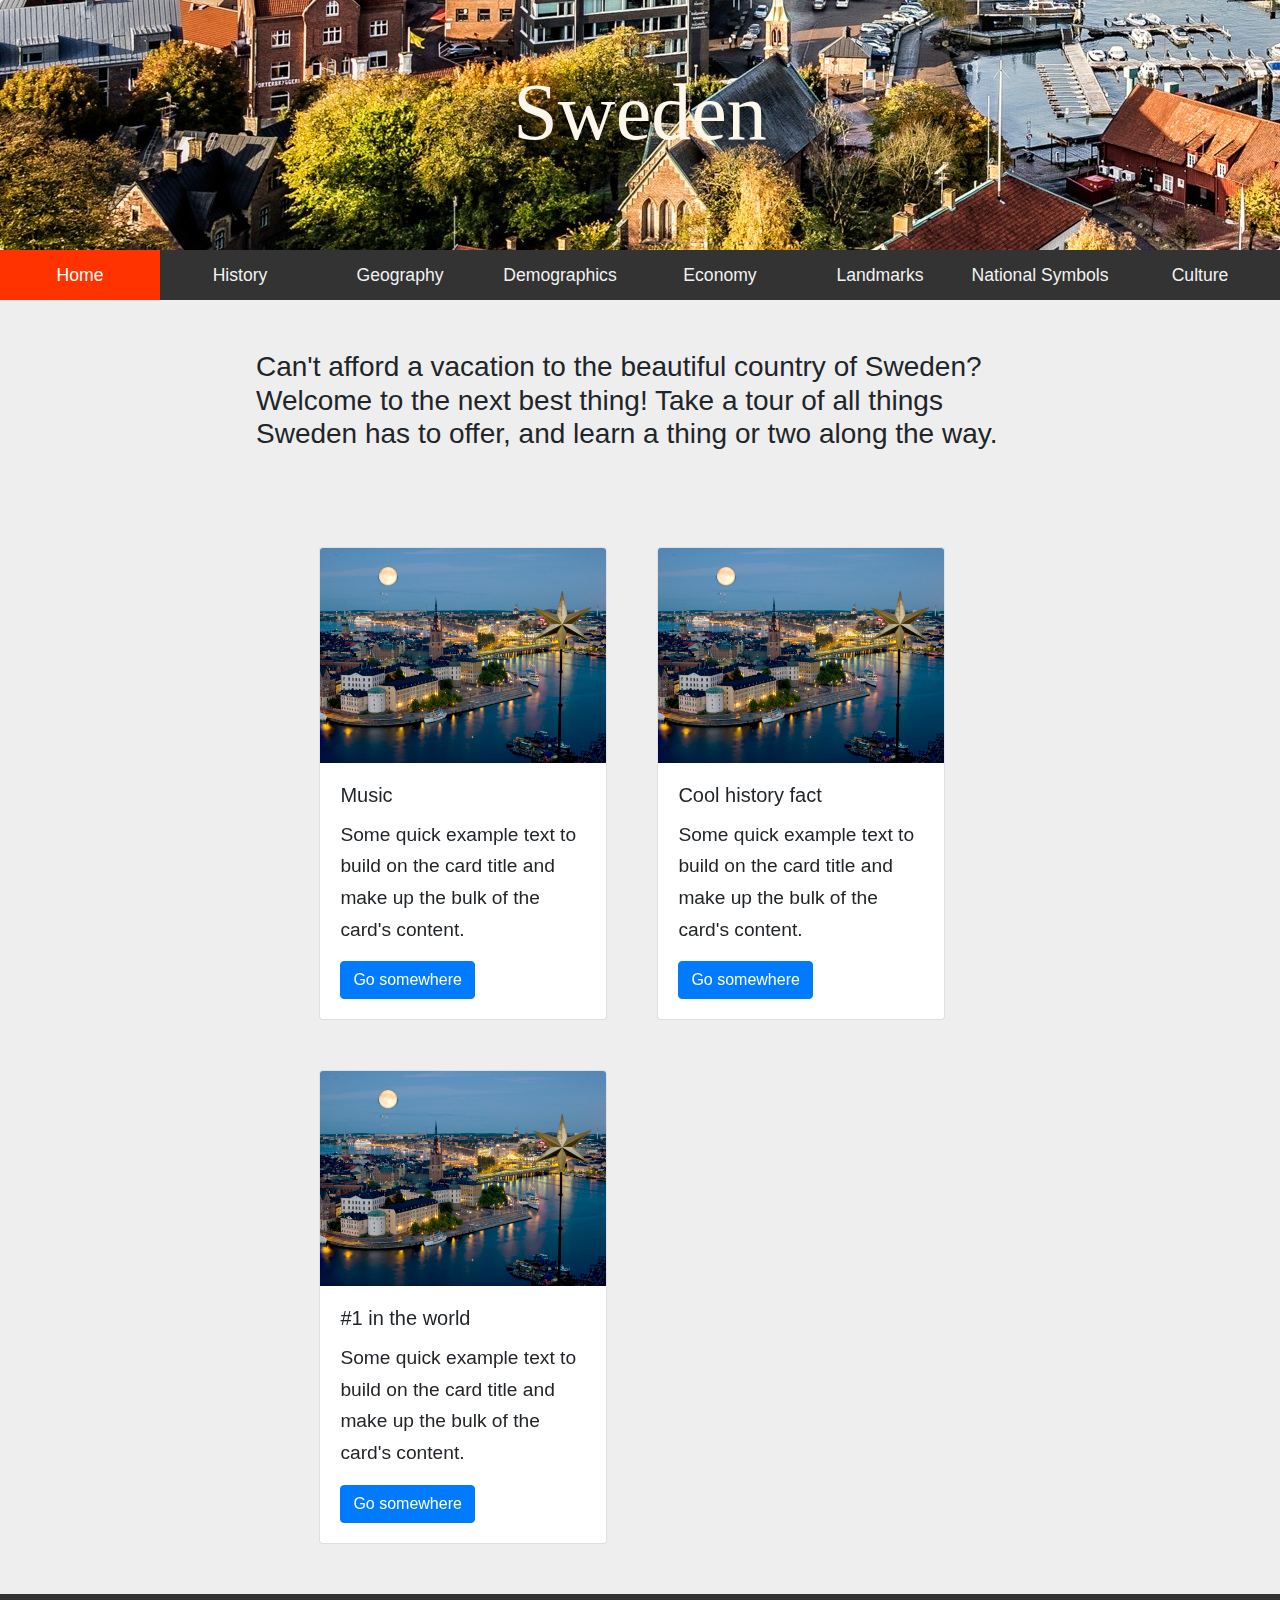
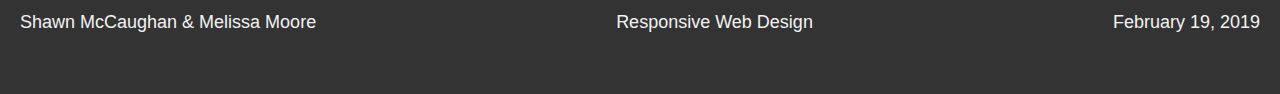
==== commit 59f3c1a4: "Add files via upload" ====
--- a/FinalProj/index.html
+++ b/FinalProj/index.html
@@ -27,10 +27,10 @@
         <div class="dropdown">
             <a href="Pages/history.html"><button class="dropbtn">History</button></a>
             <div class="dropdownItems">
-                <a href="history.html#prehistory">Prehistory</a>
-                <a href="#">History2</a>
-                <a href="#">History3</a>
-                <a href="#">History4</a>
+                <a href="Pages/history.html#prehistory">Prehistory</a>
+                <a href="Pages/history.html#viking">The Vikings</a>
+                <a href="Pages/history.html#worldwar">WWI & WWII</a>
+                <a href="Pages/history.html#recent">Recent History</a>
             </div>
         </div>
         <div class="dropdown">
@@ -106,74 +106,61 @@
 
     <!-- Tablet navbar -->
     <div id="sideMenu">
-        <div class="sideMenu-country-name"><a href="index.html">Home</a></div>
-        <div class="sideMenu-country-name"><a href="Pages/history.html">History</a></div>
-        <div class="sideMenu-country-name"><a href="Pages/geography.html">Geography</a></div>
-        <div class="sideMenu-country-name"><a href="Pages/demographic.html">Demographic</a></div>
-        <div class="sideMenu-country-name"><a href="Pages/economy.html">Economy</a></div>
-        <div class="sideMenu-country-name"><a href="Pages/landmarks.html">Landmarks</a></div>
-        <div class="sideMenu-country-name"><a href="Pages/natsymbols.html">National Symbol</a></div>
-        <div class="sideMenu-country-name"><a href="Pages/culture.html">Culture</a></div>
-    </div>
-
+        <div class="sideMenuPage active"><a href="index.html">Home</a></div>
+        <div class="sideMenuPage"><a href="Pages/history.html">History</a></div>
+        <div class="sideMenuPage"><a href="Pages/geography.html">Geography</a></div>
+        <div class="sideMenuPage"><a href="Pages/demographic.html">Demographic</a></div>
+        <div class="sideMenuPage"><a href="Pages/economy.html">Economy</a></div>
+        <div class="sideMenuPage"><a href="Pages/landmarks.html">Landmarks</a></div>
+        <div class="sideMenuPage"><a href="Pages/natsymbols.html">National Symbol</a></div>
+        <div class="sideMenuPage"><a href="Pages/culture.html">Culture</a></div>
+    </div>
+
+    <!-- Content -->
     <div id="content">
-        <p>Lorem ipsum dolor sit amet consectetur adipisicing elit. Ex incidunt blanditiis nisi placeat necessitatibus
-            possimus facere aspernatur voluptas dolorum similique. Cumque, iusto quibusdam nulla sequi autem explicabo
-            sapiente tenetur maxime!Lorem Lorem ipsum dolor sit amet consectetur, adipisicing elit. Amet nostrum dolor
-            qui
-            voluptatum nam aut quas at, adipisci ipsam autem necessitatibus beatae tempora quisquam vitae excepturi rem
-            aliquid aliquam quis! Lorem ipsum dolor sit amet consectetur adipisicing elit. Voluptatibus, reprehenderit
-            maiores. Autem incidunt, dolorem quos, molestias quibusdam harum adipisci aliquam laudantium accusamus
-            architecto explicabo minus corrupti officiis. Placeat, ipsam qui. Lorem ipsum dolor sit, amet consectetur
-            adipisicing elit. Natus, libero saepe a ex, cumque esse dicta suscipit eos minima rem iste optio velit
-            aliquid
-            mollitia, nesciunt ratione fuga exercitationem. Provident. Lorem ipsum dolor sit amet consectetur
-            adipisicing
-            elit. Magnam alias, libero fugit eum odio molestiae nihil itaque et tenetur rerum reprehenderit aliquid,
-            iste
-            consectetur ullam illo autem quos provident ab!Lorem ipsum dolor sit amet consectetur adipisicing elit. Ex
-            incidunt blanditiis nisi placeat necessitatibus possimus facere aspernatur voluptas dolorum similique.
-            Cumque,
-            iusto quibusdam nulla sequi autem explicabo sapiente tenetur maxime!Lorem Lorem ipsum dolor sit amet
-            consectetur, adipisicing elit. Amet nostrum dolor qui voluptatum nam aut quas at, adipisci ipsam autem
-            necessitatibus beatae tempora quisquam vitae excepturi rem aliquid aliquam quis! Lorem ipsum dolor sit amet
-            consectetur adipisicing elit. Voluptatibus, reprehenderit maiores. Autem incidunt, dolorem quos, molestias
-            quibusdam harum adipisci aliquam laudantium accusamus architecto explicabo minus corrupti officiis.
-            Placeat,
-            ipsam qui. Lorem ipsum dolor sit, amet consectetur adipisicing elit. Natus, libero saepe a ex, cumque esse
-            dicta suscipit eos minima rem iste optio velit aliquid mollitia, nesciunt ratione fuga exercitationem.
-            Provident. Lorem ipsum dolor sit amet consectetur adipisicing elit. Magnam alias, libero fugit eum odio
-            molestiae nihil itaque et tenetur rerum reprehenderit aliquid, iste consectetur ullam illo autem quos
-            provident
-            ab!Lorem ipsum dolor sit amet consectetur adipisicing elit. Ex incidunt blanditiis nisi placeat
-            necessitatibus
-            possimus facere aspernatur voluptas dolorum similique. Cumque, iusto quibusdam nulla sequi autem explicabo
-            sapiente tenetur maxime!Lorem Lorem ipsum dolor sit amet consectetur, adipisicing elit. Amet nostrum dolor
-            qui
-            voluptatum nam aut quas at, adipisci ipsam autem necessitatibus beatae tempora quisquam vitae excepturi rem
-            aliquid aliquam quis! Lorem ipsum dolor sit amet consectetur adipisicing elit. Voluptatibus, reprehenderit
-            maiores. Autem incidunt, dolorem quos, molestias quibusdam harum adipisci aliquam laudantium accusamus
-            architecto explicabo minus corrupti officiis. Placeat, ipsam qui. Lorem ipsum dolor sit, amet consectetur
-            adipisicing elit. Natus, libero saepe a ex, cumque esse dicta suscipit eos minima rem iste optio velit
-            aliquid
-            mollitia, nesciunt ratione fuga exercitationem. Provident. Lorem ipsum dolor sit amet consectetur
-            adipisicing
-            elit. Magnam alias, libero fugit eum odio molestiae nihil itaque et tenetur rerum reprehenderit aliquid,
-            iste
-            consectetur ullam illo autem quos provident ab!</p>
-
-        <div class="container mt-3">
-
+        <h3>Can't afford a vacation to the beautiful country of Sweden? Welcome to the next best thing! Take a tour of
+            all things Sweden has to offer, and learn a thing or two along the way.</h3>
+        <br><br>
+        <div id="main">
+            <div class="card pageCard" style="width: 18rem;">
+                <img class="card-img-top" src="Images/Sweden1.jpg" alt="Card image cap">
+                <div class="card-body">
+                    <h5 class="card-title">Music</h5>
+                    <p class="card-text">Some quick example text to build on the card title and make up the bulk of the
+                        card's content.</p>
+                    <a href="#" class="btn btn-primary">Go somewhere</a>
+                </div>
+            </div>
+            <div class="card pageCard" style="width: 18rem;">
+                <img class="card-img-top" src="Images/Sweden1.jpg" alt="Card image cap">
+                <div class="card-body">
+                    <h5 class="card-title">Cool history fact</h5>
+                    <p class="card-text">Some quick example text to build on the card title and make up the bulk of the
+                        card's content.</p>
+                    <a href="#" class="btn btn-primary">Go somewhere</a>
+                </div>
+            </div>
+            <div class="card pageCard" style="width: 18rem;">
+                <img class="card-img-top" src="Images/Sweden1.jpg" alt="Card image cap">
+                <div class="card-body">
+                    <h5 class="card-title">#1 in the world</h5>
+                    <p class="card-text">Some quick example text to build on the card title and make up the bulk of the
+                        card's content.</p>
+                    <a href="#" class="btn btn-primary">Go somewhere</a>
+                </div>
+            </div>
+        </div>
+
+        <!--<div class="container mt-3">
             <div id="myCarousel" class="carousel slide" data-ride="carousel">
-
-                <!-- Indicators -->
+               ***  Indicators ***
                 <ul class="carousel-indicators">
                     <li data-target="#myCarousel" data-slide-to="0" class="active"></li>
                     <li data-target="#myCarousel" data-slide-to="1"></li>
                     <li data-target="#myCarousel" data-slide-to="2"></li>
                 </ul>
 
-                <!-- The slideshow -->
+                ***The slideshow***
                 <div class="carousel-inner">
                     <div class="carousel-item active">
                         <img src="Images/Sweden1.jpg" alt="Sweden" width="1100" height="500">
@@ -186,7 +173,7 @@
                     </div>
                 </div>
 
-                <!-- Left and right controls -->
+                ***Left and right controls***
                 <a class="carousel-control-prev" href="#myCarousel" data-slide="prev">
                     <span class="carousel-control-prev-icon"></span>
                 </a>
@@ -194,64 +181,12 @@
                     <span class="carousel-control-next-icon"></span>
                 </a>
             </div>
-
-        </div>
-        <p>Lorem ipsum, dolor sit amet consectetur adipisicing elit. Maxime nemo explicabo quisquam quam ad
-            vero! Ducimus
-            cum ipsam quidem eligendi, molestias eius consequuntur commodi neque numquam, facilis tempore
-            voluptates
-            repudiandae!Lorem ipsum, dolor sit amet consectetur adipisicing elit. Maxime nemo explicabo
-            quisquam quam ad
-            vero! Ducimus cum ipsam quidem eligendi, molestias eius consequuntur commodi neque numquam,
-            facilis tempore
-            voluptates repudiandae!Lorem ipsum, dolor sit amet consectetur adipisicing elit. Maxime nemo
-            explicabo quisquam
-            quam ad vero! Ducimus cum ipsam quidem eligendi, molestias eius consequuntur commodi neque
-            numquam, facilis
-            tempore voluptates repudiandae!Lorem ipsum, dolor sit amet consectetur adipisicing elit. Maxime
-            nemo explicabo
-            quisquam quam ad vero! Ducimus cum ipsam quidem eligendi, molestias eius consequuntur commodi
-            neque numquam,
-            facilis tempore voluptates repudiandae!Lorem ipsum, dolor sit amet consectetur adipisicing
-            elit. Maxime nemo
-            explicabo quisquam quam ad vero! Ducimus cum ipsam quidem eligendi, molestias eius consequuntur
-            commodi neque
-            numquam, facilis tempore voluptates repudiandae!Lorem ipsum, dolor sit amet consectetur
-            adipisicing elit.
-            Maxime nemo explicabo quisquam quam ad vero! Ducimus cum ipsam quidem eligendi, molestias eius
-            consequuntur
-            commodi neque numquam, facilis tempore voluptates repudiandae!Lorem ipsum, dolor sit amet
-            consectetur
-            adipisicing elit. Maxime nemo explicabo quisquam quam ad vero! Ducimus cum ipsam quidem
-            eligendi, molestias
-            eius consequuntur commodi neque numquam, facilis tempore voluptates repudiandae!Lorem ipsum,
-            dolor sit amet
-            consectetur adipisicing elit. Maxime nemo explicabo quisquam quam ad vero! Ducimus cum ipsam
-            quidem eligendi,
-            molestias eius consequuntur commodi neque numquam, facilis tempore voluptates repudiandae!Lorem
-            ipsum, dolor
-            sit amet consectetur adipisicing elit. Maxime nemo explicabo quisquam quam ad vero! Ducimus cum
-            ipsam quidem
-            eligendi, molestias eius consequuntur commodi neque numquam, facilis tempore voluptates
-            repudiandae!Lorem
-            ipsum, dolor sit amet consectetur adipisicing elit. Maxime nemo explicabo quisquam quam ad
-            vero! Ducimus cum
-            ipsam quidem eligendi, molestias eius consequuntur commodi neque numquam, facilis tempore
-            voluptates
-            repudiandae!Lorem ipsum, dolor sit amet consectetur adipisicing elit. Maxime nemo explicabo
-            quisquam quam ad
-            vero! Ducimus cum ipsam quidem eligendi, molestias eius consequuntur commodi neque numquam,
-            facilis tempore
-            voluptates repudiandae!Lorem ipsum, dolor sit amet consectetur adipisicing elit. Maxime nemo
-            explicabo quisquam
-            quam ad vero! Ducimus cum ipsam quidem eligendi, molestias eius consequuntur commodi neque
-            numquam, facilis
-            tempore voluptates repudiandae!Lorem ipsum, dolor sit amet consectetur adipisicing elit. Maxime
-            nemo explicabo</p>
+        </div>-->
+
     </div>
 
     <!-- Footer -->
-    <footer>
+    <footer id="footer">
         <div id="names">Shawn McCaughan &amp; Melissa Moore</div>
         <div id="date">February 19, 2019</div>
         <div id="course">Responsive Web Design</div>
--- a/FinalProj/style.css
+++ b/FinalProj/style.css
@@ -25,17 +25,41 @@
     font-family: Cambria, Cochin, Georgia, Times, 'Times New Roman', serif;
 }
 
+/* End Header */
+
+.thumbnail {
+    width: 300px;
+    float: right;
+    margin: 10px;
+    border: #a5a5a5 thin solid;
+    padding: 3px;
+    font-size: 14px;
+    text-align: center;
+}
+
+#content {
+    min-height: 100%;
+    overflow: auto;
+    padding-bottom: 75px;
+    margin: 50px 20% 50px 20%;
+    line-height: 165%;
+    font-size: 1.2em;
+}
+
+#content #main {
+    margin-left: 5%;
+}
+
 /* Footer */
-footer {
-    position: initial;
-    bottom: 0;
-    border: solid thin gray;
-    background-color: deepskyblue;
-    width: 100%;
-    height: 30px;
-    color: black;
+#footer {
+    position: relative;
+    padding-top: 15px;
+    background-color: #333;
+    /*width: 100%;*/
+    height: 100px;
+    margin-top: -100px;
+    color: #f2f2f2;
     font-size: 18px;
-    box-sizing: border-box;
 }
 
 #names {
@@ -50,6 +74,12 @@
 #date {
     float: right;
     margin-right: 20px;
+}
+
+/* End Footer */
+
+cite {
+    float: right;
 }
 
 /* Spans */
@@ -136,16 +166,23 @@
     }
 
     /* Content */
-    #content {
+    /*#content {
+        height: 100%;
         margin: 50px 20% 50px 20%;
         line-height: 165%;
         font-size: 1.2em;
     }
 
-    p {
-        padding: 20px;
-    }
-}
+    #content #main {
+        margin-left: 5%;
+    }*/
+
+    .pageCard {
+        margin: 25px;
+        float: left;
+    }
+}
+/* End Desktop */
 
 /* Tablet */
 @media screen and (min-width: 600px) and (max-width:1200px) {
@@ -156,35 +193,50 @@
     }
 
     #sideMenu {
-        list-style-type: none;
-        font-size: 1.5em;
+        /*list-style-type: none;*/
+        font-size: 1.1em;
         margin: 0;
         padding: 0;
         width: 150px;
         height: 100%;
         position: absolute;
         display: block;
-        text-decoration: none;
+        /*text-decoration: none;*/
         clear: both;
         text-align: center;
         cursor: default;
-        color: #333;
-    }
-
-    .sideMenu-country-name:hover {
+        /*color: #333*/
+    }
+
+    .sideMenuPage.active {
+        background-color: #ff3300;
+    }
+
+    .sideMenuPage:hover {
         background-color: #ff6d48;
     }
 
-    .sideMenu-country-name {
+    .sideMenuPage {
         padding: 5px;
         border-bottom: 1px black solid;
-        border-right: 1px black solid;
-    }
-
+        /*border-right: 1px black solid;*/
+        background-color: #333;
+        padding: .7em;
+    }
+
+    .sideMenuPage a {
+        color: #f2f2f2;
+        text-decoration: none;
+    }
+
+    /* Content */
     #content {
-        margin-left: 175px;
-    }
-}
+        margin: 50px 12px 50px 175px;
+        line-height: 165%;
+        font-size: 1.2em;
+    }
+}
+/* End Tablet */
 
 /* Mobile */
 @media screen and (max-width: 600px) {
@@ -251,4 +303,5 @@
     .topnav .icon {
         display: none;
     }
-}+}
+/* End Mobile */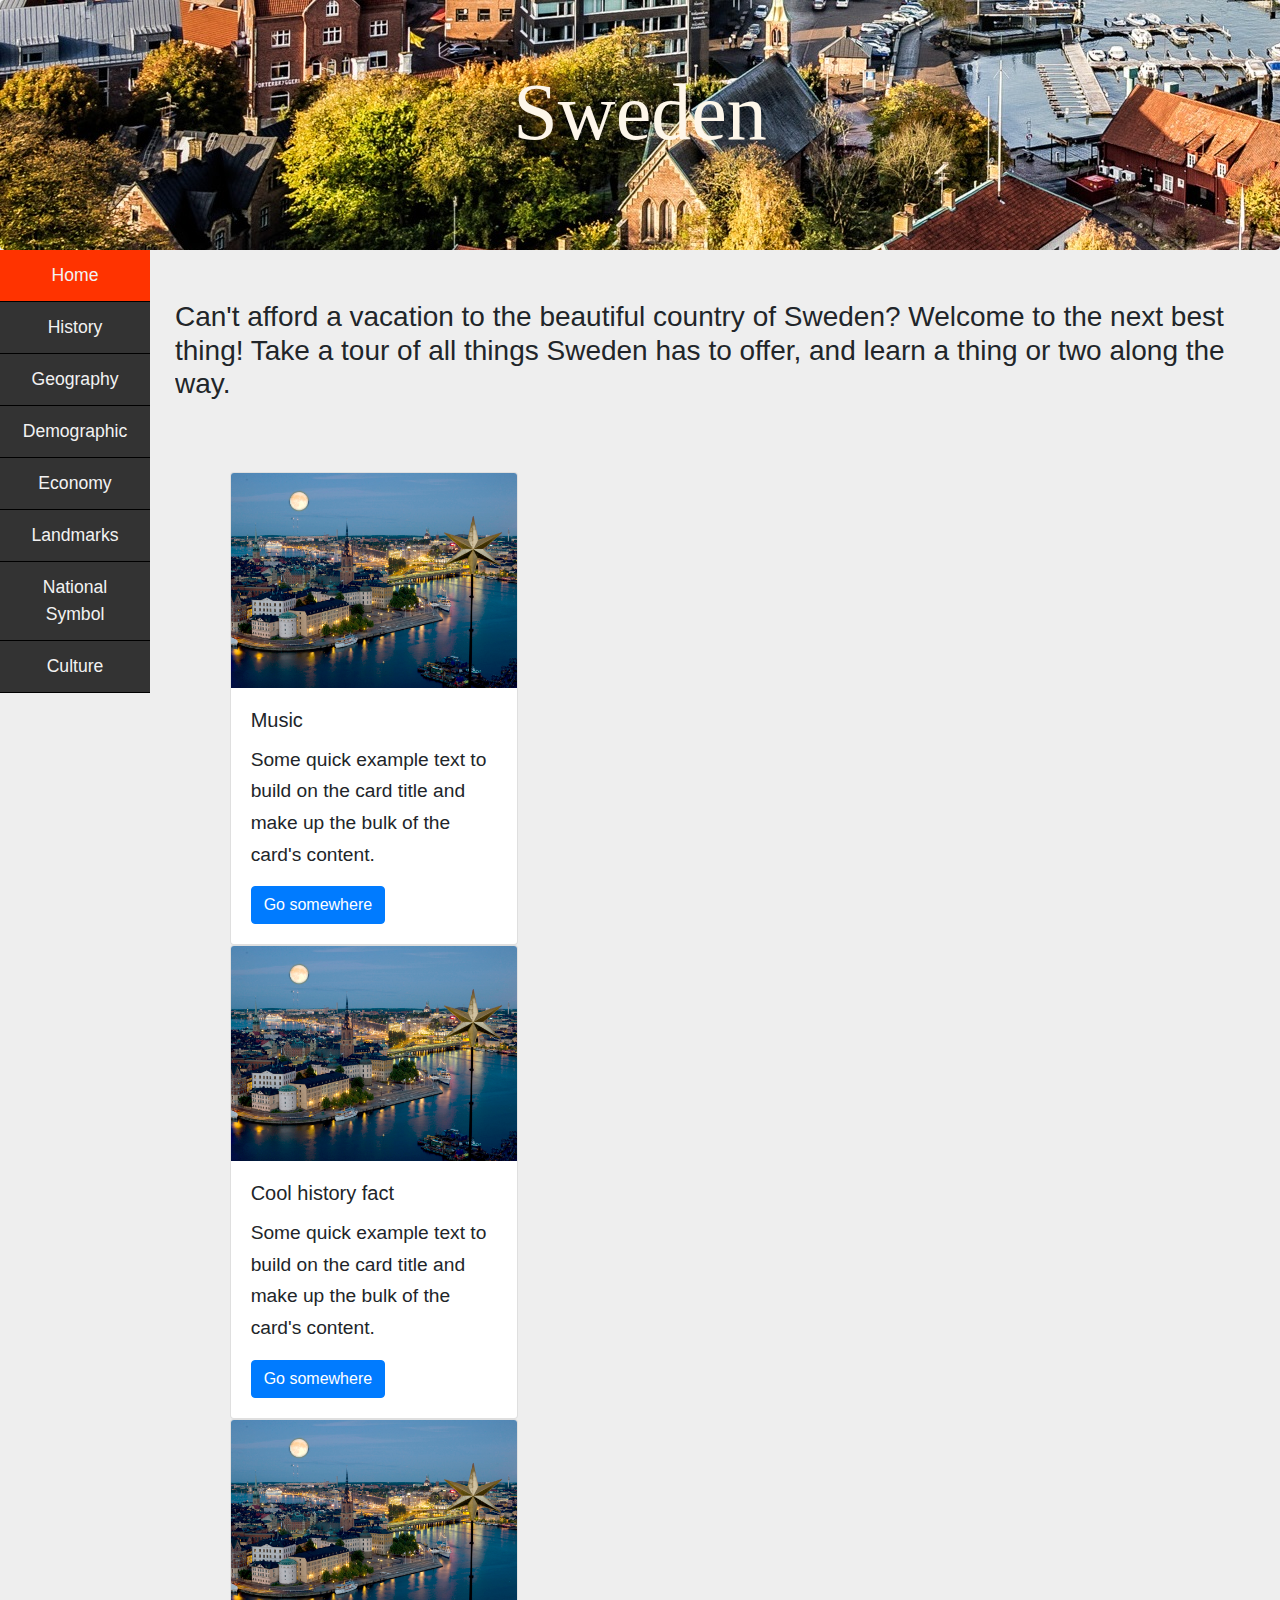
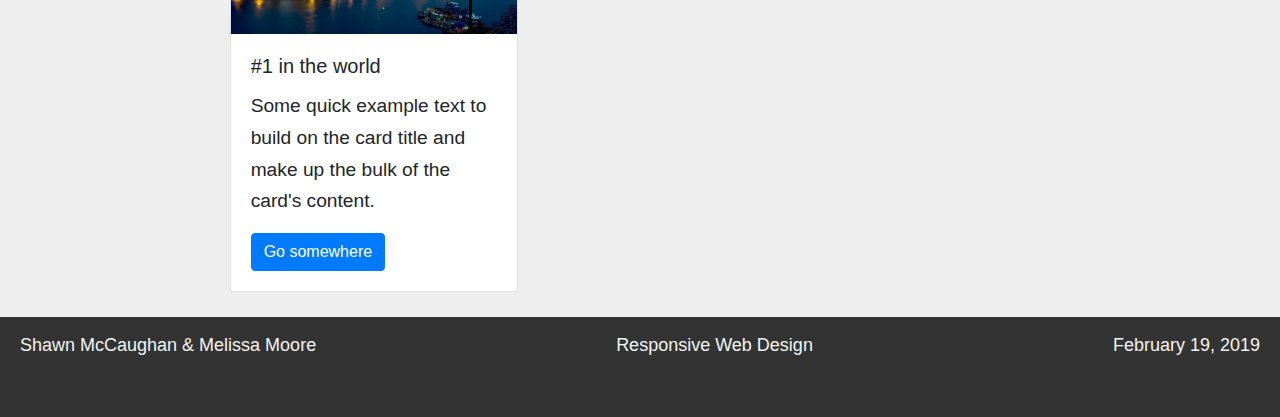
==== commit 8ed83e33: "All pages are good and ready to go!" ====
--- a/FinalProj/index.html
+++ b/FinalProj/index.html
@@ -3,7 +3,7 @@
 
 <head>
     <meta charset="utf-8">
-    <title>Sweden - Moore & McCaughan</title>
+    <title>Sweden - Moore &amp; McCaughan</title>
     <meta name="viewport" content="width=device-width, initial-scale=1">
     <link rel="stylesheet" href="https://maxcdn.bootstrapcdn.com/bootstrap/4.2.1/css/bootstrap.min.css">
     <script src="https://ajax.googleapis.com/ajax/libs/jquery/3.3.1/jquery.min.js"></script>
@@ -29,7 +29,7 @@
             <div class="dropdownItems">
                 <a href="Pages/history.html#prehistory">Prehistory</a>
                 <a href="Pages/history.html#viking">The Vikings</a>
-                <a href="Pages/history.html#worldwar">WWI & WWII</a>
+                <a href="Pages/history.html#worldwar">WWI &amp; WWII</a>
                 <a href="Pages/history.html#recent">Recent History</a>
             </div>
         </div>
@@ -92,7 +92,7 @@
     <!-- Mobile navbar -->
     <div class="topnav" id="myTopnav">
         <a href="index.html" class="active">Home</a>
-        <a href="Pages/history.html">History</a>
+        <a href="Pages/history.html"></a>
         <a href="Pages/geography.html">Geography</a>
         <a href="Pages/demographics.html">Demographics</a>
         <a href="Pages/economy.html">Economy</a>
--- a/FinalProj/style.css
+++ b/FinalProj/style.css
@@ -27,6 +27,7 @@
 
 /* End Header */
 
+/* Content */
 .thumbnail {
     width: 300px;
     float: right;
@@ -49,6 +50,12 @@
 #content #main {
     margin-left: 5%;
 }
+
+cite {
+    float: right;
+}
+
+/* End Content */
 
 /* Footer */
 #footer {
@@ -78,18 +85,16 @@
 
 /* End Footer */
 
-cite {
-    float: right;
-}
-
 /* Spans */
 .startFont {
     font-size: 1.5em;
     font-weight: bold;
 }
 
+/* *****MEDIA QUERIES***** */
+
 /* Desktop */
-@media screen and (min-width: 1200px) {
+@media screen and (min-width: 1300px) {
 
     /* Navbar */
     .topnav,
@@ -132,12 +137,13 @@
         color: #333;
     }
 
+    .dropbtn:hover {
+        background-color: #ff6d48;
+        color: #333;
+    }
+
     .dropdown:hover .dropdownItems {
         display: block;
-    }
-
-    .dropdown:hover .dropbtn {
-        background-color: #333;
     }
 
     .navbarDesktop {
@@ -182,10 +188,11 @@
         float: left;
     }
 }
+
 /* End Desktop */
 
 /* Tablet */
-@media screen and (min-width: 600px) and (max-width:1200px) {
+@media screen and (min-width: 600px) and (max-width:1300px) {
 
     .navbarDesktop,
     .topnav {
@@ -236,6 +243,7 @@
         font-size: 1.2em;
     }
 }
+
 /* End Tablet */
 
 /* Mobile */
@@ -304,4 +312,7 @@
         display: none;
     }
 }
-/* End Mobile */+
+/* End Mobile */
+
+/* *****END OF MEDIA QUERIES***** */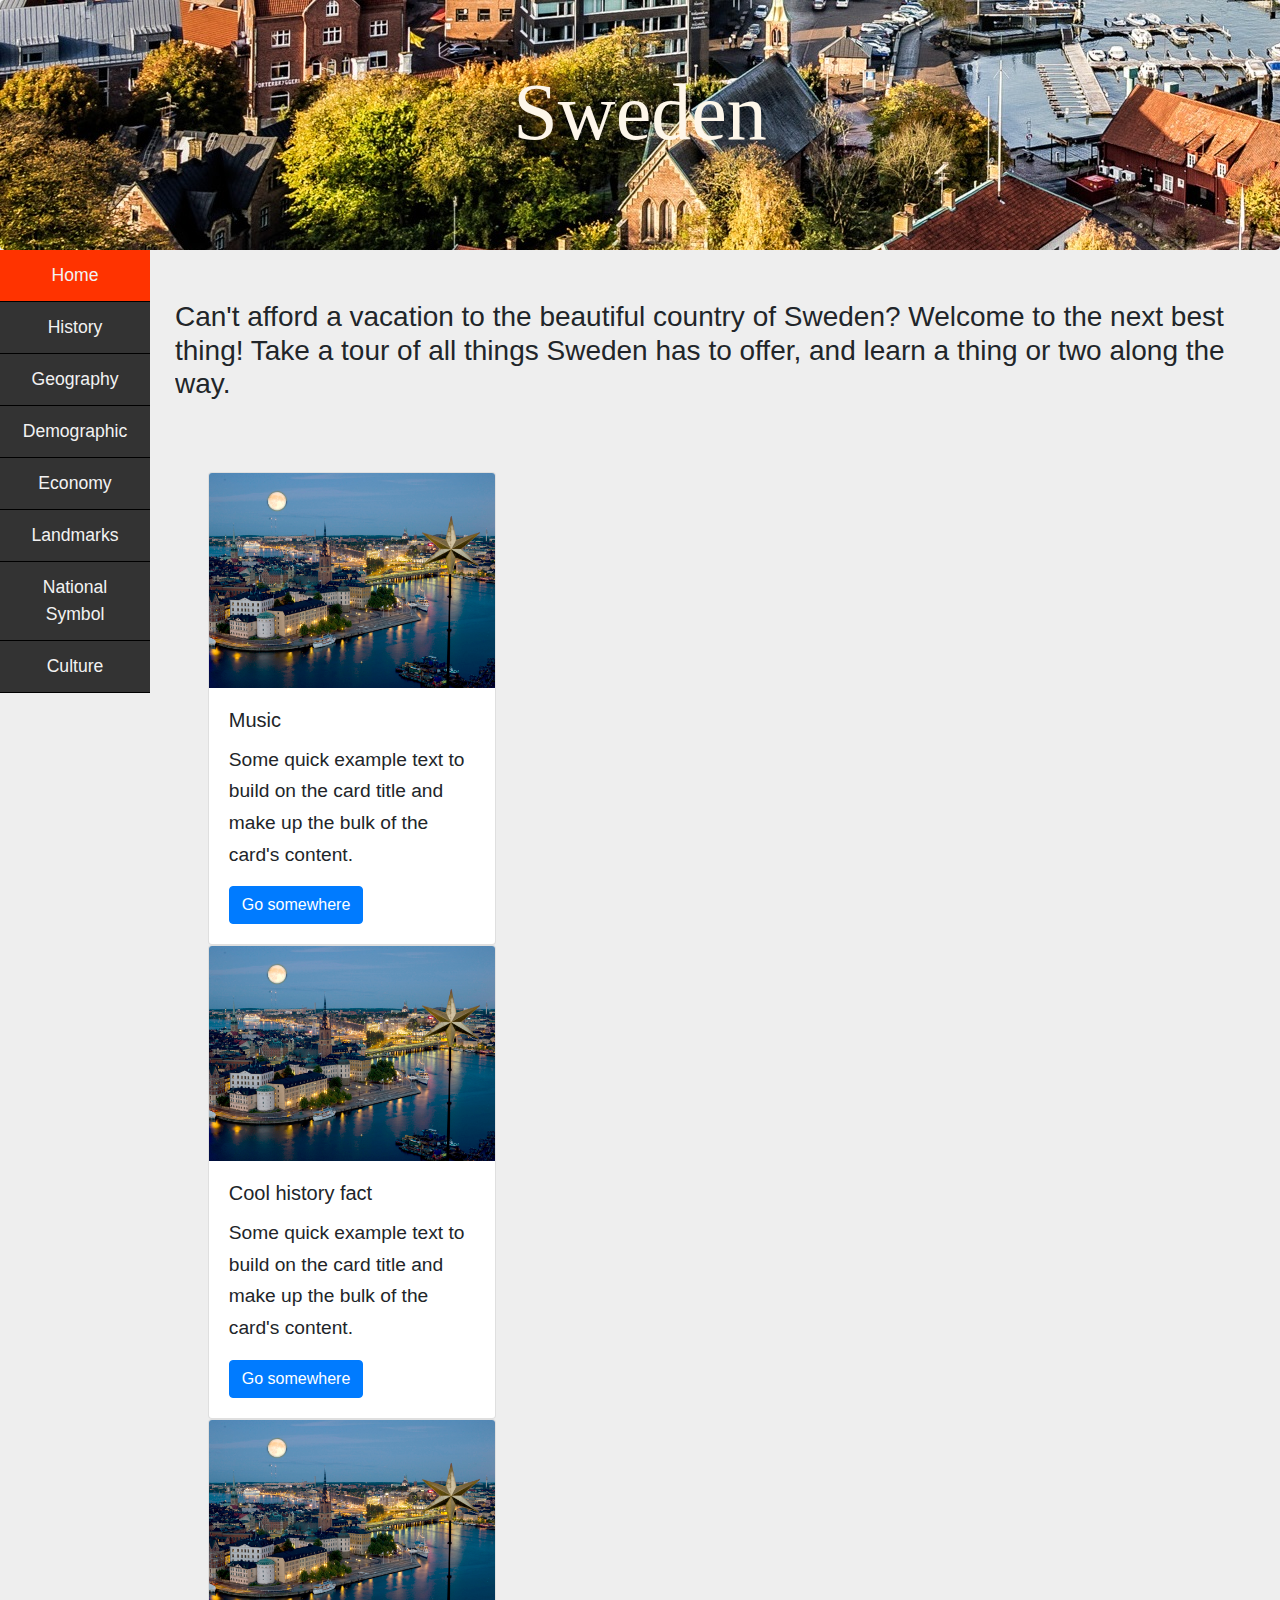
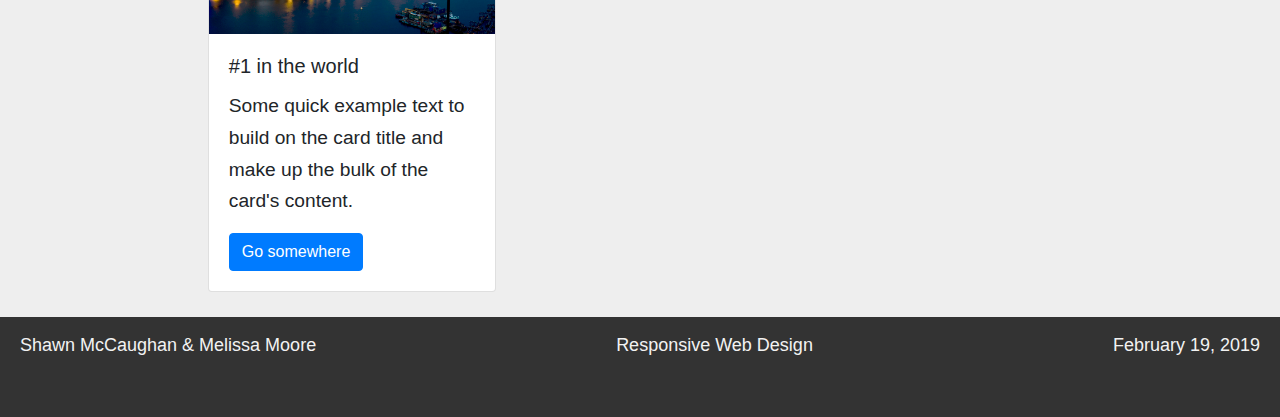
==== commit 878f0068: "More pages done" ====
--- a/FinalProj/index.html
+++ b/FinalProj/index.html
@@ -36,37 +36,33 @@
         <div class="dropdown">
             <a href="Pages/geography.html"><button class="dropbtn">Geography</button></a>
             <div class="dropdownItems">
-                <a href="#">Geography1</a>
-                <a href="#">Geography2</a>
-                <a href="#">Geography3</a>
-                <a href="#">Geography4</a>
+                <a href="Pages/geography.html#location">Location</a>
+                <a href="Pages/geography.html#climate">Climate</a>
+                <a href="Pages/geography.html#cities">Top five biggest cities</a>
             </div>
         </div>
         <div class="dropdown">
             <a href="Pages/demographics.html"><button class="dropbtn">Demographics</button></a>
             <div class="dropdownItems">
-                <a href="#">Demographics1</a>
-                <a href="#">Demographics2</a>
-                <a href="#">Demographics3</a>
-                <a href="#">Demographics4</a>
+                <a href="Pages/demographics.html#language">Language</a>
+                <a href="Pages/demographics.html#health">Health</a>
+                <a href="Pages/demographics.html#immigration">Immigration</a>
             </div>
         </div>
         <div class="dropdown">
-            <a href="Pages/economy.html"><button class="dropbtn">Economy</button></a>
+            <a href="economy.html"><button class="dropbtn">Economy</button></a>
             <div class="dropdownItems">
-                <a href="#">Economy1</a>
-                <a href="#">Economy2</a>
-                <a href="#">Economy3</a>
-                <a href="#">Economy4</a>
+                <a href="Pages/economy.html#taxes">Taxes</a>
+                <a href="Pages/economy.html#transport">Transport</a>
+                <a href="Pages/economy.html#manufacturing">Manufacturing</a>
+                <a href="Pages/economy.html#trade">Trade</a>
             </div>
         </div>
         <div class="dropdown">
-            <a href="Pages/landmarks.html"><button class="dropbtn">Landmarks</button></a>
+            <a href="landmarks.html"><button class="dropbtn">Landmarks</button></a>
             <div class="dropdownItems">
-                <a href="#">Landmarks1</a>
-                <a href="#">Landmarks2</a>
-                <a href="#">Landmarks3</a>
-                <a href="#">Landmarks4</a>
+                <a href="Pages/landmarks.html#architecture">Architecture</a>
+                <a href="Pages/landmarks.html#natural">Natural</a>
             </div>
         </div>
         <div class="dropdown">
@@ -150,39 +146,6 @@
                 </div>
             </div>
         </div>
-
-        <!--<div class="container mt-3">
-            <div id="myCarousel" class="carousel slide" data-ride="carousel">
-               ***  Indicators ***
-                <ul class="carousel-indicators">
-                    <li data-target="#myCarousel" data-slide-to="0" class="active"></li>
-                    <li data-target="#myCarousel" data-slide-to="1"></li>
-                    <li data-target="#myCarousel" data-slide-to="2"></li>
-                </ul>
-
-                ***The slideshow***
-                <div class="carousel-inner">
-                    <div class="carousel-item active">
-                        <img src="Images/Sweden1.jpg" alt="Sweden" width="1100" height="500">
-                    </div>
-                    <div class="carousel-item">
-                        <img src="Images/Sweden2.jpg" alt="Sweden" width="1100" height="500">
-                    </div>
-                    <div class="carousel-item">
-                        <img src="Images/Sweden3.jpg" alt="Sweden" width="1100" height="500">
-                    </div>
-                </div>
-
-                ***Left and right controls***
-                <a class="carousel-control-prev" href="#myCarousel" data-slide="prev">
-                    <span class="carousel-control-prev-icon"></span>
-                </a>
-                <a class="carousel-control-next" href="#myCarousel" data-slide="next">
-                    <span class="carousel-control-next-icon"></span>
-                </a>
-            </div>
-        </div>-->
-
     </div>
 
     <!-- Footer -->
--- a/FinalProj/style.css
+++ b/FinalProj/style.css
@@ -1,9 +1,8 @@
 /* Global */
 body,
 html {
-    height: 100%;
+    max-height: 100%;
     margin: 0;
-    padding-bottom: 100px;
     background-color: #eeeeee;
 }
 
@@ -48,13 +47,24 @@
 }
 
 #content #main {
-    margin-left: 5%;
+    margin-left: 3%;
 }
 
 cite {
     float: right;
 }
 
+.left {
+    float: left;
+}
+
+.right {
+    float: right;
+}
+
+.center {
+    text-align: center;
+}
 /* End Content */
 
 /* Footer */
@@ -150,7 +160,7 @@
         background-color: #333;
         width: 100%;
         height: 50px;
-        position: sticky;
+        /*position: sticky;*/
         top: 0;
         margin-top: 0px;
         padding: 0;
@@ -161,14 +171,9 @@
         color: white;
     }
 
-    /* Carousel */
-    .carousel-inner img {
-        width: 100%;
-        height: auto;
-    }
-
-    .carousel {
-        margin-top: 100px;
+    .transparentBackground {
+        padding: 15px;
+        background-color: #4747473f;
     }
 
     /* Content */
@@ -184,8 +189,12 @@
     }*/
 
     .pageCard {
-        margin: 25px;
+        margin: 35px;
         float: left;
+    }
+
+    .chart {
+        max-width: 600px;
     }
 }
 
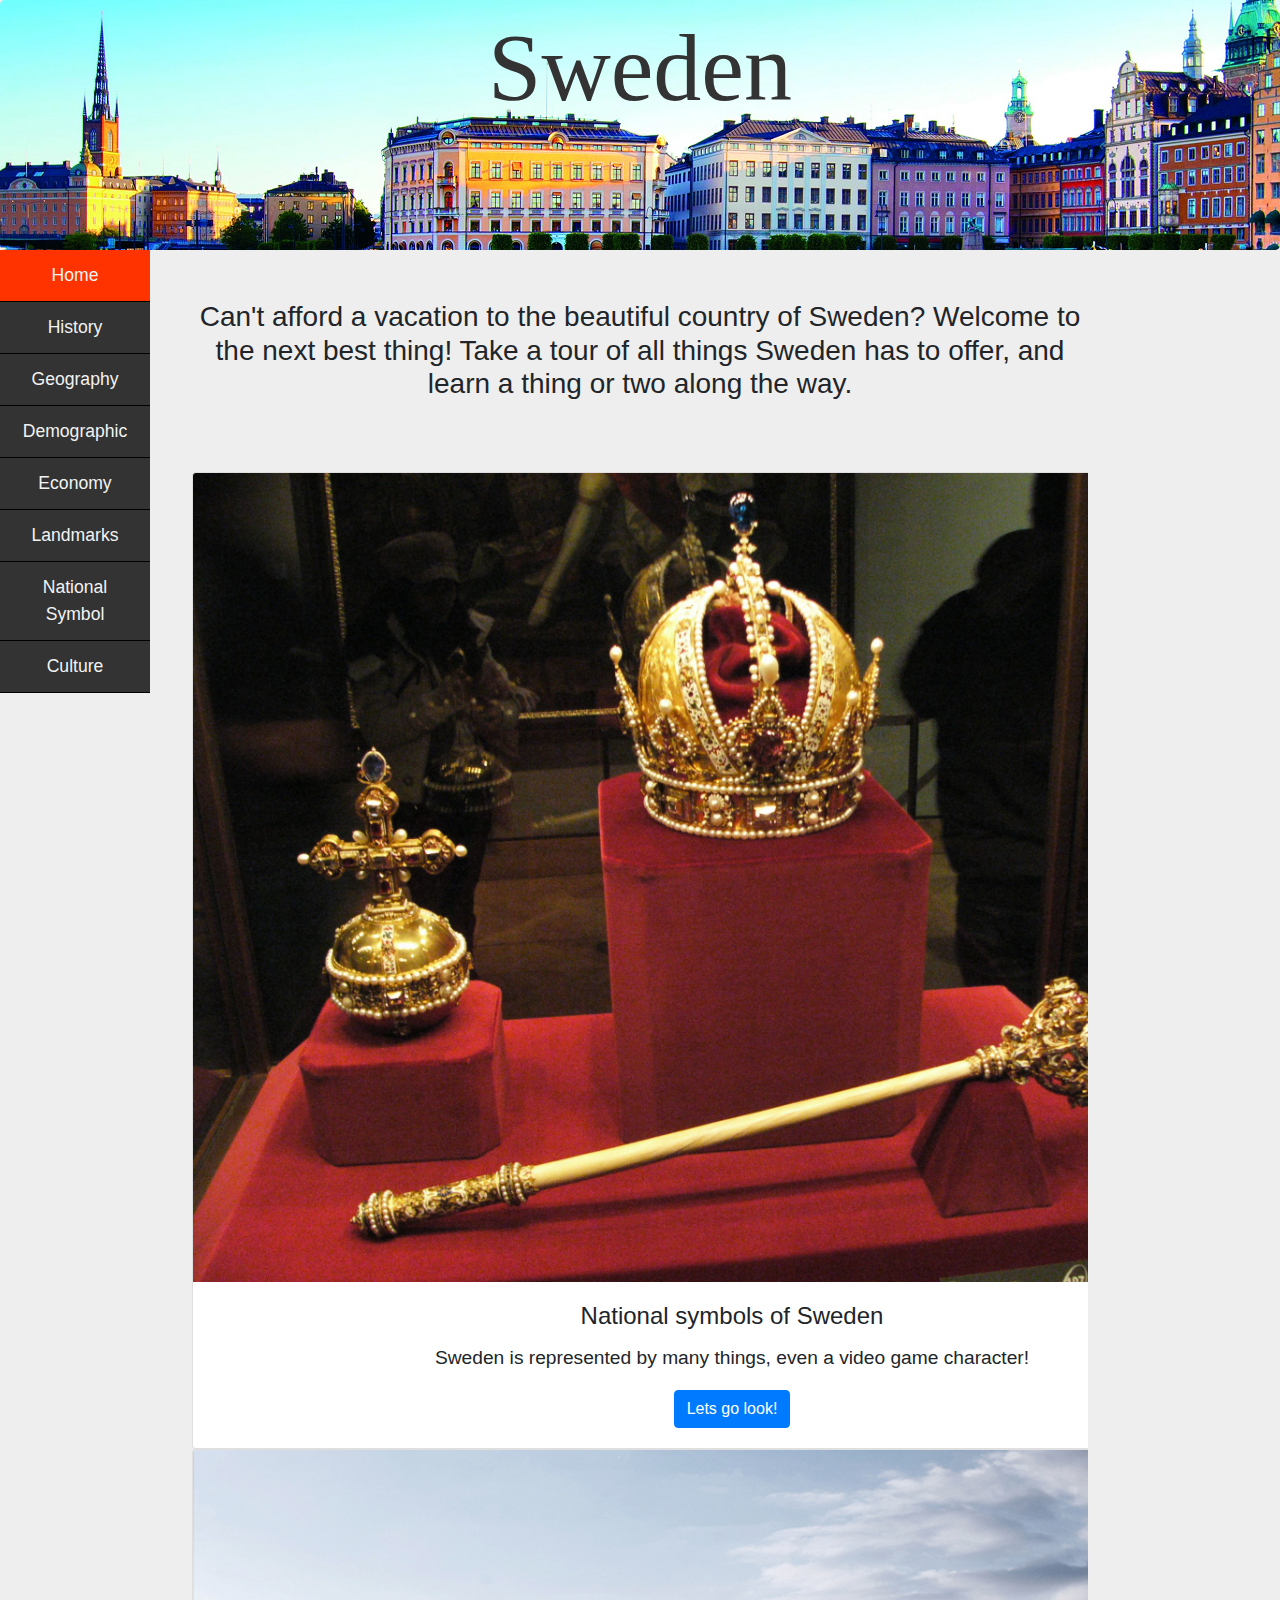
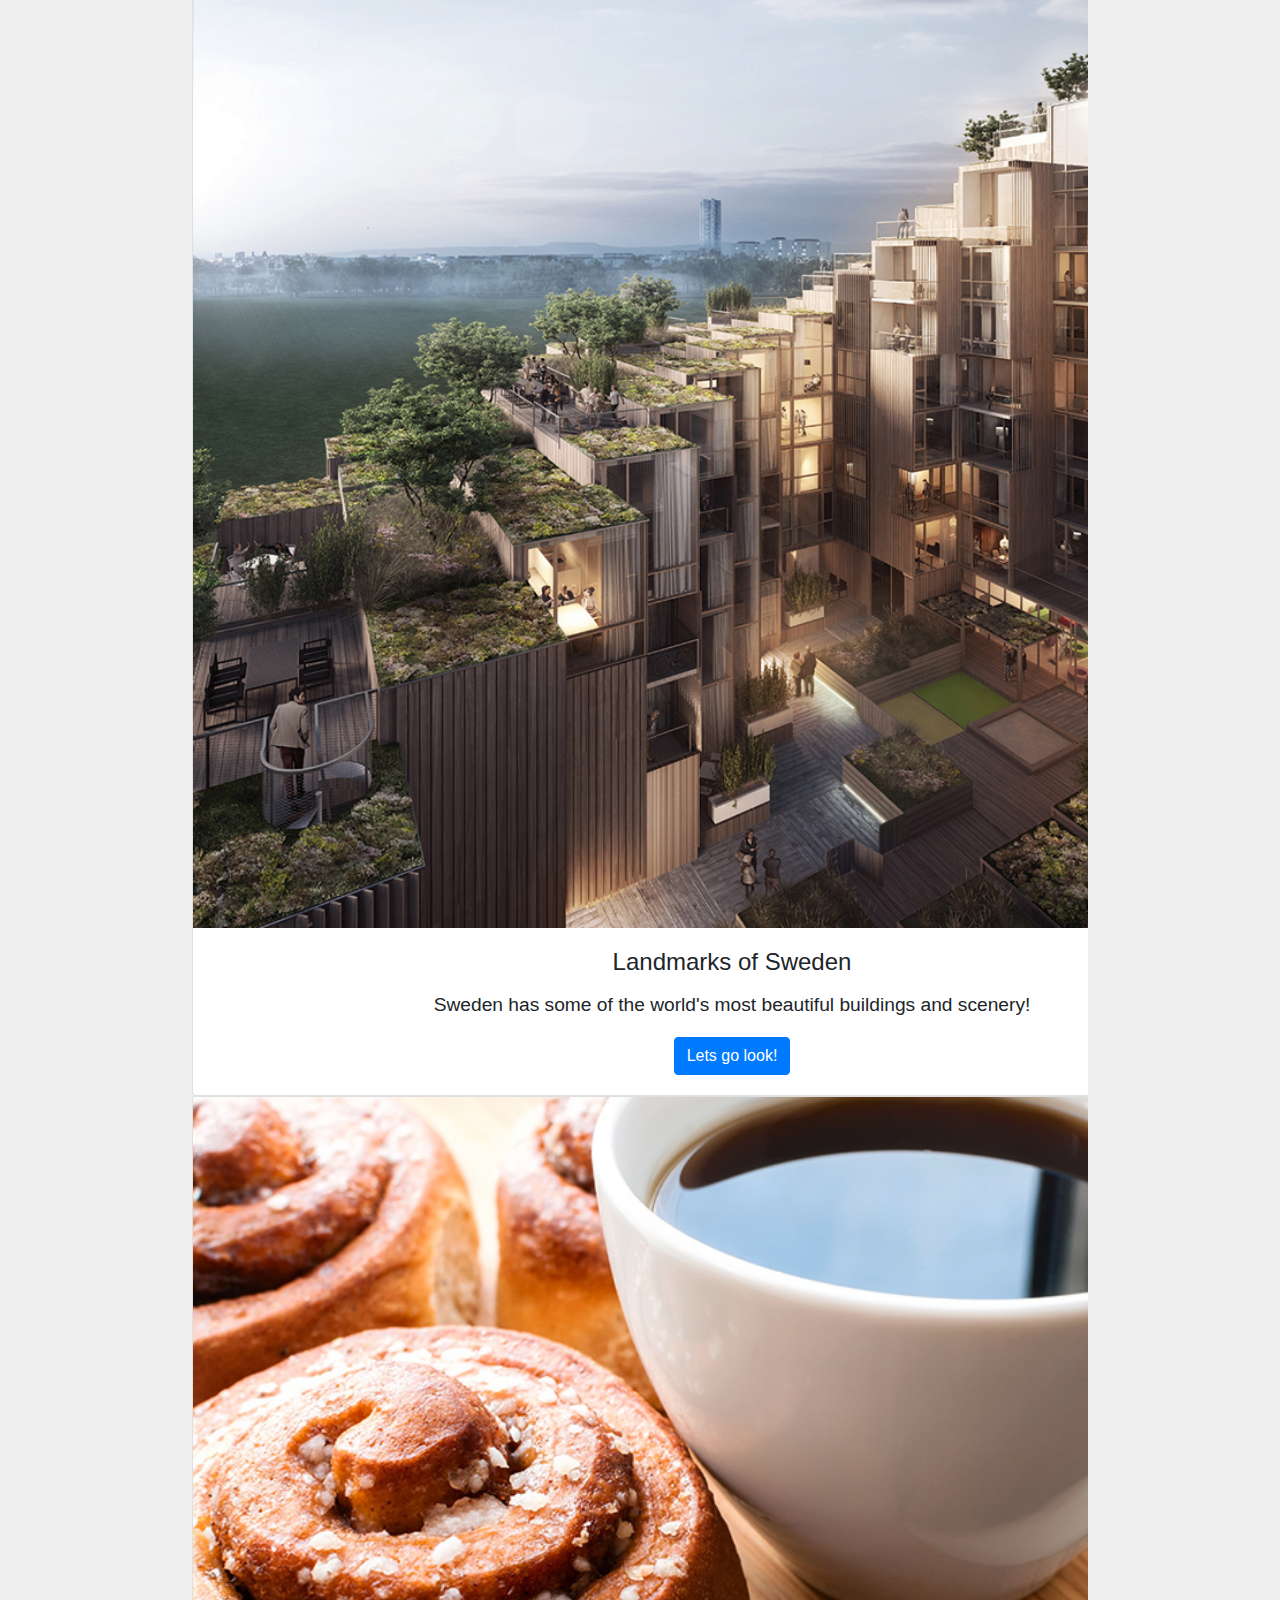
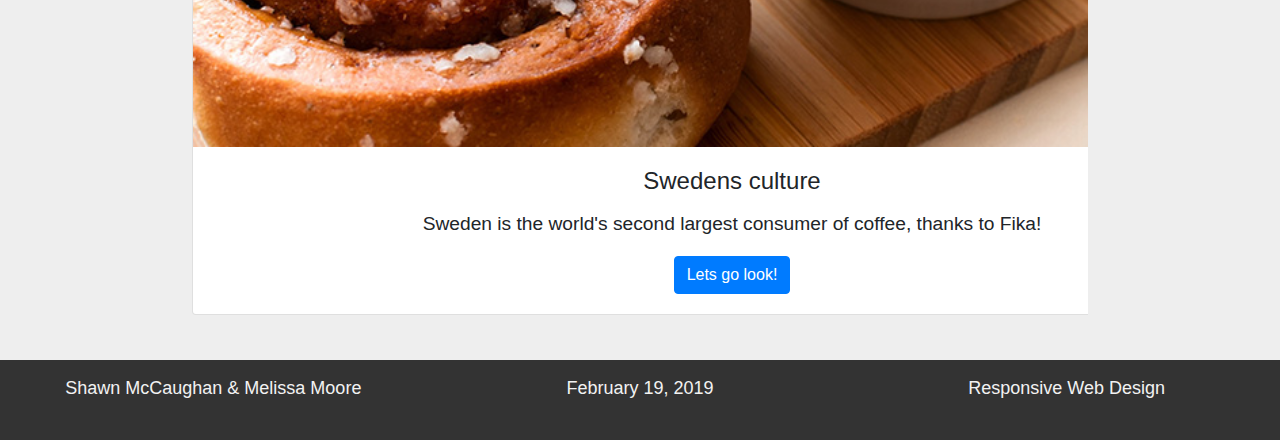
==== commit 9d9165a3: "Desktop version pretty much done" ====
--- a/FinalProj/index.html
+++ b/FinalProj/index.html
@@ -14,6 +14,8 @@
 </head>
 
 <body>
+    <!-- Top of page button -->
+    <button onclick="topFunction()" id="myBtn" title="Go to top">Top</button>
     <!-- Header -->
     <div class="jumbotron text-center header">
         <h1>Sweden</h1>
@@ -50,7 +52,7 @@
             </div>
         </div>
         <div class="dropdown">
-            <a href="economy.html"><button class="dropbtn">Economy</button></a>
+            <a href="Pages/economy.html"><button class="dropbtn">Economy</button></a>
             <div class="dropdownItems">
                 <a href="Pages/economy.html#taxes">Taxes</a>
                 <a href="Pages/economy.html#transport">Transport</a>
@@ -59,7 +61,7 @@
             </div>
         </div>
         <div class="dropdown">
-            <a href="landmarks.html"><button class="dropbtn">Landmarks</button></a>
+            <a href="Pages/landmarks.html"><button class="dropbtn">Landmarks</button></a>
             <div class="dropdownItems">
                 <a href="Pages/landmarks.html#architecture">Architecture</a>
                 <a href="Pages/landmarks.html#natural">Natural</a>
@@ -68,20 +70,15 @@
         <div class="dropdown">
             <a href="Pages/natsymbols.html"><button class="dropbtn">National Symbols</button></a>
             <div class="dropdownItems">
-                <a href="#">National Symbols1</a>
-                <a href="#">National Symbols2</a>
-                <a href="#">National Symbols3</a>
-                <a href="#">National Symbols4</a>
+                <a href="Pages/natsymbols.html#flag">Flag of Sweden</a>
+                <a href="Pages/natsymbols.html#threecrowns">Three Crowns</a>
+                <a href="Pages/natsymbols.html#mothersvea">Mother Svea</a>
+                <a href="Pages/natsymbols.html#regalia">Regalia of Sweden</a>
+                <a href="Pages/natsymbols.html#torbjorn">Torbjörn</a>
             </div>
         </div>
         <div class="dropdown">
             <a href="Pages/culture.html"><button class="dropbtn">Culture</button></a>
-            <div class="dropdownItems">
-                <a href="#">Culture1</a>
-                <a href="#">Culture2</a>
-                <a href="#">Culture3</a>
-                <a href="#">Culture4</a>
-            </div>
         </div>
     </div>
 
@@ -113,48 +110,52 @@
     </div>
 
     <!-- Content -->
-    <div id="content">
-        <h3>Can't afford a vacation to the beautiful country of Sweden? Welcome to the next best thing! Take a tour of
+    <div id="homeContent" class="text-center">
+        <h3>Can't afford a vacation to the beautiful country of Sweden? Welcome to the next best
+            thing! Take a tour of
             all things Sweden has to offer, and learn a thing or two along the way.</h3>
         <br><br>
+
         <div id="main">
-            <div class="card pageCard" style="width: 18rem;">
-                <img class="card-img-top" src="Images/Sweden1.jpg" alt="Card image cap">
-                <div class="card-body">
-                    <h5 class="card-title">Music</h5>
-                    <p class="card-text">Some quick example text to build on the card title and make up the bulk of the
-                        card's content.</p>
-                    <a href="#" class="btn btn-primary">Go somewhere</a>
+                <div class="card pageCard">
+                    <img class="card-img-top" src="Images/Regalia.jpg" alt="Card image cap">
+                    <div class="card-body">
+                        <h4 class="card-title">National symbols of Sweden</h4>
+                        <p class="card-text">Sweden is represented by many things, even a video game character!</p>
+                        <a href="Pages/natsymbols.html" class="btn btn-primary">Lets go look!</a>
+                    </div>
                 </div>
-            </div>
-            <div class="card pageCard" style="width: 18rem;">
-                <img class="card-img-top" src="Images/Sweden1.jpg" alt="Card image cap">
-                <div class="card-body">
-                    <h5 class="card-title">Cool history fact</h5>
-                    <p class="card-text">Some quick example text to build on the card title and make up the bulk of the
-                        card's content.</p>
-                    <a href="#" class="btn btn-primary">Go somewhere</a>
+                <div class="card pageCard">
+                    <img class="card-img-top" src="Images/Architecture3.jpg" alt="Card image cap">
+                    <div class="card-body">
+                        <h4 class="card-title">Landmarks of Sweden</h4>
+                        <p class="card-text">Sweden has some of the world's most beautiful buildings and scenery!</p>
+                        <a href="Pages/landmarks.html" class="btn btn-primary">Lets go look!</a>
+                    </div>
                 </div>
-            </div>
-            <div class="card pageCard" style="width: 18rem;">
-                <img class="card-img-top" src="Images/Sweden1.jpg" alt="Card image cap">
-                <div class="card-body">
-                    <h5 class="card-title">#1 in the world</h5>
-                    <p class="card-text">Some quick example text to build on the card title and make up the bulk of the
-                        card's content.</p>
-                    <a href="#" class="btn btn-primary">Go somewhere</a>
+                <div class="card pageCard">
+                    <img class="card-img-top" src="Images/FoodFika.jpg" alt="Card image cap">
+                    <div class="card-body">
+                        <h4 class="card-title">Swedens culture</h4>
+                        <p class="card-text">Sweden is the world's second largest consumer of coffee, thanks to Fika!</p>
+                        <a href="Pages/culture.html" class="btn btn-primary">Lets go look!</a>
+                    </div>
                 </div>
-            </div>
         </div>
     </div>
 
     <!-- Footer -->
     <footer id="footer">
-        <div id="names">Shawn McCaughan &amp; Melissa Moore</div>
-        <div id="date">February 19, 2019</div>
-        <div id="course">Responsive Web Design</div>
+        <div class="container-fluid text-center">
+            <div class="row">
+                <div id="names" class="col-lg-4">Shawn McCaughan &amp; Melissa Moore</div>
+                <div id="date" class="col-lg-4">February 19, 2019</div>
+                <div id="course" class="col-lg-4">Responsive Web Design</div>
+            </div>
+        </div>
     </footer>
 
+    <!-- Mobile navbar script -->
     <script>
         function myFunction() {
             var x = document.getElementById("myTopnav");
@@ -164,6 +165,25 @@
                 x.className = "topnav";
             }
         }
+
+        // When the user scrolls down 20px from the top of the document, show the button
+        window.onscroll = function () {
+            scrollFunction()
+        };
+
+        function scrollFunction() {
+            if (document.body.scrollTop > 300 || document.documentElement.scrollTop > 300) {
+                document.getElementById("myBtn").style.display = "block";
+            } else {
+                document.getElementById("myBtn").style.display = "none";
+            }
+        }
+
+        // When the user clicks on the button, scroll to the top of the document
+        function topFunction() {
+            document.body.scrollTop = 0;
+            document.documentElement.scrollTop = 0;
+        }
     </script>
 </body>
 
--- a/FinalProj/style.css
+++ b/FinalProj/style.css
@@ -6,21 +6,39 @@
     background-color: #eeeeee;
 }
 
+/* Top of page button */
+#myBtn {
+    display: none;
+    position: fixed;
+    bottom: 100px;
+    right: 50px;
+    z-index: 99;
+    font-size: 18px;
+    border: none;
+    outline: none;
+    background-color: #ff3300;
+    color: #eeeeee;
+    cursor: pointer;
+    padding: 15px;
+    border-radius: 4px;
+}
+
 /* Header */
 .header {
     width: 100%;
     height: 250px;
-    background-image: url("Images/Sweden-headercrop2.jpg");
+    background-image: url("Images/bannerpic.PNG");
 }
 
 .jumbotron {
     margin: 0;
+    padding: 10px;
 }
 
 h1 {
     margin: 0;
-    color: #fdf6ea;
-    font-size: 5em;
+    color: #333;
+    font-size: 6em;
     font-family: Cambria, Cochin, Georgia, Times, 'Times New Roman', serif;
 }
 
@@ -29,12 +47,16 @@
 /* Content */
 .thumbnail {
     width: 300px;
-    float: right;
-    margin: 10px;
+    /*float: right;*/
+    margin: 25px;
     border: #a5a5a5 thin solid;
     padding: 3px;
     font-size: 14px;
     text-align: center;
+}
+
+.margleft {
+    margin-left: 30px;
 }
 
 #content {
@@ -46,8 +68,9 @@
     font-size: 1.2em;
 }
 
-#content #main {
-    margin-left: 3%;
+#main {
+    margin: 0 auto;
+    width: 1080px;
 }
 
 cite {
@@ -65,6 +88,58 @@
 .center {
     text-align: center;
 }
+
+/* Culture Page */
+.cultureHeader {
+    margin-bottom: 50px;
+}
+
+.cultureButton {
+    width: 50%;
+}
+
+.cultureButton:hover {
+    background-color: darkslategray;
+}
+
+.cultureImg {
+    width: 100%;
+}
+
+.cultureSections {
+    width: 500px;
+    float: left;
+    margin: 3%
+}
+
+.cultureCollapse {
+    width: 100%;
+}
+
+.cultureArtHeader {
+    padding-left: 200px;
+}
+
+.cultureBlurb {
+    margin-left: 5%;
+}
+
+.topCultureImg,
+.bottomCultureImg {
+    margin-bottom: 80px;
+}
+
+.cultureInfo {
+    text-align: center;
+    width: 100%;
+
+}
+
+.cultureContentHeader {
+    text-align: center;
+}
+
+/* End Culture Page */
 /* End Content */
 
 /* Footer */
@@ -73,25 +148,26 @@
     padding-top: 15px;
     background-color: #333;
     /*width: 100%;*/
-    height: 100px;
-    margin-top: -100px;
+    height: 80px;
+    margin-top: -80px;
     color: #f2f2f2;
     font-size: 18px;
 }
 
-#names {
+/*#names {
     float: left;
     margin-left: 20px
 }
 
 #course {
     text-align: center;
+    width: auto;
 }
 
 #date {
     float: right;
     margin-right: 20px;
-}
+}*/
 
 /* End Footer */
 
@@ -177,20 +253,29 @@
     }
 
     /* Content */
-    /*#content {
-        height: 100%;
-        margin: 50px 20% 50px 20%;
-        line-height: 165%;
-        font-size: 1.2em;
-    }
-
-    #content #main {
-        margin-left: 5%;
-    }*/
+    #cultureContent {
+        min-height: 100%;
+        overflow: auto;
+        padding-bottom: 75px;
+        margin: 50px 11% 50px 11%;
+        line-height: 165%;
+        font-size: 1.2em;
+    }
+/******************************************************/
+    #homeContent {
+        min-height: 100%;
+        overflow: auto;
+        padding-bottom: 75px;
+        margin: 50px 12% 50px 12%;
+        line-height: 165%;
+        font-size: 1.2em;
+    }
 
     .pageCard {
-        margin: 35px;
+        margin: 30px;
         float: left;
+        width: 18rem;
+        /*margin-left: 7.5%;*/
     }
 
     .chart {
@@ -200,8 +285,8 @@
 
 /* End Desktop */
 
-/* Tablet */
-@media screen and (min-width: 600px) and (max-width:1300px) {
+/* Large tablet */
+@media screen and (min-width: 984px) and (max-width:1300px) {
 
     .navbarDesktop,
     .topnav {
@@ -251,6 +336,96 @@
         line-height: 165%;
         font-size: 1.2em;
     }
+
+    #cultureContent {
+        min-height: 100%;
+        overflow: auto;
+        padding-bottom: 75px;
+        margin: 50px 4% 50px 17%;
+        line-height: 165%;
+        font-size: 1.2em;
+    }
+/******************************************************/
+    #homeContent {
+        min-height: 100%;
+        overflow: auto;
+        padding-bottom: 75px;
+        margin: 50px 15% 50px 15%;
+        line-height: 165%;
+        font-size: 1.2em;
+    }
+}
+
+/* Medium Tablet */
+@media screen and (min-width: 600px) and (max-width: 984px) {
+
+    .navbarDesktop,
+    .topnav {
+        display: none;
+    }
+
+    #sideMenu {
+        /*list-style-type: none;*/
+        font-size: 1.1em;
+        margin: 0;
+        padding: 0;
+        width: 150px;
+        height: 100%;
+        position: absolute;
+        display: block;
+        /*text-decoration: none;*/
+        clear: both;
+        text-align: center;
+        cursor: default;
+        padding-right: 20px;
+        /*color: #333*/
+    }
+
+    .sideMenuPage.active {
+        background-color: #ff3300;
+    }
+
+    .sideMenuPage:hover {
+        background-color: #ff6d48;
+    }
+
+    .sideMenuPage {
+        padding: 5px;
+        border-bottom: 1px black solid;
+        /*border-right: 1px black solid;*/
+        background-color: #333;
+        padding: .7em;
+    }
+
+    .sideMenuPage a {
+        color: #f2f2f2;
+        text-decoration: none;
+    }
+
+    /* Content */
+    #content {
+        margin: 50px 12px 50px 175px;
+        line-height: 165%;
+        font-size: 1.2em;
+    }
+
+    #cultureContent {
+        min-height: 100%;
+        overflow: auto;
+        padding-bottom: 75px;
+        margin: 50px 0% 50px 27%;
+        line-height: 165%;
+        font-size: 1.2em;
+    }
+/******************************************************/
+    #homeContent {
+        min-height: 100%;
+        overflow: auto;
+        padding-bottom: 75px;
+        margin: 50px 15% 50px 15%;
+        line-height: 165%;
+        font-size: 1.2em;
+    }
 }
 
 /* End Tablet */
@@ -320,6 +495,34 @@
     .topnav .icon {
         display: none;
     }
+
+    /* Content */
+    #content {
+        min-height: 100%;
+        overflow: auto;
+        padding-bottom: 75px;
+        margin: 50px 2% 50px 2%;
+        line-height: 165%;
+        font-size: 1.2em;
+    }
+
+    #cultureContent {
+        min-height: 100%;
+        overflow: auto;
+        padding-bottom: 75px;
+        margin: 50px 0% 50px 4%;
+        line-height: 165%;
+        font-size: 1.2em;
+    }
+    /******************************************************/
+    #homeContent {
+        min-height: 100%;
+        overflow: auto;
+        padding-bottom: 75px;
+        margin: 50px 15% 50px 15%;
+        line-height: 165%;
+        font-size: 1.2em;
+    }
 }
 
 /* End Mobile */
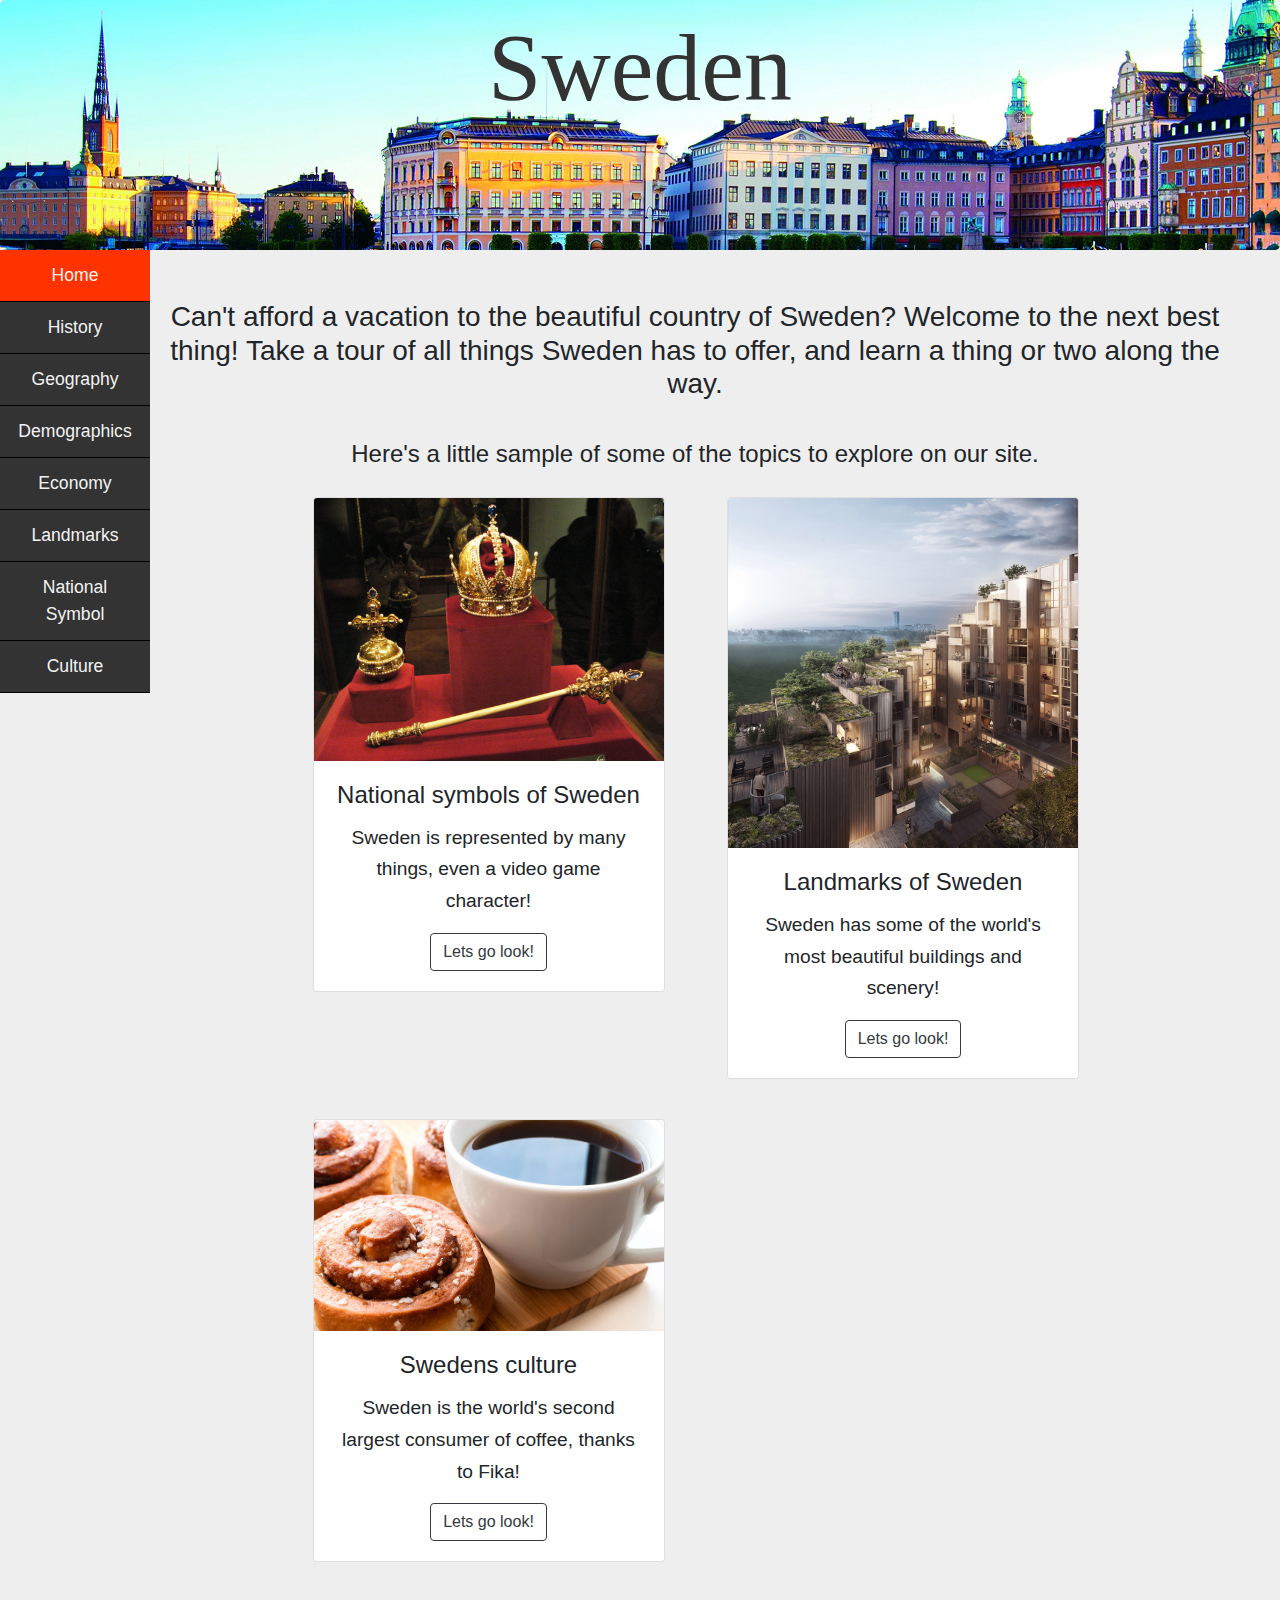
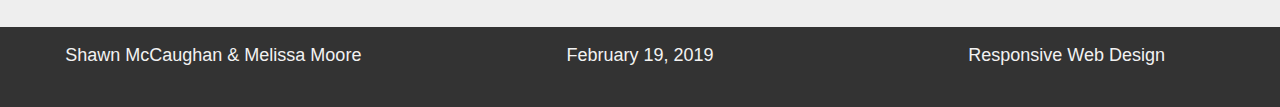
==== commit 387841e8: "Finished website" ====
--- a/FinalProj/index.html
+++ b/FinalProj/index.html
@@ -102,7 +102,7 @@
         <div class="sideMenuPage active"><a href="index.html">Home</a></div>
         <div class="sideMenuPage"><a href="Pages/history.html">History</a></div>
         <div class="sideMenuPage"><a href="Pages/geography.html">Geography</a></div>
-        <div class="sideMenuPage"><a href="Pages/demographic.html">Demographic</a></div>
+        <div class="sideMenuPage"><a href="Pages/demographics.html">Demographics</a></div>
         <div class="sideMenuPage"><a href="Pages/economy.html">Economy</a></div>
         <div class="sideMenuPage"><a href="Pages/landmarks.html">Landmarks</a></div>
         <div class="sideMenuPage"><a href="Pages/natsymbols.html">National Symbol</a></div>
@@ -114,33 +114,33 @@
         <h3>Can't afford a vacation to the beautiful country of Sweden? Welcome to the next best
             thing! Take a tour of
             all things Sweden has to offer, and learn a thing or two along the way.</h3>
-        <br><br>
-
+        <br>
+        <h4>Here's a little sample of some of the topics to explore on our site.</h4>
         <div id="main">
-                <div class="card pageCard">
-                    <img class="card-img-top" src="Images/Regalia.jpg" alt="Card image cap">
-                    <div class="card-body">
-                        <h4 class="card-title">National symbols of Sweden</h4>
-                        <p class="card-text">Sweden is represented by many things, even a video game character!</p>
-                        <a href="Pages/natsymbols.html" class="btn btn-primary">Lets go look!</a>
-                    </div>
+            <div class="card pageCard">
+                <img class="card-img-top" src="Images/Regalia.jpg" alt="Card image cap">
+                <div class="card-body">
+                    <h4 class="card-title">National symbols of Sweden</h4>
+                    <p class="card-text">Sweden is represented by many things, even a video game character!</p>
+                    <a href="Pages/natsymbols.html" class="btn btn-outline-dark">Lets go look!</a>
                 </div>
-                <div class="card pageCard">
-                    <img class="card-img-top" src="Images/Architecture3.jpg" alt="Card image cap">
-                    <div class="card-body">
-                        <h4 class="card-title">Landmarks of Sweden</h4>
-                        <p class="card-text">Sweden has some of the world's most beautiful buildings and scenery!</p>
-                        <a href="Pages/landmarks.html" class="btn btn-primary">Lets go look!</a>
-                    </div>
+            </div>
+            <div class="card pageCard">
+                <img class="card-img-top" src="Images/Architecture3.jpg" alt="Card image cap">
+                <div class="card-body">
+                    <h4 class="card-title">Landmarks of Sweden</h4>
+                    <p class="card-text">Sweden has some of the world's most beautiful buildings and scenery!</p>
+                    <a href="Pages/landmarks.html" class="btn btn-outline-dark">Lets go look!</a>
                 </div>
-                <div class="card pageCard">
-                    <img class="card-img-top" src="Images/FoodFika.jpg" alt="Card image cap">
-                    <div class="card-body">
-                        <h4 class="card-title">Swedens culture</h4>
-                        <p class="card-text">Sweden is the world's second largest consumer of coffee, thanks to Fika!</p>
-                        <a href="Pages/culture.html" class="btn btn-primary">Lets go look!</a>
-                    </div>
+            </div>
+            <div class="card pageCard pageCardBottom">
+                <img class="card-img-top" src="Images/FoodFika.jpg" alt="Card image cap">
+                <div class="card-body">
+                    <h4 class="card-title">Swedens culture</h4>
+                    <p class="card-text">Sweden is the world's second largest consumer of coffee, thanks to Fika!</p>
+                    <a href="Pages/culture.html" class="btn btn-outline-dark">Lets go look!</a>
                 </div>
+            </div>
         </div>
     </div>
 
@@ -148,9 +148,9 @@
     <footer id="footer">
         <div class="container-fluid text-center">
             <div class="row">
-                <div id="names" class="col-lg-4">Shawn McCaughan &amp; Melissa Moore</div>
-                <div id="date" class="col-lg-4">February 19, 2019</div>
-                <div id="course" class="col-lg-4">Responsive Web Design</div>
+                <div id="names" class="col-lg-4 col-xs-12">Shawn McCaughan &amp; Melissa Moore</div>
+                <div id="date" class="col-lg-4 col-xs-12">February 19, 2019</div>
+                <div id="course" class="col-lg-4 col-xs-12">Responsive Web Design</div>
             </div>
         </div>
     </footer>
@@ -166,7 +166,7 @@
             }
         }
 
-        // When the user scrolls down 20px from the top of the document, show the button
+        // When the user scrolls down 300px from the top of the document, show the button
         window.onscroll = function () {
             scrollFunction()
         };
--- a/FinalProj/style.css
+++ b/FinalProj/style.css
@@ -6,23 +6,6 @@
     background-color: #eeeeee;
 }
 
-/* Top of page button */
-#myBtn {
-    display: none;
-    position: fixed;
-    bottom: 100px;
-    right: 50px;
-    z-index: 99;
-    font-size: 18px;
-    border: none;
-    outline: none;
-    background-color: #ff3300;
-    color: #eeeeee;
-    cursor: pointer;
-    padding: 15px;
-    border-radius: 4px;
-}
-
 /* Header */
 .header {
     width: 100%;
@@ -47,7 +30,6 @@
 /* Content */
 .thumbnail {
     width: 300px;
-    /*float: right;*/
     margin: 25px;
     border: #a5a5a5 thin solid;
     padding: 3px;
@@ -68,13 +50,14 @@
     font-size: 1.2em;
 }
 
-#main {
-    margin: 0 auto;
-    width: 1080px;
+.transparentBackground {
+    padding: 15px;
+    background-color: #4747473f;
 }
 
 cite {
     float: right;
+    font-size: 0.9em;
 }
 
 .left {
@@ -132,7 +115,6 @@
 .cultureInfo {
     text-align: center;
     width: 100%;
-
 }
 
 .cultureContentHeader {
@@ -147,38 +129,15 @@
     position: relative;
     padding-top: 15px;
     background-color: #333;
-    /*width: 100%;*/
     height: 80px;
     margin-top: -80px;
     color: #f2f2f2;
     font-size: 18px;
 }
 
-/*#names {
-    float: left;
-    margin-left: 20px
-}
-
-#course {
-    text-align: center;
-    width: auto;
-}
-
-#date {
-    float: right;
-    margin-right: 20px;
-}*/
-
 /* End Footer */
 
-/* Spans */
-.startFont {
-    font-size: 1.5em;
-    font-weight: bold;
-}
-
 /* *****MEDIA QUERIES***** */
-
 /* Desktop */
 @media screen and (min-width: 1300px) {
 
@@ -186,6 +145,23 @@
     .topnav,
     #sideMenu {
         display: none;
+    }
+
+    /* Top of page button */
+    #myBtn {
+        display: none;
+        position: fixed;
+        bottom: 100px;
+        right: 50px;
+        z-index: 99;
+        font-size: 18px;
+        border: none;
+        outline: none;
+        background-color: #ff3300;
+        color: #eeeeee;
+        cursor: pointer;
+        padding: 15px;
+        border-radius: 4px;
     }
 
     .dropbtn {
@@ -236,7 +212,6 @@
         background-color: #333;
         width: 100%;
         height: 50px;
-        /*position: sticky;*/
         top: 0;
         margin-top: 0px;
         padding: 0;
@@ -247,11 +222,6 @@
         color: white;
     }
 
-    .transparentBackground {
-        padding: 15px;
-        background-color: #4747473f;
-    }
-
     /* Content */
     #cultureContent {
         min-height: 100%;
@@ -261,7 +231,12 @@
         line-height: 165%;
         font-size: 1.2em;
     }
-/******************************************************/
+
+    #main {
+        margin: 0 auto;
+        width: 1080px;
+    }
+
     #homeContent {
         min-height: 100%;
         overflow: auto;
@@ -275,7 +250,6 @@
         margin: 30px;
         float: left;
         width: 18rem;
-        /*margin-left: 7.5%;*/
     }
 
     .chart {
@@ -293,8 +267,24 @@
         display: none;
     }
 
+    /* Top of page button */
+    #myBtn {
+        display: none;
+        position: fixed;
+        bottom: 100px;
+        left: 50px;
+        z-index: 99;
+        font-size: 18px;
+        border: none;
+        outline: none;
+        background-color: #ff3300;
+        color: #eeeeee;
+        cursor: pointer;
+        padding: 15px;
+        border-radius: 4px;
+    }
+
     #sideMenu {
-        /*list-style-type: none;*/
         font-size: 1.1em;
         margin: 0;
         padding: 0;
@@ -302,11 +292,9 @@
         height: 100%;
         position: absolute;
         display: block;
-        /*text-decoration: none;*/
         clear: both;
         text-align: center;
         cursor: default;
-        /*color: #333*/
     }
 
     .sideMenuPage.active {
@@ -320,7 +308,6 @@
     .sideMenuPage {
         padding: 5px;
         border-bottom: 1px black solid;
-        /*border-right: 1px black solid;*/
         background-color: #333;
         padding: .7em;
     }
@@ -345,12 +332,24 @@
         line-height: 165%;
         font-size: 1.2em;
     }
-/******************************************************/
+
+    .pageCard {
+        margin: 20px;
+        float: left;
+        width: 22rem;
+        margin-left: 5%;
+    }
+
+    #main {
+        margin: 0 auto;
+        width: 850px;
+    }
+
     #homeContent {
         min-height: 100%;
         overflow: auto;
         padding-bottom: 75px;
-        margin: 50px 15% 50px 15%;
+        margin: 50px 50px 50px 160px;
         line-height: 165%;
         font-size: 1.2em;
     }
@@ -364,8 +363,24 @@
         display: none;
     }
 
+    /* Top of page button */
+    #myBtn {
+        display: none;
+        position: fixed;
+        bottom: 125px;
+        left: 50px;
+        z-index: 99;
+        font-size: 18px;
+        border: none;
+        outline: none;
+        background-color: #ff3300;
+        color: #eeeeee;
+        cursor: pointer;
+        padding: 15px;
+        border-radius: 4px;
+    }
+
     #sideMenu {
-        /*list-style-type: none;*/
         font-size: 1.1em;
         margin: 0;
         padding: 0;
@@ -373,12 +388,10 @@
         height: 100%;
         position: absolute;
         display: block;
-        /*text-decoration: none;*/
         clear: both;
         text-align: center;
         cursor: default;
         padding-right: 20px;
-        /*color: #333*/
     }
 
     .sideMenuPage.active {
@@ -392,7 +405,6 @@
     .sideMenuPage {
         padding: 5px;
         border-bottom: 1px black solid;
-        /*border-right: 1px black solid;*/
         background-color: #333;
         padding: .7em;
     }
@@ -417,14 +429,35 @@
         line-height: 165%;
         font-size: 1.2em;
     }
-/******************************************************/
+
+    .pageCard {
+        margin: 20px;
+        margin-left: 10%;
+        float: left;
+        width: 23rem;
+    }
+
+    #main {
+        margin: 0 auto;
+        width: 500px;
+    }
+
+    #footer {
+        height: 120px;
+        margin-top: -120px;
+    }
+
     #homeContent {
         min-height: 100%;
         overflow: auto;
         padding-bottom: 75px;
-        margin: 50px 15% 50px 15%;
-        line-height: 165%;
-        font-size: 1.2em;
+        margin: 30px 5% 50px 155px;
+        line-height: 165%;
+        font-size: 1.2em;
+    }
+
+    .landmarkDescription p {
+        display: none;
     }
 }
 
@@ -496,6 +529,11 @@
         display: none;
     }
 
+    #footer {
+        height: 120px;
+        margin-top: -120px;
+    }
+
     /* Content */
     #content {
         min-height: 100%;
@@ -510,18 +548,37 @@
         min-height: 100%;
         overflow: auto;
         padding-bottom: 75px;
-        margin: 50px 0% 50px 4%;
-        line-height: 165%;
-        font-size: 1.2em;
-    }
-    /******************************************************/
+        margin: 50px 2% 50px 2%;
+        line-height: 165%;
+        font-size: 1.2em;
+    }
+
     #homeContent {
         min-height: 100%;
         overflow: auto;
         padding-bottom: 75px;
-        margin: 50px 15% 50px 15%;
-        line-height: 165%;
-        font-size: 1.2em;
+        margin: 50px 2% 50px 2%;
+        line-height: 165%;
+        font-size: 1.2em;
+    }
+
+    .pageCard {
+        margin: 20px;
+        margin-left: 5%;
+        float: left;
+        width: 30rem;
+    }
+
+    #myBtn {
+        display: none;
+    }
+
+    .landmarkDescription p {
+        display: none;
+    }
+
+    .landmarkDescription h3 {
+        font-size: 1em;
     }
 }
 
